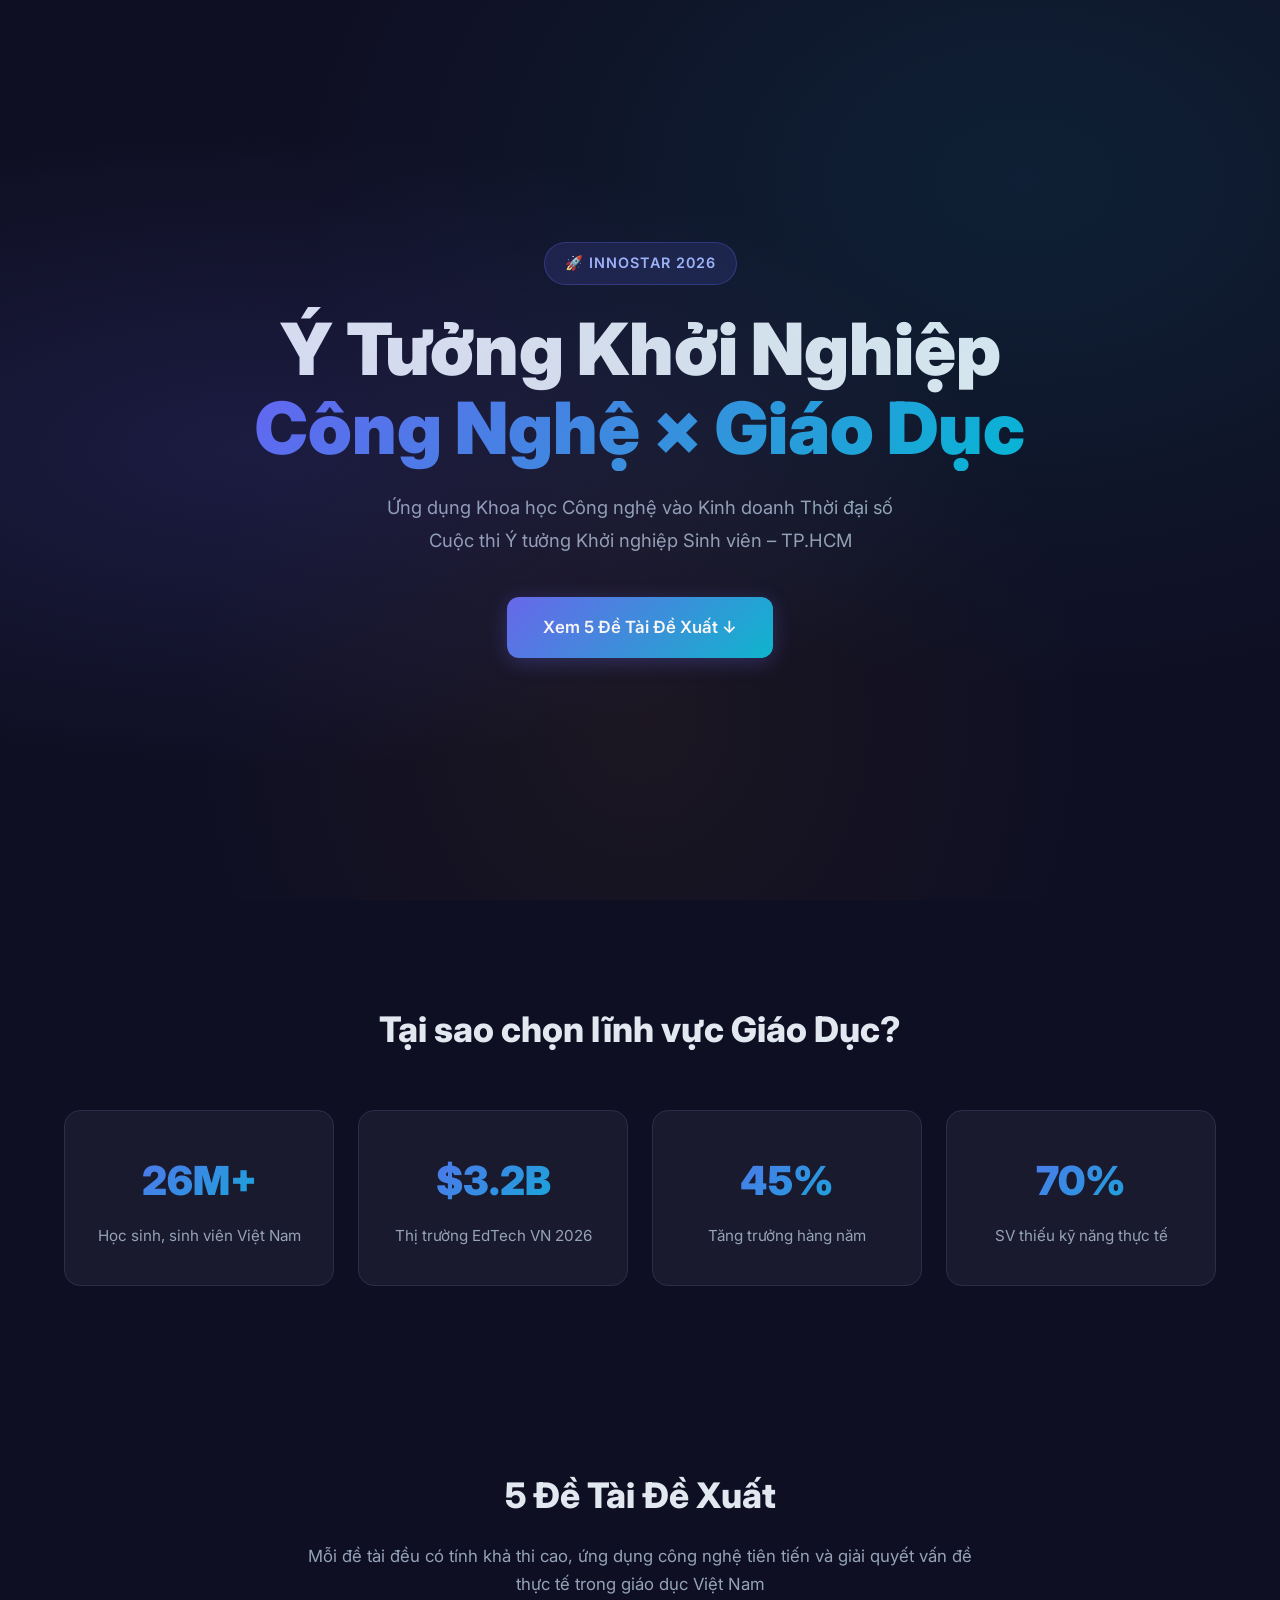
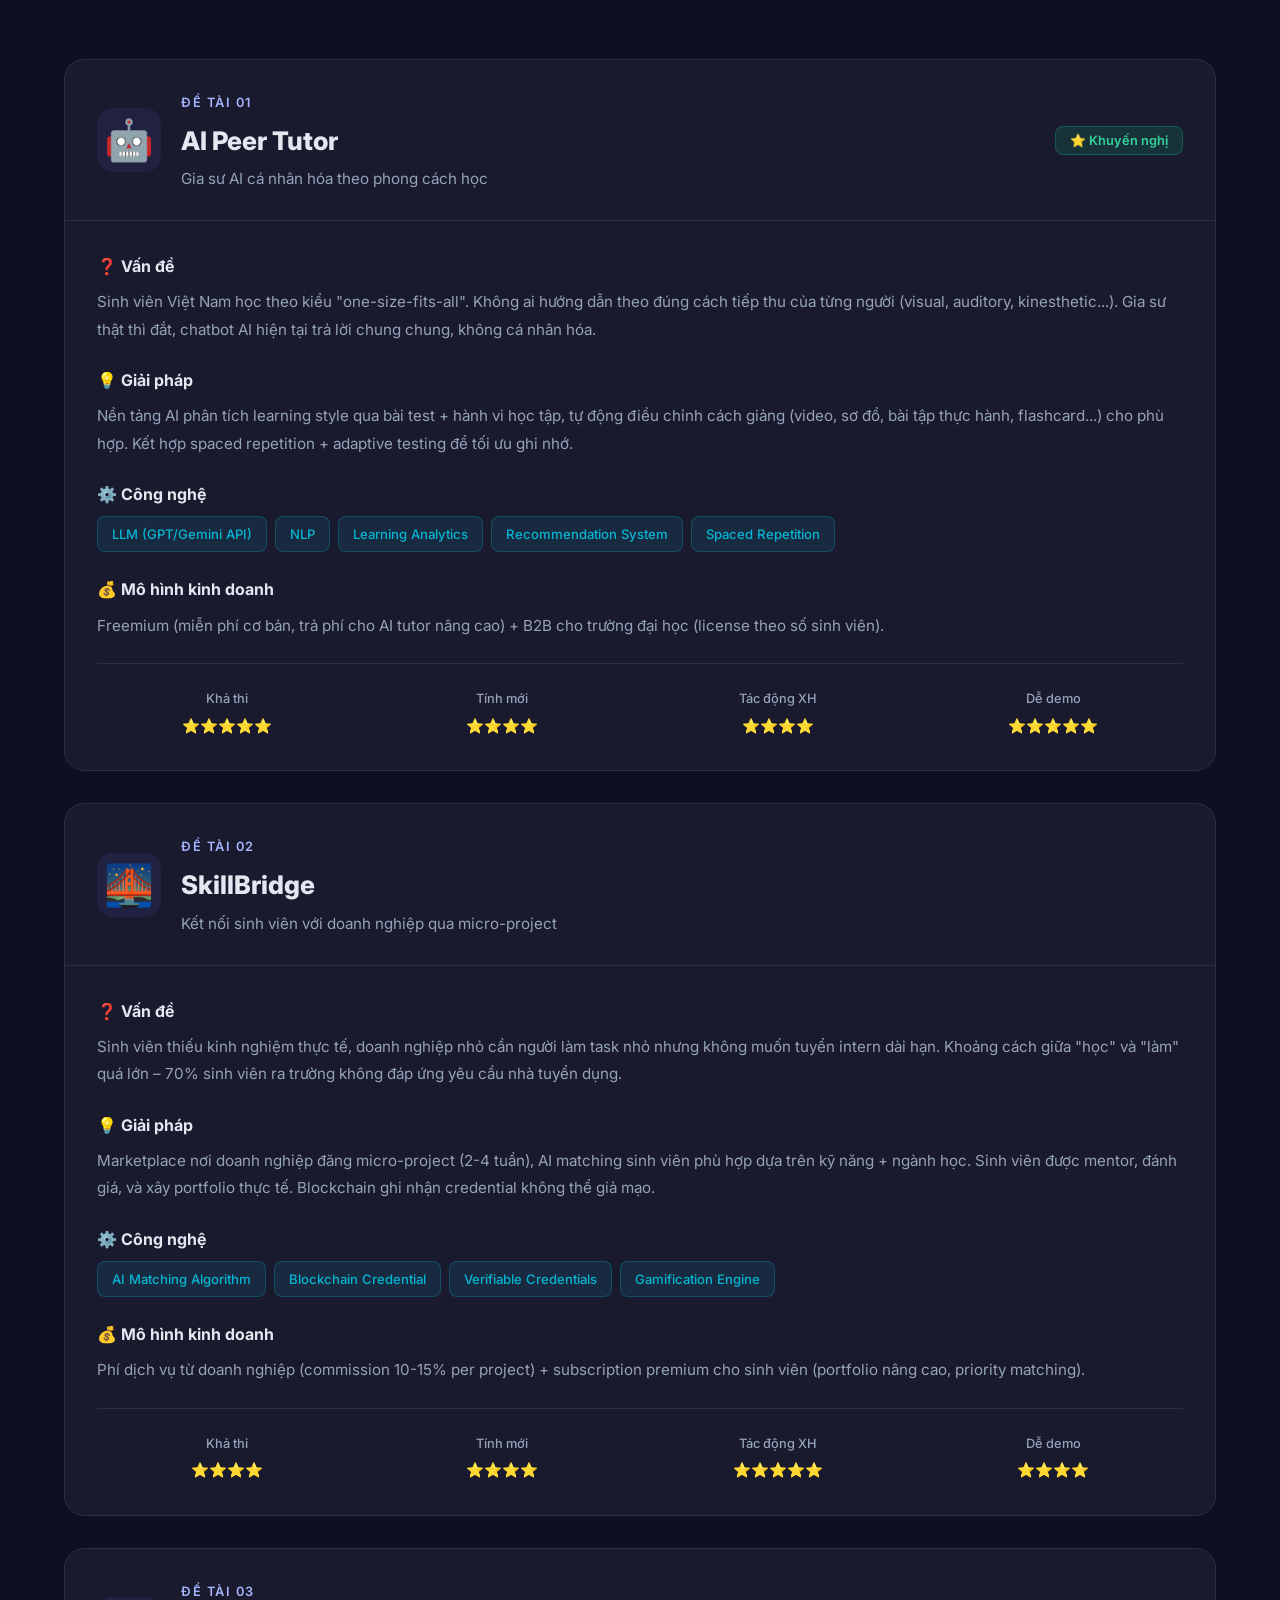
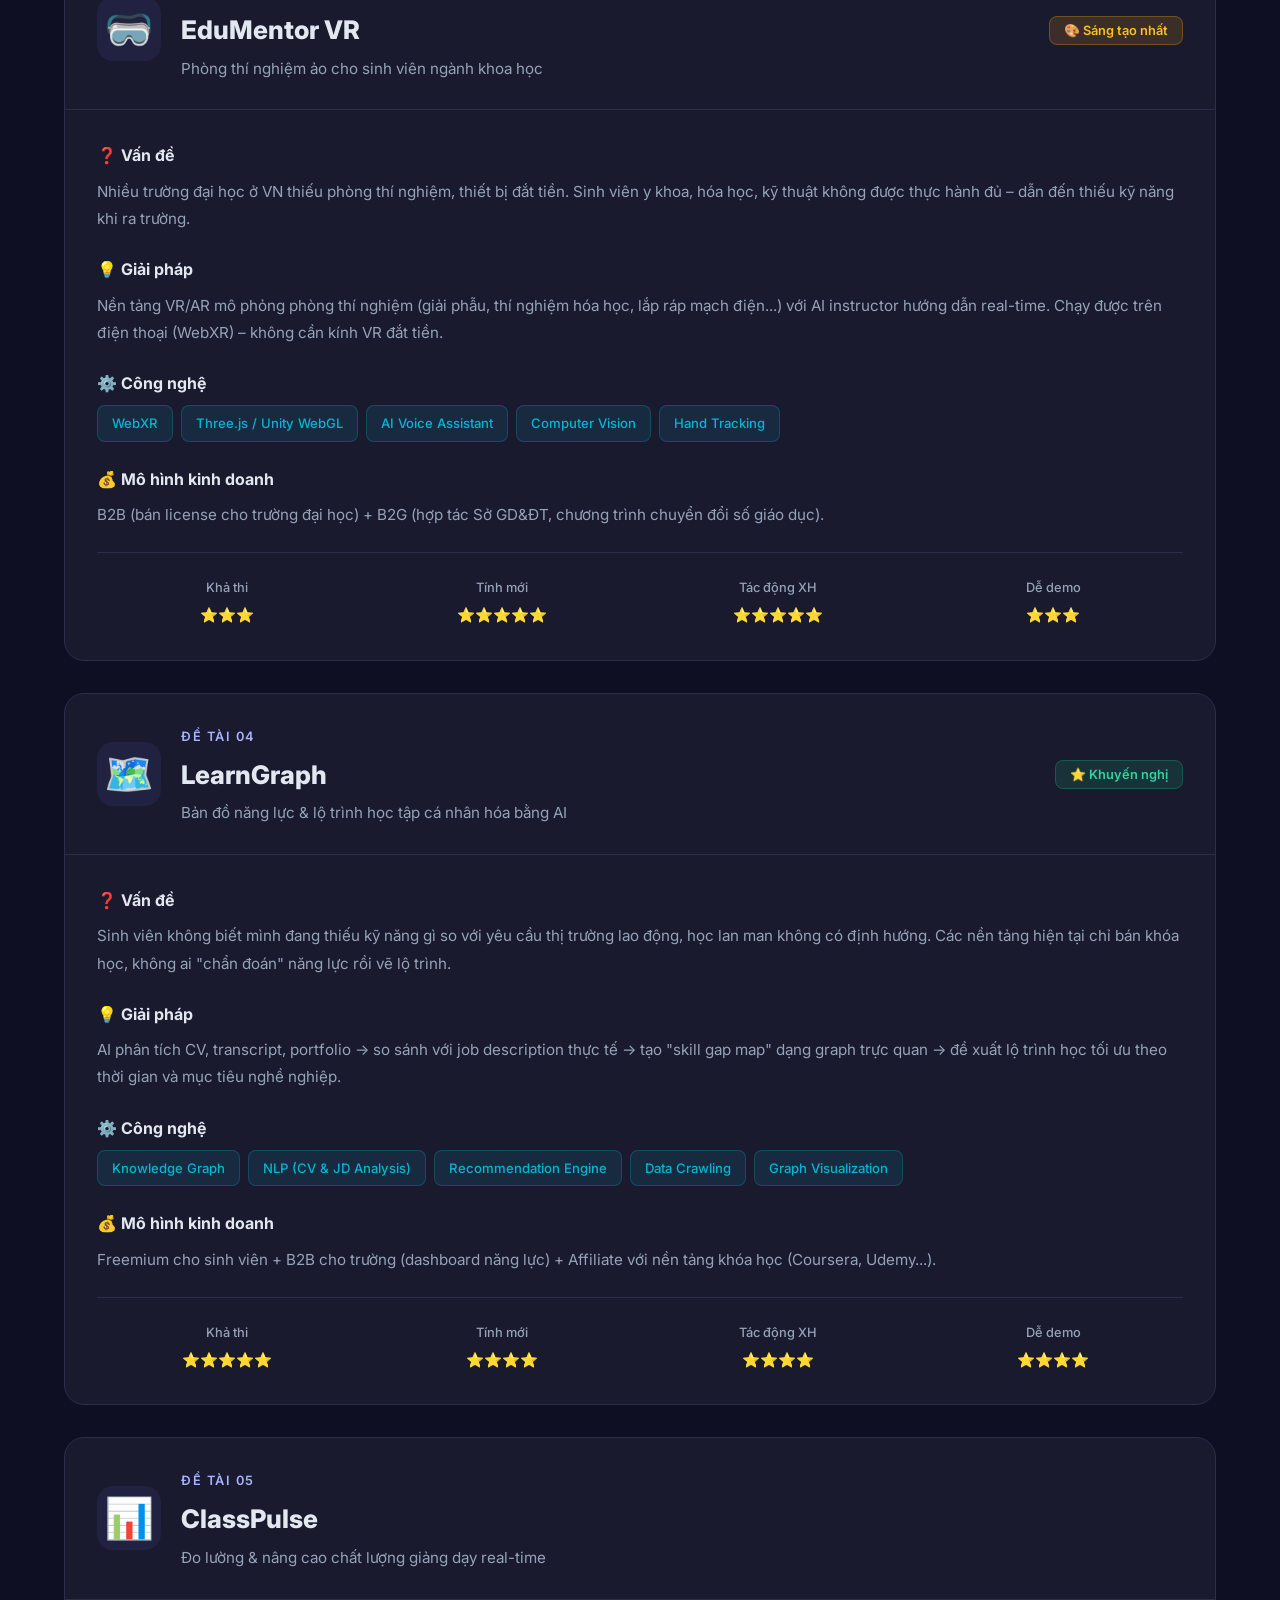
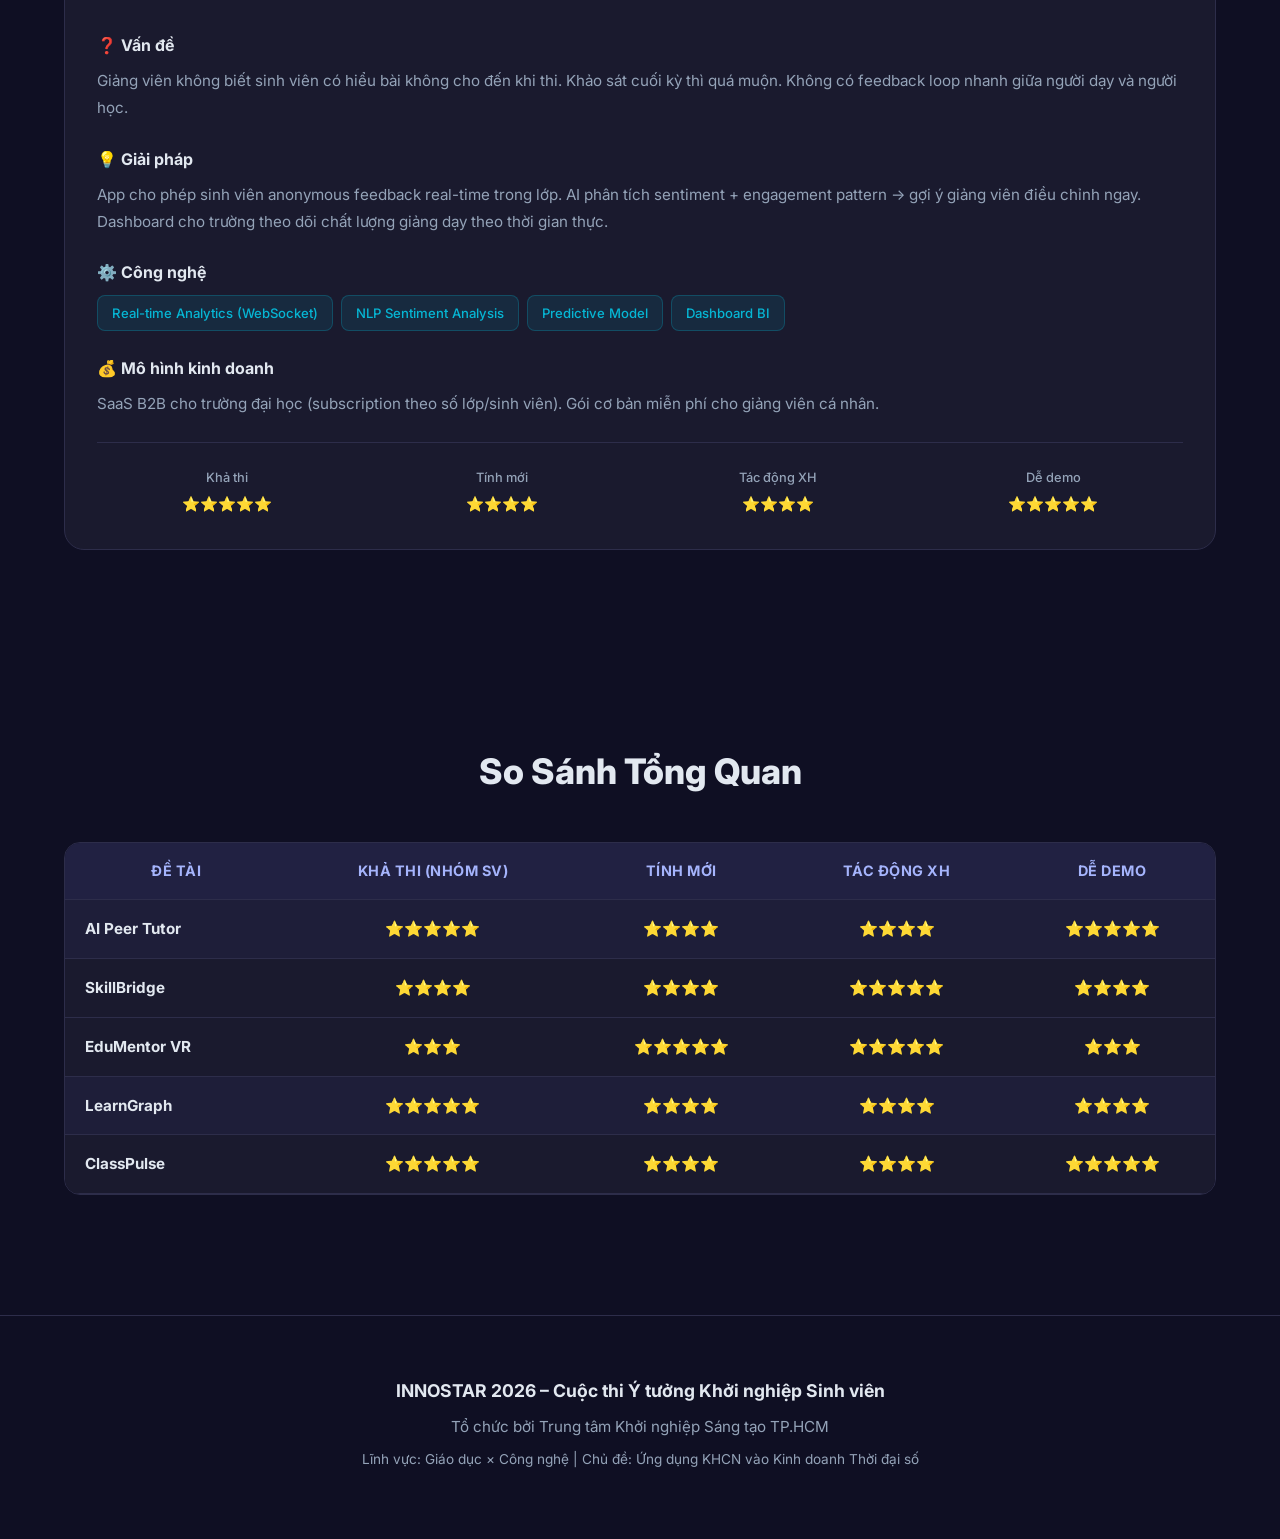
==== index.html @ ab66e520 "Initial commit: INNOSTAR 2026 landing page" ====
<!doctype html>
<html lang="vi">
  <head>
    <meta charset="UTF-8" />
    <meta name="viewport" content="width=device-width, initial-scale=1.0" />
    <title>INNOSTAR 2026 - Đề Xuất Ý Tưởng Khởi Nghiệp Giáo Dục</title>
    <link rel="preconnect" href="https://fonts.googleapis.com" />
    <link rel="preconnect" href="https://fonts.gstatic.com" crossorigin />
    <link
      href="https://fonts.googleapis.com/css2?family=Inter:wght@300;400;500;600;700;800;900&display=swap"
      rel="stylesheet"
    />
    <link rel="stylesheet" href="style.css" />
  </head>
  <body>
    <!-- Hero Section -->
    <section class="hero">
      <div class="hero-bg"></div>
      <div class="container">
        <div class="hero-badge">🚀 INNOSTAR 2026</div>
        <h1>
          Ý Tưởng Khởi Nghiệp<br /><span class="gradient-text"
            >Công Nghệ × Giáo Dục</span
          >
        </h1>
        <p class="hero-subtitle">
          Ứng dụng Khoa học Công nghệ vào Kinh doanh Thời đại số<br />Cuộc thi Ý
          tưởng Khởi nghiệp Sinh viên – TP.HCM
        </p>
        <a href="#projects" class="cta-btn">Xem 5 Đề Tài Đề Xuất ↓</a>
      </div>
    </section>

    <!-- Overview Section -->
    <section class="overview">
      <div class="container">
        <h2>Tại sao chọn lĩnh vực Giáo Dục?</h2>
        <div class="stats-grid">
          <div class="stat-card">
            <div class="stat-number">26M+</div>
            <div class="stat-label">Học sinh, sinh viên Việt Nam</div>
          </div>
          <div class="stat-card">
            <div class="stat-number">$3.2B</div>
            <div class="stat-label">Thị trường EdTech VN 2026</div>
          </div>
          <div class="stat-card">
            <div class="stat-number">45%</div>
            <div class="stat-label">Tăng trưởng hàng năm</div>
          </div>
          <div class="stat-card">
            <div class="stat-number">70%</div>
            <div class="stat-label">SV thiếu kỹ năng thực tế</div>
          </div>
        </div>
      </div>
    </section>

    <!-- Projects Section -->
    <section id="projects" class="projects">
      <div class="container">
        <h2>5 Đề Tài Đề Xuất</h2>
        <p class="section-subtitle">
          Mỗi đề tài đều có tính khả thi cao, ứng dụng công nghệ tiên tiến và
          giải quyết vấn đề thực tế trong giáo dục Việt Nam
        </p>

        <!-- Project 1 -->
        <div class="project-card" id="project-1">
          <div class="project-header">
            <div class="project-icon">🤖</div>
            <div class="project-meta">
              <span class="project-number">Đề tài 01</span>
              <h3>AI Peer Tutor</h3>
              <p class="project-tagline">
                Gia sư AI cá nhân hóa theo phong cách học
              </p>
            </div>
            <div class="project-rating">
              <span class="rating-badge recommended">⭐ Khuyến nghị</span>
            </div>
          </div>
          <div class="project-body">
            <div class="project-section">
              <h4>❓ Vấn đề</h4>
              <p>
                Sinh viên Việt Nam học theo kiểu "one-size-fits-all". Không ai
                hướng dẫn theo đúng cách tiếp thu của từng người (visual,
                auditory, kinesthetic...). Gia sư thật thì đắt, chatbot AI hiện
                tại trả lời chung chung, không cá nhân hóa.
              </p>
            </div>
            <div class="project-section">
              <h4>💡 Giải pháp</h4>
              <p>
                Nền tảng AI phân tích learning style qua bài test + hành vi học
                tập, tự động điều chỉnh cách giảng (video, sơ đồ, bài tập thực
                hành, flashcard...) cho phù hợp. Kết hợp spaced repetition +
                adaptive testing để tối ưu ghi nhớ.
              </p>
            </div>
            <div class="project-section">
              <h4>⚙️ Công nghệ</h4>
              <div class="tech-tags">
                <span class="tech-tag">LLM (GPT/Gemini API)</span>
                <span class="tech-tag">NLP</span>
                <span class="tech-tag">Learning Analytics</span>
                <span class="tech-tag">Recommendation System</span>
                <span class="tech-tag">Spaced Repetition</span>
              </div>
            </div>
            <div class="project-section">
              <h4>💰 Mô hình kinh doanh</h4>
              <p>
                Freemium (miễn phí cơ bản, trả phí cho AI tutor nâng cao) + B2B
                cho trường đại học (license theo số sinh viên).
              </p>
            </div>
            <div class="project-metrics">
              <div class="metric">
                <span>Khả thi</span>
                <div class="stars">⭐⭐⭐⭐⭐</div>
              </div>
              <div class="metric">
                <span>Tính mới</span>
                <div class="stars">⭐⭐⭐⭐</div>
              </div>
              <div class="metric">
                <span>Tác động XH</span>
                <div class="stars">⭐⭐⭐⭐</div>
              </div>
              <div class="metric">
                <span>Dễ demo</span>
                <div class="stars">⭐⭐⭐⭐⭐</div>
              </div>
            </div>
          </div>
        </div>

        <!-- Project 2 -->
        <div class="project-card" id="project-2">
          <div class="project-header">
            <div class="project-icon">🌉</div>
            <div class="project-meta">
              <span class="project-number">Đề tài 02</span>
              <h3>SkillBridge</h3>
              <p class="project-tagline">
                Kết nối sinh viên với doanh nghiệp qua micro-project
              </p>
            </div>
          </div>
          <div class="project-body">
            <div class="project-section">
              <h4>❓ Vấn đề</h4>
              <p>
                Sinh viên thiếu kinh nghiệm thực tế, doanh nghiệp nhỏ cần người
                làm task nhỏ nhưng không muốn tuyển intern dài hạn. Khoảng cách
                giữa "học" và "làm" quá lớn – 70% sinh viên ra trường không đáp
                ứng yêu cầu nhà tuyển dụng.
              </p>
            </div>
            <div class="project-section">
              <h4>💡 Giải pháp</h4>
              <p>
                Marketplace nơi doanh nghiệp đăng micro-project (2-4 tuần), AI
                matching sinh viên phù hợp dựa trên kỹ năng + ngành học. Sinh
                viên được mentor, đánh giá, và xây portfolio thực tế. Blockchain
                ghi nhận credential không thể giả mạo.
              </p>
            </div>
            <div class="project-section">
              <h4>⚙️ Công nghệ</h4>
              <div class="tech-tags">
                <span class="tech-tag">AI Matching Algorithm</span>
                <span class="tech-tag">Blockchain Credential</span>
                <span class="tech-tag">Verifiable Credentials</span>
                <span class="tech-tag">Gamification Engine</span>
              </div>
            </div>
            <div class="project-section">
              <h4>💰 Mô hình kinh doanh</h4>
              <p>
                Phí dịch vụ từ doanh nghiệp (commission 10-15% per project) +
                subscription premium cho sinh viên (portfolio nâng cao, priority
                matching).
              </p>
            </div>
            <div class="project-metrics">
              <div class="metric">
                <span>Khả thi</span>
                <div class="stars">⭐⭐⭐⭐</div>
              </div>
              <div class="metric">
                <span>Tính mới</span>
                <div class="stars">⭐⭐⭐⭐</div>
              </div>
              <div class="metric">
                <span>Tác động XH</span>
                <div class="stars">⭐⭐⭐⭐⭐</div>
              </div>
              <div class="metric">
                <span>Dễ demo</span>
                <div class="stars">⭐⭐⭐⭐</div>
              </div>
            </div>
          </div>
        </div>

        <!-- Project 3 -->
        <div class="project-card" id="project-3">
          <div class="project-header">
            <div class="project-icon">🥽</div>
            <div class="project-meta">
              <span class="project-number">Đề tài 03</span>
              <h3>EduMentor VR</h3>
              <p class="project-tagline">
                Phòng thí nghiệm ảo cho sinh viên ngành khoa học
              </p>
            </div>
            <div class="project-rating">
              <span class="rating-badge creative">🎨 Sáng tạo nhất</span>
            </div>
          </div>
          <div class="project-body">
            <div class="project-section">
              <h4>❓ Vấn đề</h4>
              <p>
                Nhiều trường đại học ở VN thiếu phòng thí nghiệm, thiết bị đắt
                tiền. Sinh viên y khoa, hóa học, kỹ thuật không được thực hành
                đủ – dẫn đến thiếu kỹ năng khi ra trường.
              </p>
            </div>
            <div class="project-section">
              <h4>💡 Giải pháp</h4>
              <p>
                Nền tảng VR/AR mô phỏng phòng thí nghiệm (giải phẫu, thí nghiệm
                hóa học, lắp ráp mạch điện...) với AI instructor hướng dẫn
                real-time. Chạy được trên điện thoại (WebXR) – không cần kính VR
                đắt tiền.
              </p>
            </div>
            <div class="project-section">
              <h4>⚙️ Công nghệ</h4>
              <div class="tech-tags">
                <span class="tech-tag">WebXR</span>
                <span class="tech-tag">Three.js / Unity WebGL</span>
                <span class="tech-tag">AI Voice Assistant</span>
                <span class="tech-tag">Computer Vision</span>
                <span class="tech-tag">Hand Tracking</span>
              </div>
            </div>
            <div class="project-section">
              <h4>💰 Mô hình kinh doanh</h4>
              <p>
                B2B (bán license cho trường đại học) + B2G (hợp tác Sở GD&ĐT,
                chương trình chuyển đổi số giáo dục).
              </p>
            </div>
            <div class="project-metrics">
              <div class="metric">
                <span>Khả thi</span>
                <div class="stars">⭐⭐⭐</div>
              </div>
              <div class="metric">
                <span>Tính mới</span>
                <div class="stars">⭐⭐⭐⭐⭐</div>
              </div>
              <div class="metric">
                <span>Tác động XH</span>
                <div class="stars">⭐⭐⭐⭐⭐</div>
              </div>
              <div class="metric">
                <span>Dễ demo</span>
                <div class="stars">⭐⭐⭐</div>
              </div>
            </div>
          </div>
        </div>

        <!-- Project 4 -->
        <div class="project-card" id="project-4">
          <div class="project-header">
            <div class="project-icon">🗺️</div>
            <div class="project-meta">
              <span class="project-number">Đề tài 04</span>
              <h3>LearnGraph</h3>
              <p class="project-tagline">
                Bản đồ năng lực & lộ trình học tập cá nhân hóa bằng AI
              </p>
            </div>
            <div class="project-rating">
              <span class="rating-badge recommended">⭐ Khuyến nghị</span>
            </div>
          </div>
          <div class="project-body">
            <div class="project-section">
              <h4>❓ Vấn đề</h4>
              <p>
                Sinh viên không biết mình đang thiếu kỹ năng gì so với yêu cầu
                thị trường lao động, học lan man không có định hướng. Các nền
                tảng hiện tại chỉ bán khóa học, không ai "chẩn đoán" năng lực
                rồi vẽ lộ trình.
              </p>
            </div>
            <div class="project-section">
              <h4>💡 Giải pháp</h4>
              <p>
                AI phân tích CV, transcript, portfolio → so sánh với job
                description thực tế → tạo "skill gap map" dạng graph trực quan →
                đề xuất lộ trình học tối ưu theo thời gian và mục tiêu nghề
                nghiệp.
              </p>
            </div>
            <div class="project-section">
              <h4>⚙️ Công nghệ</h4>
              <div class="tech-tags">
                <span class="tech-tag">Knowledge Graph</span>
                <span class="tech-tag">NLP (CV & JD Analysis)</span>
                <span class="tech-tag">Recommendation Engine</span>
                <span class="tech-tag">Data Crawling</span>
                <span class="tech-tag">Graph Visualization</span>
              </div>
            </div>
            <div class="project-section">
              <h4>💰 Mô hình kinh doanh</h4>
              <p>
                Freemium cho sinh viên + B2B cho trường (dashboard năng lực) +
                Affiliate với nền tảng khóa học (Coursera, Udemy...).
              </p>
            </div>
            <div class="project-metrics">
              <div class="metric">
                <span>Khả thi</span>
                <div class="stars">⭐⭐⭐⭐⭐</div>
              </div>
              <div class="metric">
                <span>Tính mới</span>
                <div class="stars">⭐⭐⭐⭐</div>
              </div>
              <div class="metric">
                <span>Tác động XH</span>
                <div class="stars">⭐⭐⭐⭐</div>
              </div>
              <div class="metric">
                <span>Dễ demo</span>
                <div class="stars">⭐⭐⭐⭐</div>
              </div>
            </div>
          </div>
        </div>

        <!-- Project 5 -->
        <div class="project-card" id="project-5">
          <div class="project-header">
            <div class="project-icon">📊</div>
            <div class="project-meta">
              <span class="project-number">Đề tài 05</span>
              <h3>ClassPulse</h3>
              <p class="project-tagline">
                Đo lường & nâng cao chất lượng giảng dạy real-time
              </p>
            </div>
          </div>
          <div class="project-body">
            <div class="project-section">
              <h4>❓ Vấn đề</h4>
              <p>
                Giảng viên không biết sinh viên có hiểu bài không cho đến khi
                thi. Khảo sát cuối kỳ thì quá muộn. Không có feedback loop nhanh
                giữa người dạy và người học.
              </p>
            </div>
            <div class="project-section">
              <h4>💡 Giải pháp</h4>
              <p>
                App cho phép sinh viên anonymous feedback real-time trong lớp.
                AI phân tích sentiment + engagement pattern → gợi ý giảng viên
                điều chỉnh ngay. Dashboard cho trường theo dõi chất lượng giảng
                dạy theo thời gian thực.
              </p>
            </div>
            <div class="project-section">
              <h4>⚙️ Công nghệ</h4>
              <div class="tech-tags">
                <span class="tech-tag">Real-time Analytics (WebSocket)</span>
                <span class="tech-tag">NLP Sentiment Analysis</span>
                <span class="tech-tag">Predictive Model</span>
                <span class="tech-tag">Dashboard BI</span>
              </div>
            </div>
            <div class="project-section">
              <h4>💰 Mô hình kinh doanh</h4>
              <p>
                SaaS B2B cho trường đại học (subscription theo số lớp/sinh
                viên). Gói cơ bản miễn phí cho giảng viên cá nhân.
              </p>
            </div>
            <div class="project-metrics">
              <div class="metric">
                <span>Khả thi</span>
                <div class="stars">⭐⭐⭐⭐⭐</div>
              </div>
              <div class="metric">
                <span>Tính mới</span>
                <div class="stars">⭐⭐⭐⭐</div>
              </div>
              <div class="metric">
                <span>Tác động XH</span>
                <div class="stars">⭐⭐⭐⭐</div>
              </div>
              <div class="metric">
                <span>Dễ demo</span>
                <div class="stars">⭐⭐⭐⭐⭐</div>
              </div>
            </div>
          </div>
        </div>
      </div>
    </section>

    <!-- Comparison Section -->
    <section class="comparison">
      <div class="container">
        <h2>So Sánh Tổng Quan</h2>
        <div class="table-wrapper">
          <table>
            <thead>
              <tr>
                <th>Đề tài</th>
                <th>Khả thi (nhóm SV)</th>
                <th>Tính mới</th>
                <th>Tác động XH</th>
                <th>Dễ demo</th>
              </tr>
            </thead>
            <tbody>
              <tr class="highlight-row">
                <td><strong>AI Peer Tutor</strong></td>
                <td>⭐⭐⭐⭐⭐</td>
                <td>⭐⭐⭐⭐</td>
                <td>⭐⭐⭐⭐</td>
                <td>⭐⭐⭐⭐⭐</td>
              </tr>
              <tr>
                <td><strong>SkillBridge</strong></td>
                <td>⭐⭐⭐⭐</td>
                <td>⭐⭐⭐⭐</td>
                <td>⭐⭐⭐⭐⭐</td>
                <td>⭐⭐⭐⭐</td>
              </tr>
              <tr>
                <td><strong>EduMentor VR</strong></td>
                <td>⭐⭐⭐</td>
                <td>⭐⭐⭐⭐⭐</td>
                <td>⭐⭐⭐⭐⭐</td>
                <td>⭐⭐⭐</td>
              </tr>
              <tr class="highlight-row">
                <td><strong>LearnGraph</strong></td>
                <td>⭐⭐⭐⭐⭐</td>
                <td>⭐⭐⭐⭐</td>
                <td>⭐⭐⭐⭐</td>
                <td>⭐⭐⭐⭐</td>
              </tr>
              <tr>
                <td><strong>ClassPulse</strong></td>
                <td>⭐⭐⭐⭐⭐</td>
                <td>⭐⭐⭐⭐</td>
                <td>⭐⭐⭐⭐</td>
                <td>⭐⭐⭐⭐⭐</td>
              </tr>
            </tbody>
          </table>
        </div>
      </div>
    </section>

    <!-- Footer -->
    <footer>
      <div class="container">
        <p>INNOSTAR 2026 – Cuộc thi Ý tưởng Khởi nghiệp Sinh viên</p>
        <p class="footer-sub">
          Tổ chức bởi Trung tâm Khởi nghiệp Sáng tạo TP.HCM
        </p>
        <p class="footer-note">
          Lĩnh vực: Giáo dục × Công nghệ | Chủ đề: Ứng dụng KHCN vào Kinh doanh
          Thời đại số
        </p>
      </div>
    </footer>

    <script src="script.js"></script>
  </body>
</html>
---- style.css ----
/* Reset & Base */
* {
  margin: 0;
  padding: 0;
  box-sizing: border-box;
}

:root {
  --primary: #6366f1;
  --primary-dark: #4f46e5;
  --primary-light: #a5b4fc;
  --secondary: #06b6d4;
  --accent: #f59e0b;
  --bg: #0f0f23;
  --bg-card: #1a1a2e;
  --bg-card-hover: #1f1f3a;
  --text: #e2e8f0;
  --text-muted: #94a3b8;
  --border: #2d2d4a;
  --success: #10b981;
  --gradient-1: linear-gradient(135deg, #6366f1, #06b6d4);
  --gradient-2: linear-gradient(135deg, #f59e0b, #ef4444);
}

html {
  scroll-behavior: smooth;
}

body {
  font-family:
    "Inter",
    -apple-system,
    BlinkMacSystemFont,
    sans-serif;
  background: var(--bg);
  color: var(--text);
  line-height: 1.7;
  overflow-x: hidden;
}

.container {
  max-width: 1200px;
  margin: 0 auto;
  padding: 0 24px;
}

/* Hero Section */
.hero {
  position: relative;
  min-height: 100vh;
  display: flex;
  align-items: center;
  justify-content: center;
  text-align: center;
  padding: 80px 24px;
  overflow: hidden;
}

.hero-bg {
  position: absolute;
  inset: 0;
  background:
    radial-gradient(
      ellipse at 20% 50%,
      rgba(99, 102, 241, 0.15) 0%,
      transparent 50%
    ),
    radial-gradient(
      ellipse at 80% 20%,
      rgba(6, 182, 212, 0.1) 0%,
      transparent 50%
    ),
    radial-gradient(
      ellipse at 50% 80%,
      rgba(245, 158, 11, 0.05) 0%,
      transparent 50%
    );
  animation: pulse-bg 8s ease-in-out infinite alternate;
}

@keyframes pulse-bg {
  0% {
    opacity: 0.7;
  }
  100% {
    opacity: 1;
  }
}

.hero-badge {
  display: inline-block;
  padding: 8px 20px;
  background: rgba(99, 102, 241, 0.15);
  border: 1px solid rgba(99, 102, 241, 0.3);
  border-radius: 50px;
  font-size: 0.9rem;
  font-weight: 600;
  color: var(--primary-light);
  margin-bottom: 24px;
  letter-spacing: 1px;
}

.hero h1 {
  font-size: clamp(2.5rem, 6vw, 4.5rem);
  font-weight: 900;
  line-height: 1.1;
  margin-bottom: 24px;
}

.gradient-text {
  background: var(--gradient-1);
  -webkit-background-clip: text;
  -webkit-text-fill-color: transparent;
  background-clip: text;
}

.hero-subtitle {
  font-size: 1.15rem;
  color: var(--text-muted);
  max-width: 600px;
  margin: 0 auto 40px;
  line-height: 1.8;
}

.cta-btn {
  display: inline-block;
  padding: 16px 36px;
  background: var(--gradient-1);
  color: white;
  text-decoration: none;
  border-radius: 12px;
  font-weight: 600;
  font-size: 1.05rem;
  transition:
    transform 0.2s,
    box-shadow 0.2s;
  box-shadow: 0 4px 20px rgba(99, 102, 241, 0.3);
}

.cta-btn:hover {
  transform: translateY(-2px);
  box-shadow: 0 8px 30px rgba(99, 102, 241, 0.4);
}

/* Overview Section */
.overview {
  padding: 100px 24px;
  text-align: center;
}

.overview h2 {
  font-size: 2.2rem;
  font-weight: 800;
  margin-bottom: 50px;
}

.stats-grid {
  display: grid;
  grid-template-columns: repeat(auto-fit, minmax(220px, 1fr));
  gap: 24px;
}

.stat-card {
  background: var(--bg-card);
  border: 1px solid var(--border);
  border-radius: 16px;
  padding: 36px 24px;
  transition:
    transform 0.2s,
    border-color 0.2s;
}

.stat-card:hover {
  transform: translateY(-4px);
  border-color: var(--primary);
}

.stat-number {
  font-size: 2.5rem;
  font-weight: 900;
  background: var(--gradient-1);
  -webkit-background-clip: text;
  -webkit-text-fill-color: transparent;
  background-clip: text;
  margin-bottom: 8px;
}

.stat-label {
  color: var(--text-muted);
  font-size: 0.95rem;
}

/* Projects Section */
.projects {
  padding: 80px 24px;
}

.projects h2 {
  text-align: center;
  font-size: 2.2rem;
  font-weight: 800;
  margin-bottom: 16px;
}

.section-subtitle {
  text-align: center;
  color: var(--text-muted);
  max-width: 700px;
  margin: 0 auto 60px;
  font-size: 1.05rem;
}

.project-card {
  background: var(--bg-card);
  border: 1px solid var(--border);
  border-radius: 20px;
  margin-bottom: 32px;
  overflow: hidden;
  transition:
    border-color 0.3s,
    box-shadow 0.3s;
}

.project-card:hover {
  border-color: var(--primary);
  box-shadow: 0 8px 40px rgba(99, 102, 241, 0.1);
}

.project-header {
  display: flex;
  align-items: center;
  gap: 20px;
  padding: 28px 32px;
  border-bottom: 1px solid var(--border);
  flex-wrap: wrap;
}

.project-icon {
  font-size: 2.5rem;
  width: 64px;
  height: 64px;
  display: flex;
  align-items: center;
  justify-content: center;
  background: rgba(99, 102, 241, 0.1);
  border-radius: 16px;
  flex-shrink: 0;
}

.project-meta {
  flex: 1;
}

.project-number {
  font-size: 0.8rem;
  font-weight: 600;
  color: var(--primary-light);
  text-transform: uppercase;
  letter-spacing: 1.5px;
}

.project-meta h3 {
  font-size: 1.6rem;
  font-weight: 800;
  margin: 4px 0;
}

.project-tagline {
  color: var(--text-muted);
  font-size: 0.95rem;
}

.project-rating {
  flex-shrink: 0;
}

.rating-badge {
  padding: 6px 14px;
  border-radius: 8px;
  font-size: 0.8rem;
  font-weight: 600;
}

.rating-badge.recommended {
  background: rgba(16, 185, 129, 0.15);
  color: #34d399;
  border: 1px solid rgba(16, 185, 129, 0.3);
}

.rating-badge.creative {
  background: rgba(245, 158, 11, 0.15);
  color: #fbbf24;
  border: 1px solid rgba(245, 158, 11, 0.3);
}

.project-body {
  padding: 32px;
}

.project-section {
  margin-bottom: 24px;
}

.project-section h4 {
  font-size: 1rem;
  font-weight: 700;
  margin-bottom: 8px;
  color: var(--text);
}

.project-section p {
  color: var(--text-muted);
  font-size: 0.95rem;
  line-height: 1.8;
}

.tech-tags {
  display: flex;
  flex-wrap: wrap;
  gap: 8px;
}

.tech-tag {
  padding: 6px 14px;
  background: rgba(6, 182, 212, 0.1);
  border: 1px solid rgba(6, 182, 212, 0.25);
  border-radius: 8px;
  font-size: 0.82rem;
  font-weight: 500;
  color: var(--secondary);
}

.project-metrics {
  display: grid;
  grid-template-columns: repeat(auto-fit, minmax(140px, 1fr));
  gap: 16px;
  padding-top: 24px;
  border-top: 1px solid var(--border);
  margin-top: 24px;
}

.metric {
  text-align: center;
}

.metric span {
  display: block;
  font-size: 0.8rem;
  color: var(--text-muted);
  margin-bottom: 4px;
  font-weight: 500;
}

.metric .stars {
  font-size: 0.9rem;
}

/* Comparison Section */
.comparison {
  padding: 80px 24px;
}

.comparison h2 {
  text-align: center;
  font-size: 2.2rem;
  font-weight: 800;
  margin-bottom: 40px;
}

.table-wrapper {
  overflow-x: auto;
  border-radius: 16px;
  border: 1px solid var(--border);
}

table {
  width: 100%;
  border-collapse: collapse;
  background: var(--bg-card);
}

th,
td {
  padding: 16px 20px;
  text-align: center;
  border-bottom: 1px solid var(--border);
}

th {
  background: rgba(99, 102, 241, 0.1);
  font-weight: 700;
  font-size: 0.9rem;
  color: var(--primary-light);
  text-transform: uppercase;
  letter-spacing: 0.5px;
}

td {
  font-size: 0.95rem;
}

td:first-child {
  text-align: left;
}

.highlight-row {
  background: rgba(99, 102, 241, 0.05);
}

/* Footer */
footer {
  padding: 60px 24px;
  text-align: center;
  border-top: 1px solid var(--border);
  margin-top: 40px;
}

footer p {
  font-weight: 700;
  font-size: 1.1rem;
  margin-bottom: 8px;
}

.footer-sub {
  color: var(--text-muted);
  font-weight: 400 !important;
  font-size: 0.95rem !important;
}

.footer-note {
  color: var(--text-muted);
  font-weight: 400 !important;
  font-size: 0.85rem !important;
  margin-top: 8px;
}

/* Animations */
@keyframes fadeInUp {
  from {
    opacity: 0;
    transform: translateY(30px);
  }
  to {
    opacity: 1;
    transform: translateY(0);
  }
}

.project-card {
  animation: fadeInUp 0.6s ease forwards;
  opacity: 0;
}

.project-card:nth-child(1) {
  animation-delay: 0.1s;
}
.project-card:nth-child(2) {
  animation-delay: 0.2s;
}
.project-card:nth-child(3) {
  animation-delay: 0.3s;
}
.project-card:nth-child(4) {
  animation-delay: 0.4s;
}
.project-card:nth-child(5) {
  animation-delay: 0.5s;
}

/* Responsive */
@media (max-width: 768px) {
  .project-header {
    flex-direction: column;
    align-items: flex-start;
    gap: 12px;
  }

  .project-icon {
    width: 48px;
    height: 48px;
    font-size: 1.8rem;
  }

  .project-meta h3 {
    font-size: 1.3rem;
  }

  .project-body {
    padding: 24px 20px;
  }

  .project-metrics {
    grid-template-columns: repeat(2, 1fr);
  }

  .stats-grid {
    grid-template-columns: repeat(2, 1fr);
    gap: 16px;
  }

  .stat-card {
    padding: 24px 16px;
  }

  .stat-number {
    font-size: 2rem;
  }
}

@media (max-width: 480px) {
  .stats-grid {
    grid-template-columns: 1fr;
  }
}
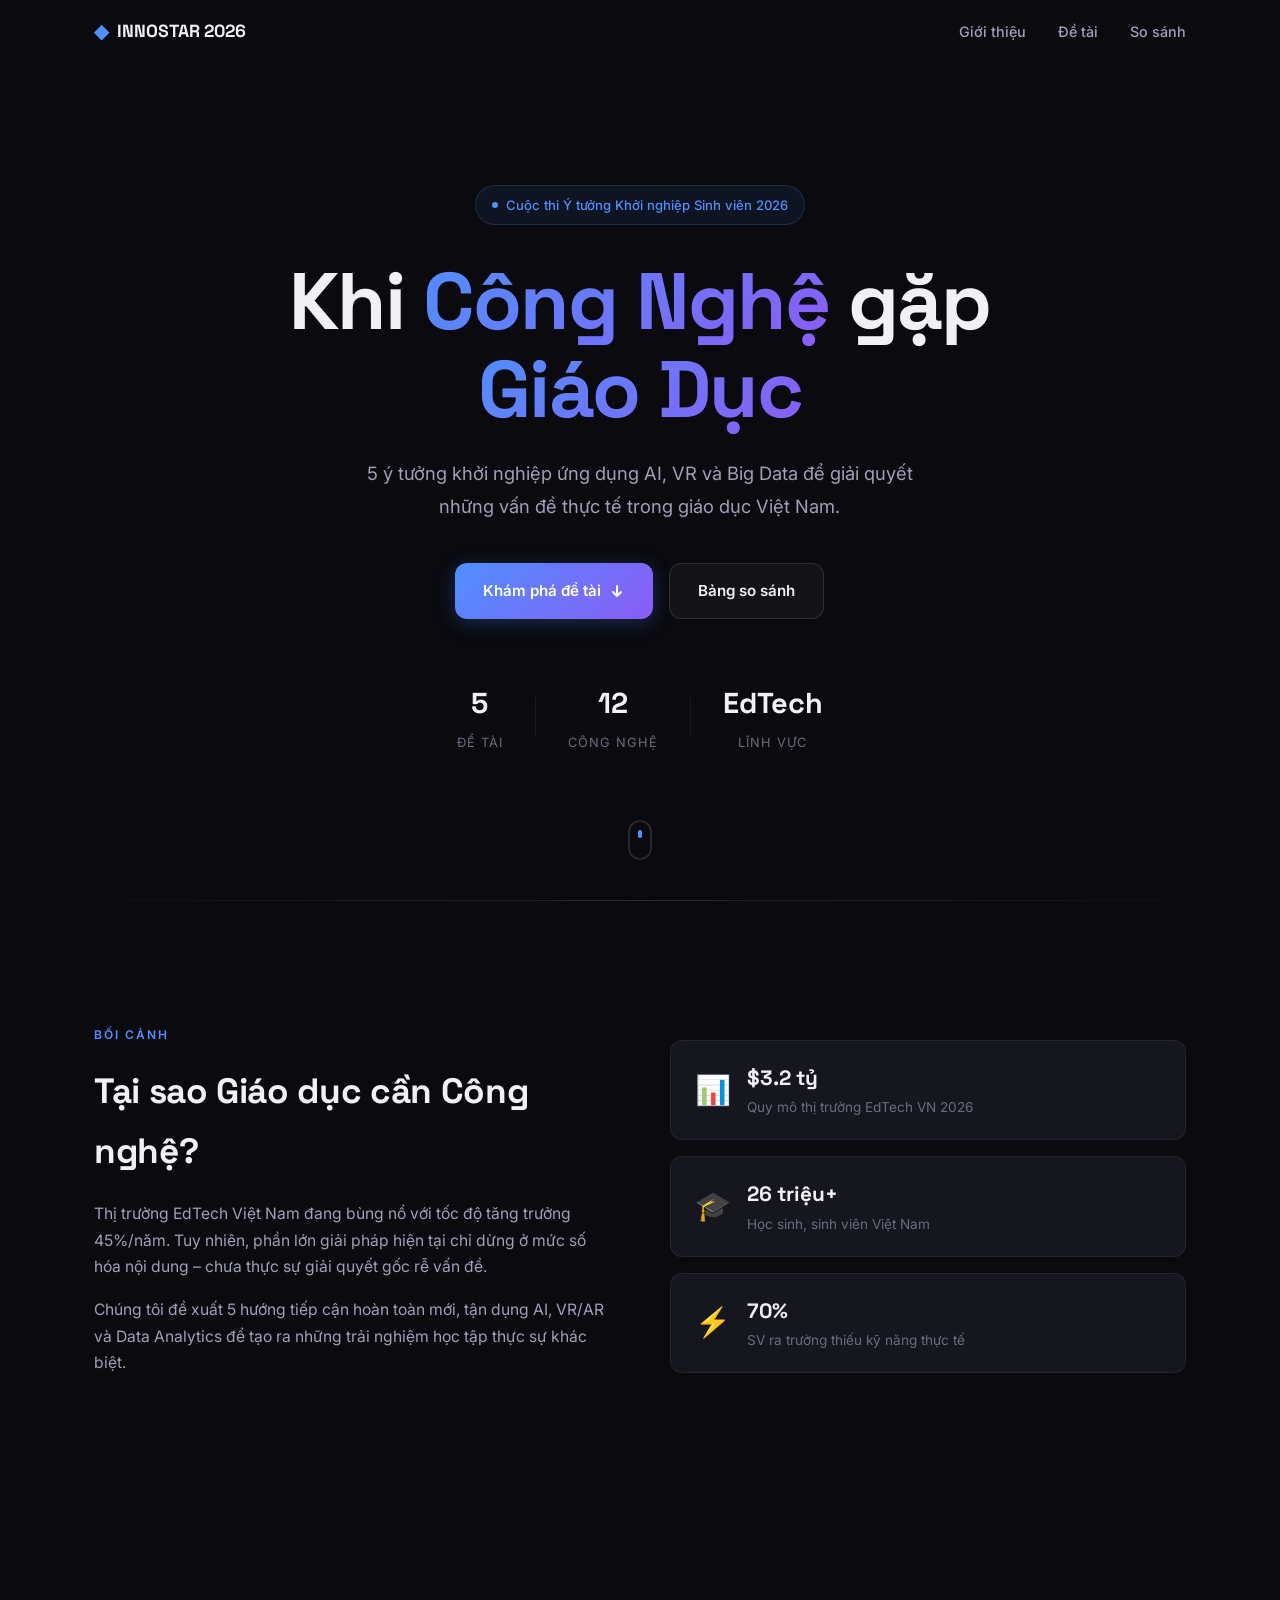
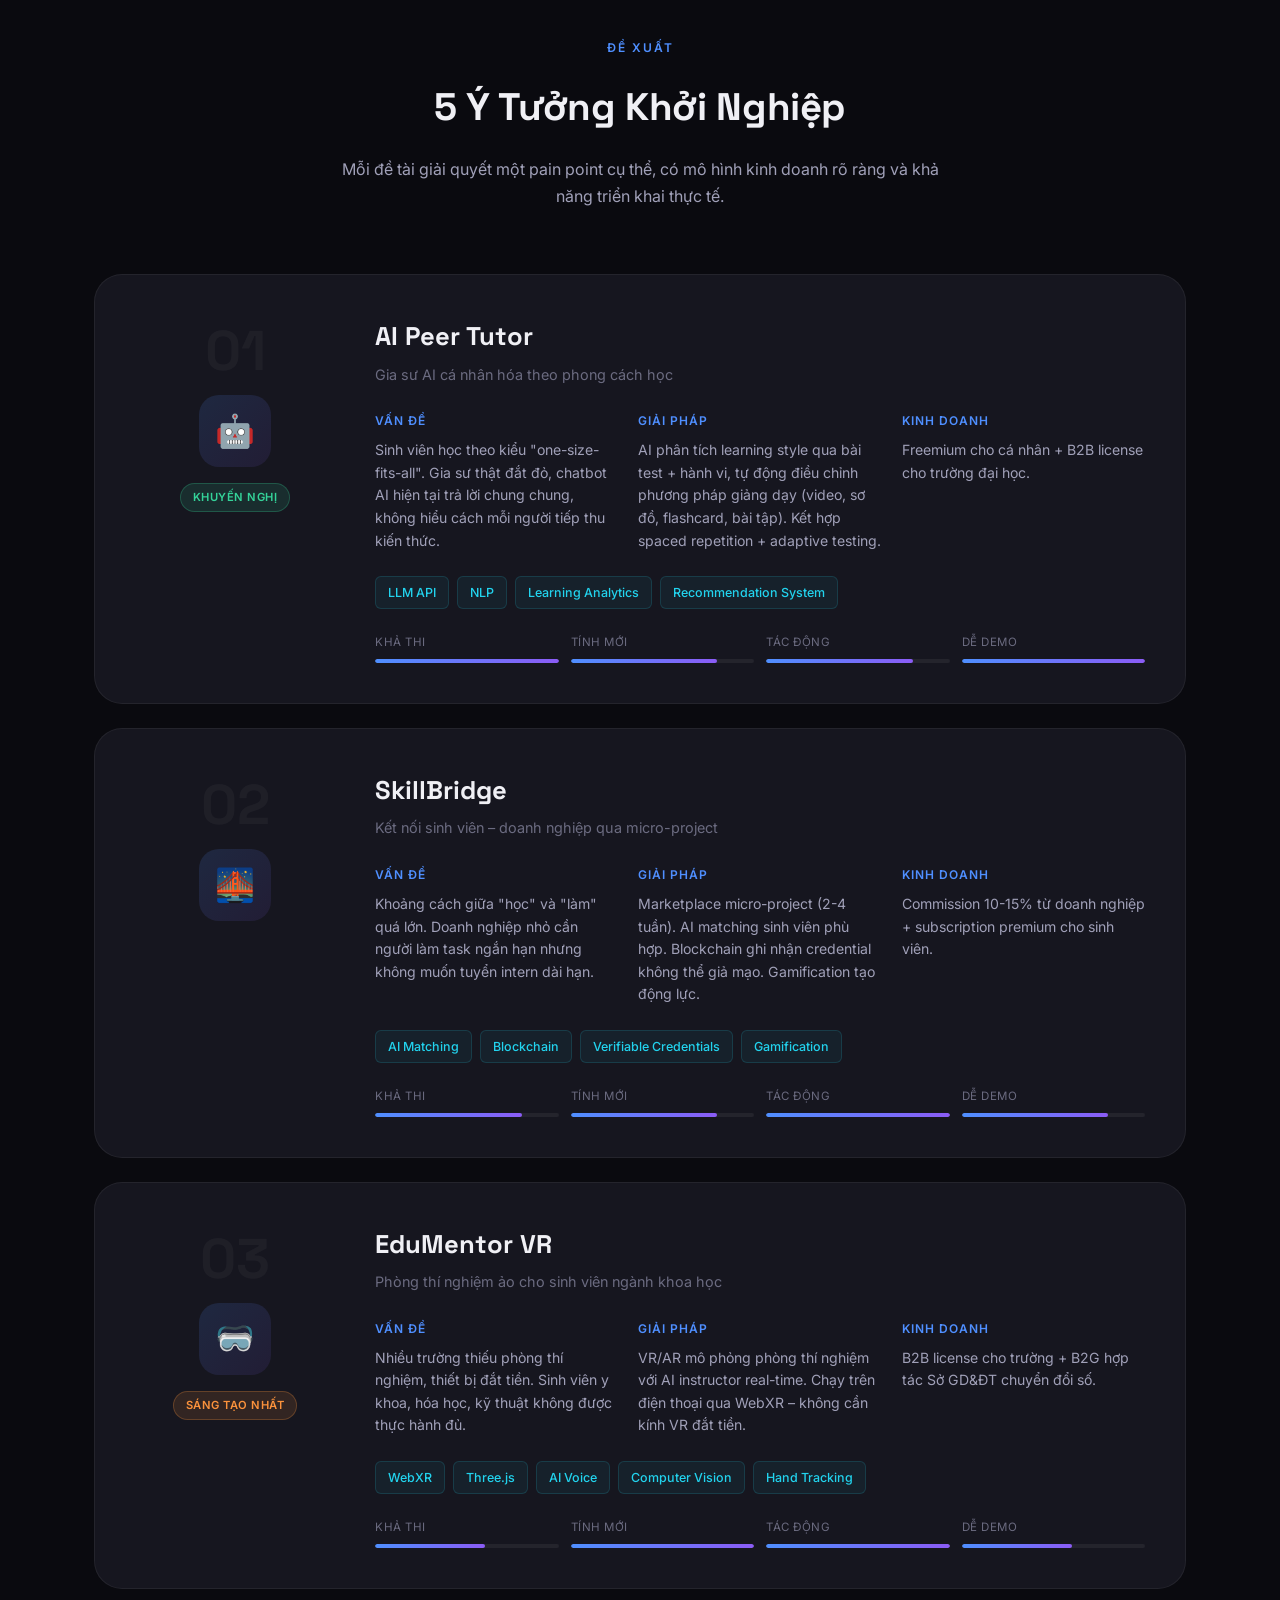
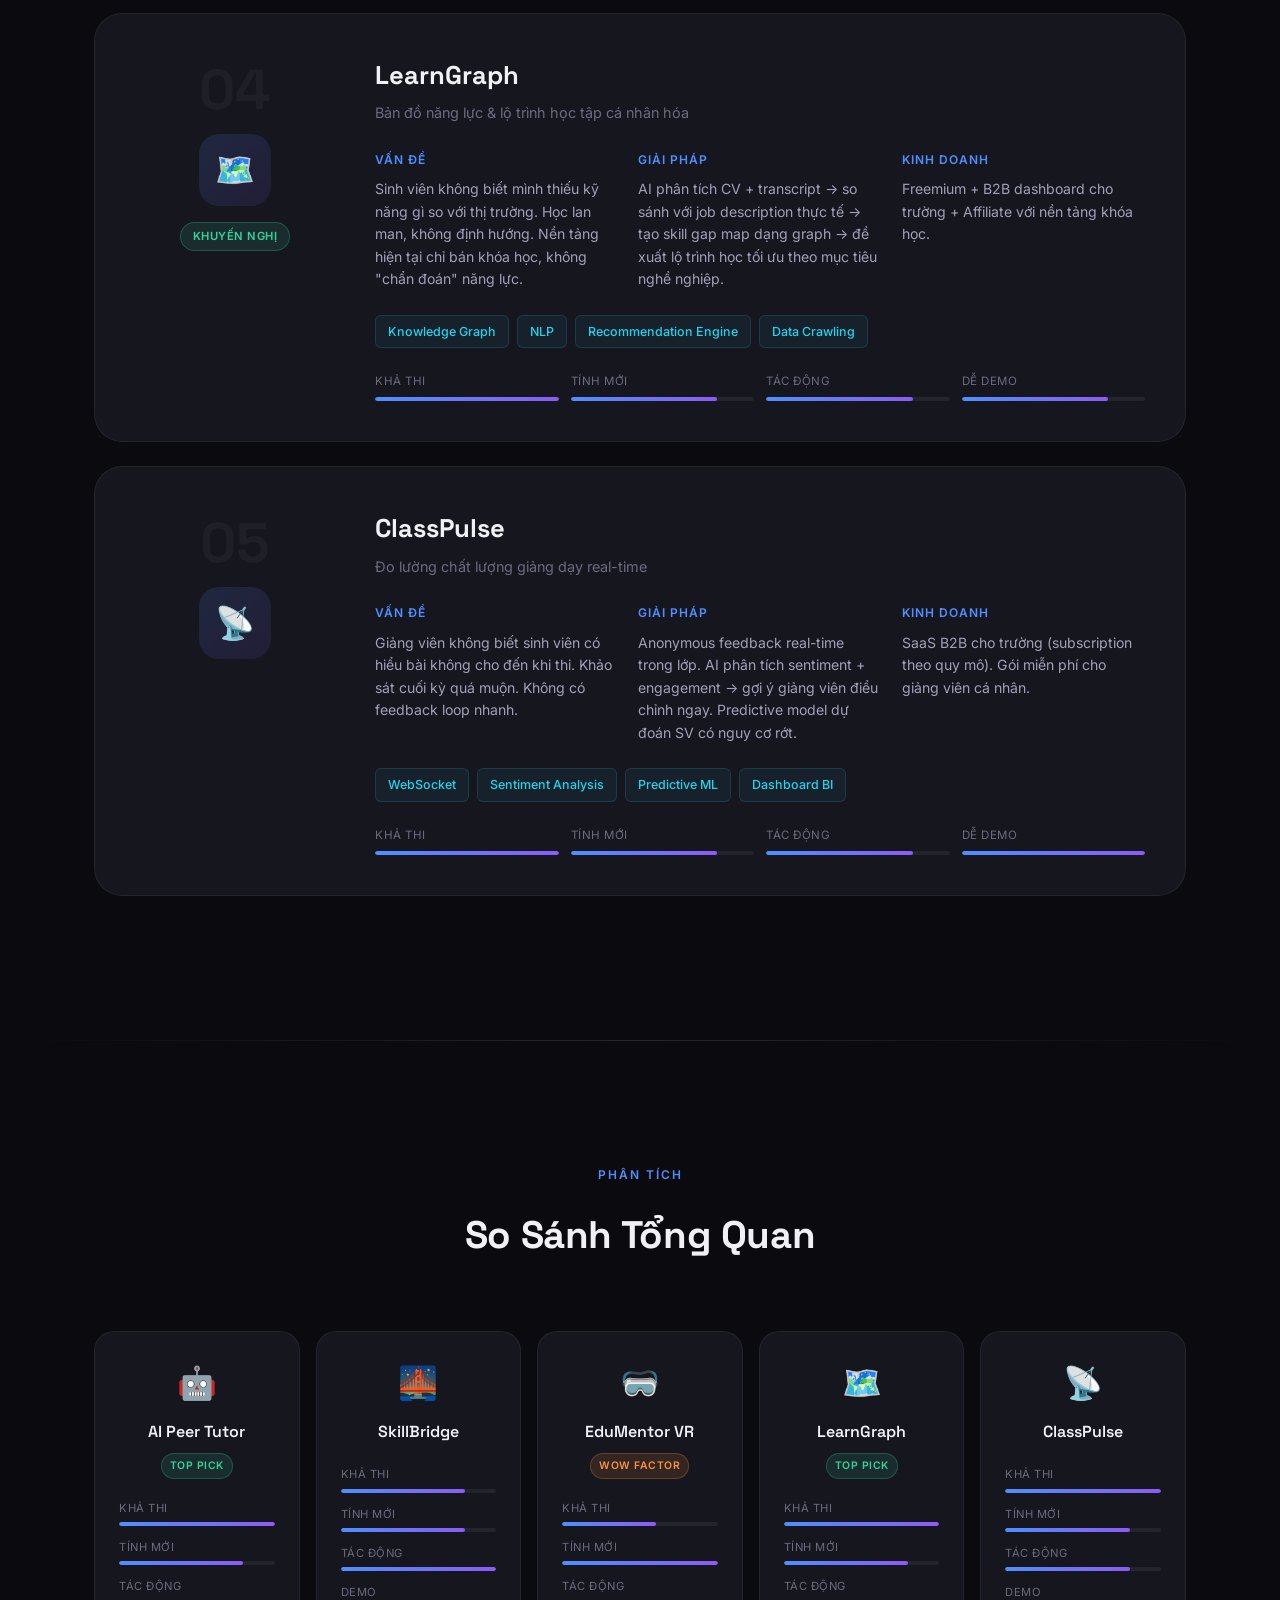
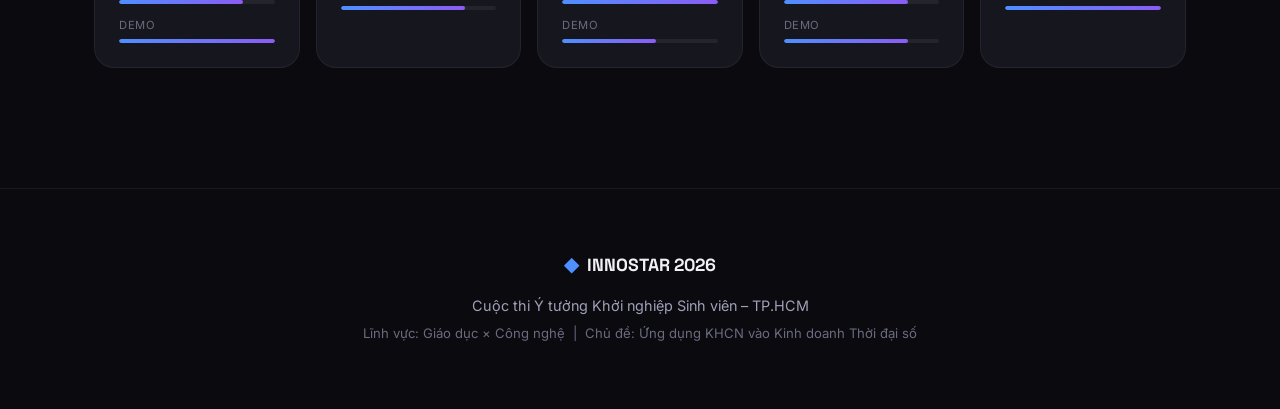
==== commit 82133903: "Redesign: professional landing page with animations and modern UI" ====
--- a/index.html
+++ b/index.html
@@ -3,492 +3,614 @@
   <head>
     <meta charset="UTF-8" />
     <meta name="viewport" content="width=device-width, initial-scale=1.0" />
-    <title>INNOSTAR 2026 - Đề Xuất Ý Tưởng Khởi Nghiệp Giáo Dục</title>
+    <title>INNOSTAR 2026 – Đề Xuất Ý Tưởng Khởi Nghiệp Giáo Dục</title>
     <link rel="preconnect" href="https://fonts.googleapis.com" />
     <link rel="preconnect" href="https://fonts.gstatic.com" crossorigin />
     <link
-      href="https://fonts.googleapis.com/css2?family=Inter:wght@300;400;500;600;700;800;900&display=swap"
+      href="https://fonts.googleapis.com/css2?family=Space+Grotesk:wght@300;400;500;600;700&family=Inter:wght@300;400;500;600;700&display=swap"
       rel="stylesheet"
     />
     <link rel="stylesheet" href="style.css" />
   </head>
   <body>
+    <!-- Cursor glow effect -->
+    <div class="cursor-glow" id="cursorGlow"></div>
+
+    <!-- Navigation -->
+    <nav class="navbar" id="navbar">
+      <div class="nav-container">
+        <a href="#" class="nav-logo">
+          <span class="logo-icon">◆</span>
+          INNOSTAR 2026
+        </a>
+        <div class="nav-links">
+          <a href="#about">Giới thiệu</a>
+          <a href="#projects">Đề tài</a>
+          <a href="#comparison">So sánh</a>
+        </div>
+      </div>
+    </nav>
+
     <!-- Hero Section -->
     <section class="hero">
-      <div class="hero-bg"></div>
+      <div class="hero-particles" id="particles"></div>
+      <div class="hero-content">
+        <div class="hero-eyebrow" data-animate="fade-up">
+          <span class="eyebrow-dot"></span>
+          Cuộc thi Ý tưởng Khởi nghiệp Sinh viên 2026
+        </div>
+        <h1 data-animate="fade-up" data-delay="100">
+          Khi <span class="text-highlight">Công Nghệ</span> gặp<br />
+          <span class="text-highlight">Giáo Dục</span>
+        </h1>
+        <p class="hero-desc" data-animate="fade-up" data-delay="200">
+          5 ý tưởng khởi nghiệp ứng dụng AI, VR và Big Data để giải quyết những
+          vấn đề thực tế trong giáo dục Việt Nam.
+        </p>
+        <div class="hero-actions" data-animate="fade-up" data-delay="300">
+          <a href="#projects" class="btn btn-primary">
+            <span>Khám phá đề tài</span>
+            <svg width="16" height="16" viewBox="0 0 16 16" fill="none">
+              <path
+                d="M8 3v10M8 13l4-4M8 13L4 9"
+                stroke="currentColor"
+                stroke-width="2"
+                stroke-linecap="round"
+              />
+            </svg>
+          </a>
+          <a href="#comparison" class="btn btn-ghost">Bảng so sánh</a>
+        </div>
+        <div class="hero-stats" data-animate="fade-up" data-delay="400">
+          <div class="hero-stat">
+            <span class="hero-stat-value" data-count="5">0</span>
+            <span class="hero-stat-label">Đề tài</span>
+          </div>
+          <div class="hero-stat-divider"></div>
+          <div class="hero-stat">
+            <span class="hero-stat-value" data-count="12">0</span>
+            <span class="hero-stat-label">Công nghệ</span>
+          </div>
+          <div class="hero-stat-divider"></div>
+          <div class="hero-stat">
+            <span class="hero-stat-value">EdTech</span>
+            <span class="hero-stat-label">Lĩnh vực</span>
+          </div>
+        </div>
+      </div>
+      <div class="hero-scroll">
+        <div class="scroll-indicator">
+          <div class="scroll-dot"></div>
+        </div>
+      </div>
+    </section>
+
+    <!-- About Section -->
+    <section id="about" class="about">
       <div class="container">
-        <div class="hero-badge">🚀 INNOSTAR 2026</div>
-        <h1>
-          Ý Tưởng Khởi Nghiệp<br /><span class="gradient-text"
-            >Công Nghệ × Giáo Dục</span
-          >
-        </h1>
-        <p class="hero-subtitle">
-          Ứng dụng Khoa học Công nghệ vào Kinh doanh Thời đại số<br />Cuộc thi Ý
-          tưởng Khởi nghiệp Sinh viên – TP.HCM
-        </p>
-        <a href="#projects" class="cta-btn">Xem 5 Đề Tài Đề Xuất ↓</a>
+        <div class="about-grid">
+          <div class="about-text" data-animate="fade-right">
+            <span class="section-label">Bối cảnh</span>
+            <h2>Tại sao Giáo dục cần Công nghệ?</h2>
+            <p>
+              Thị trường EdTech Việt Nam đang bùng nổ với tốc độ tăng trưởng
+              45%/năm. Tuy nhiên, phần lớn giải pháp hiện tại chỉ dừng ở mức số
+              hóa nội dung – chưa thực sự giải quyết gốc rễ vấn đề.
+            </p>
+            <p>
+              Chúng tôi đề xuất 5 hướng tiếp cận hoàn toàn mới, tận dụng AI,
+              VR/AR và Data Analytics để tạo ra những trải nghiệm học tập thực
+              sự khác biệt.
+            </p>
+          </div>
+          <div class="about-cards" data-animate="fade-left">
+            <div class="info-card">
+              <div class="info-card-icon">📊</div>
+              <div class="info-card-content">
+                <h4>$3.2 tỷ</h4>
+                <p>Quy mô thị trường EdTech VN 2026</p>
+              </div>
+            </div>
+            <div class="info-card">
+              <div class="info-card-icon">🎓</div>
+              <div class="info-card-content">
+                <h4>26 triệu+</h4>
+                <p>Học sinh, sinh viên Việt Nam</p>
+              </div>
+            </div>
+            <div class="info-card">
+              <div class="info-card-icon">⚡</div>
+              <div class="info-card-content">
+                <h4>70%</h4>
+                <p>SV ra trường thiếu kỹ năng thực tế</p>
+              </div>
+            </div>
+          </div>
+        </div>
       </div>
     </section>
-
-    <!-- Overview Section -->
-    <section class="overview">
-      <div class="container">
-        <h2>Tại sao chọn lĩnh vực Giáo Dục?</h2>
-        <div class="stats-grid">
-          <div class="stat-card">
-            <div class="stat-number">26M+</div>
-            <div class="stat-label">Học sinh, sinh viên Việt Nam</div>
-          </div>
-          <div class="stat-card">
-            <div class="stat-number">$3.2B</div>
-            <div class="stat-label">Thị trường EdTech VN 2026</div>
-          </div>
-          <div class="stat-card">
-            <div class="stat-number">45%</div>
-            <div class="stat-label">Tăng trưởng hàng năm</div>
-          </div>
-          <div class="stat-card">
-            <div class="stat-number">70%</div>
-            <div class="stat-label">SV thiếu kỹ năng thực tế</div>
-          </div>
-        </div>
-      </div>
-    </section>
-
-    <!-- Projects Section -->
-    <section id="projects" class="projects">
-      <div class="container">
-        <h2>5 Đề Tài Đề Xuất</h2>
-        <p class="section-subtitle">
-          Mỗi đề tài đều có tính khả thi cao, ứng dụng công nghệ tiên tiến và
-          giải quyết vấn đề thực tế trong giáo dục Việt Nam
-        </p>
-
-        <!-- Project 1 -->
-        <div class="project-card" id="project-1">
-          <div class="project-header">
-            <div class="project-icon">🤖</div>
-            <div class="project-meta">
-              <span class="project-number">Đề tài 01</span>
-              <h3>AI Peer Tutor</h3>
-              <p class="project-tagline">
-                Gia sư AI cá nhân hóa theo phong cách học
-              </p>
-            </div>
-            <div class="project-rating">
-              <span class="rating-badge recommended">⭐ Khuyến nghị</span>
-            </div>
-          </div>
-          <div class="project-body">
-            <div class="project-section">
-              <h4>❓ Vấn đề</h4>
-              <p>
-                Sinh viên Việt Nam học theo kiểu "one-size-fits-all". Không ai
-                hướng dẫn theo đúng cách tiếp thu của từng người (visual,
-                auditory, kinesthetic...). Gia sư thật thì đắt, chatbot AI hiện
-                tại trả lời chung chung, không cá nhân hóa.
-              </p>
-            </div>
-            <div class="project-section">
-              <h4>💡 Giải pháp</h4>
-              <p>
-                Nền tảng AI phân tích learning style qua bài test + hành vi học
-                tập, tự động điều chỉnh cách giảng (video, sơ đồ, bài tập thực
-                hành, flashcard...) cho phù hợp. Kết hợp spaced repetition +
-                adaptive testing để tối ưu ghi nhớ.
-              </p>
-            </div>
-            <div class="project-section">
-              <h4>⚙️ Công nghệ</h4>
-              <div class="tech-tags">
-                <span class="tech-tag">LLM (GPT/Gemini API)</span>
-                <span class="tech-tag">NLP</span>
-                <span class="tech-tag">Learning Analytics</span>
-                <span class="tech-tag">Recommendation System</span>
-                <span class="tech-tag">Spaced Repetition</span>
-              </div>
-            </div>
-            <div class="project-section">
-              <h4>💰 Mô hình kinh doanh</h4>
-              <p>
-                Freemium (miễn phí cơ bản, trả phí cho AI tutor nâng cao) + B2B
-                cho trường đại học (license theo số sinh viên).
-              </p>
-            </div>
-            <div class="project-metrics">
-              <div class="metric">
-                <span>Khả thi</span>
-                <div class="stars">⭐⭐⭐⭐⭐</div>
-              </div>
-              <div class="metric">
-                <span>Tính mới</span>
-                <div class="stars">⭐⭐⭐⭐</div>
-              </div>
-              <div class="metric">
-                <span>Tác động XH</span>
-                <div class="stars">⭐⭐⭐⭐</div>
-              </div>
-              <div class="metric">
-                <span>Dễ demo</span>
-                <div class="stars">⭐⭐⭐⭐⭐</div>
-              </div>
-            </div>
-          </div>
-        </div>
-
-        <!-- Project 2 -->
-        <div class="project-card" id="project-2">
-          <div class="project-header">
-            <div class="project-icon">🌉</div>
-            <div class="project-meta">
-              <span class="project-number">Đề tài 02</span>
-              <h3>SkillBridge</h3>
-              <p class="project-tagline">
-                Kết nối sinh viên với doanh nghiệp qua micro-project
-              </p>
-            </div>
-          </div>
-          <div class="project-body">
-            <div class="project-section">
-              <h4>❓ Vấn đề</h4>
-              <p>
-                Sinh viên thiếu kinh nghiệm thực tế, doanh nghiệp nhỏ cần người
-                làm task nhỏ nhưng không muốn tuyển intern dài hạn. Khoảng cách
-                giữa "học" và "làm" quá lớn – 70% sinh viên ra trường không đáp
-                ứng yêu cầu nhà tuyển dụng.
-              </p>
-            </div>
-            <div class="project-section">
-              <h4>💡 Giải pháp</h4>
-              <p>
-                Marketplace nơi doanh nghiệp đăng micro-project (2-4 tuần), AI
-                matching sinh viên phù hợp dựa trên kỹ năng + ngành học. Sinh
-                viên được mentor, đánh giá, và xây portfolio thực tế. Blockchain
-                ghi nhận credential không thể giả mạo.
-              </p>
-            </div>
-            <div class="project-section">
-              <h4>⚙️ Công nghệ</h4>
-              <div class="tech-tags">
-                <span class="tech-tag">AI Matching Algorithm</span>
-                <span class="tech-tag">Blockchain Credential</span>
-                <span class="tech-tag">Verifiable Credentials</span>
-                <span class="tech-tag">Gamification Engine</span>
-              </div>
-            </div>
-            <div class="project-section">
-              <h4>💰 Mô hình kinh doanh</h4>
-              <p>
-                Phí dịch vụ từ doanh nghiệp (commission 10-15% per project) +
-                subscription premium cho sinh viên (portfolio nâng cao, priority
-                matching).
-              </p>
-            </div>
-            <div class="project-metrics">
-              <div class="metric">
-                <span>Khả thi</span>
-                <div class="stars">⭐⭐⭐⭐</div>
-              </div>
-              <div class="metric">
-                <span>Tính mới</span>
-                <div class="stars">⭐⭐⭐⭐</div>
-              </div>
-              <div class="metric">
-                <span>Tác động XH</span>
-                <div class="stars">⭐⭐⭐⭐⭐</div>
-              </div>
-              <div class="metric">
-                <span>Dễ demo</span>
-                <div class="stars">⭐⭐⭐⭐</div>
-              </div>
-            </div>
-          </div>
-        </div>
-
-        <!-- Project 3 -->
-        <div class="project-card" id="project-3">
-          <div class="project-header">
-            <div class="project-icon">🥽</div>
-            <div class="project-meta">
-              <span class="project-number">Đề tài 03</span>
-              <h3>EduMentor VR</h3>
-              <p class="project-tagline">
-                Phòng thí nghiệm ảo cho sinh viên ngành khoa học
-              </p>
-            </div>
-            <div class="project-rating">
-              <span class="rating-badge creative">🎨 Sáng tạo nhất</span>
-            </div>
-          </div>
-          <div class="project-body">
-            <div class="project-section">
-              <h4>❓ Vấn đề</h4>
-              <p>
-                Nhiều trường đại học ở VN thiếu phòng thí nghiệm, thiết bị đắt
-                tiền. Sinh viên y khoa, hóa học, kỹ thuật không được thực hành
-                đủ – dẫn đến thiếu kỹ năng khi ra trường.
-              </p>
-            </div>
-            <div class="project-section">
-              <h4>💡 Giải pháp</h4>
-              <p>
-                Nền tảng VR/AR mô phỏng phòng thí nghiệm (giải phẫu, thí nghiệm
-                hóa học, lắp ráp mạch điện...) với AI instructor hướng dẫn
-                real-time. Chạy được trên điện thoại (WebXR) – không cần kính VR
-                đắt tiền.
-              </p>
-            </div>
-            <div class="project-section">
-              <h4>⚙️ Công nghệ</h4>
-              <div class="tech-tags">
-                <span class="tech-tag">WebXR</span>
-                <span class="tech-tag">Three.js / Unity WebGL</span>
-                <span class="tech-tag">AI Voice Assistant</span>
-                <span class="tech-tag">Computer Vision</span>
-                <span class="tech-tag">Hand Tracking</span>
-              </div>
-            </div>
-            <div class="project-section">
-              <h4>💰 Mô hình kinh doanh</h4>
-              <p>
-                B2B (bán license cho trường đại học) + B2G (hợp tác Sở GD&ĐT,
-                chương trình chuyển đổi số giáo dục).
-              </p>
-            </div>
-            <div class="project-metrics">
-              <div class="metric">
-                <span>Khả thi</span>
-                <div class="stars">⭐⭐⭐</div>
-              </div>
-              <div class="metric">
-                <span>Tính mới</span>
-                <div class="stars">⭐⭐⭐⭐⭐</div>
-              </div>
-              <div class="metric">
-                <span>Tác động XH</span>
-                <div class="stars">⭐⭐⭐⭐⭐</div>
-              </div>
-              <div class="metric">
-                <span>Dễ demo</span>
-                <div class="stars">⭐⭐⭐</div>
-              </div>
-            </div>
-          </div>
-        </div>
-
-        <!-- Project 4 -->
-        <div class="project-card" id="project-4">
-          <div class="project-header">
-            <div class="project-icon">🗺️</div>
-            <div class="project-meta">
-              <span class="project-number">Đề tài 04</span>
-              <h3>LearnGraph</h3>
-              <p class="project-tagline">
-                Bản đồ năng lực & lộ trình học tập cá nhân hóa bằng AI
-              </p>
-            </div>
-            <div class="project-rating">
-              <span class="rating-badge recommended">⭐ Khuyến nghị</span>
-            </div>
-          </div>
-          <div class="project-body">
-            <div class="project-section">
-              <h4>❓ Vấn đề</h4>
-              <p>
-                Sinh viên không biết mình đang thiếu kỹ năng gì so với yêu cầu
-                thị trường lao động, học lan man không có định hướng. Các nền
-                tảng hiện tại chỉ bán khóa học, không ai "chẩn đoán" năng lực
-                rồi vẽ lộ trình.
-              </p>
-            </div>
-            <div class="project-section">
-              <h4>💡 Giải pháp</h4>
-              <p>
-                AI phân tích CV, transcript, portfolio → so sánh với job
-                description thực tế → tạo "skill gap map" dạng graph trực quan →
-                đề xuất lộ trình học tối ưu theo thời gian và mục tiêu nghề
-                nghiệp.
-              </p>
-            </div>
-            <div class="project-section">
-              <h4>⚙️ Công nghệ</h4>
-              <div class="tech-tags">
-                <span class="tech-tag">Knowledge Graph</span>
-                <span class="tech-tag">NLP (CV & JD Analysis)</span>
-                <span class="tech-tag">Recommendation Engine</span>
-                <span class="tech-tag">Data Crawling</span>
-                <span class="tech-tag">Graph Visualization</span>
-              </div>
-            </div>
-            <div class="project-section">
-              <h4>💰 Mô hình kinh doanh</h4>
-              <p>
-                Freemium cho sinh viên + B2B cho trường (dashboard năng lực) +
-                Affiliate với nền tảng khóa học (Coursera, Udemy...).
-              </p>
-            </div>
-            <div class="project-metrics">
-              <div class="metric">
-                <span>Khả thi</span>
-                <div class="stars">⭐⭐⭐⭐⭐</div>
-              </div>
-              <div class="metric">
-                <span>Tính mới</span>
-                <div class="stars">⭐⭐⭐⭐</div>
-              </div>
-              <div class="metric">
-                <span>Tác động XH</span>
-                <div class="stars">⭐⭐⭐⭐</div>
-              </div>
-              <div class="metric">
-                <span>Dễ demo</span>
-                <div class="stars">⭐⭐⭐⭐</div>
-              </div>
-            </div>
-          </div>
-        </div>
-
-        <!-- Project 5 -->
-        <div class="project-card" id="project-5">
-          <div class="project-header">
-            <div class="project-icon">📊</div>
-            <div class="project-meta">
-              <span class="project-number">Đề tài 05</span>
-              <h3>ClassPulse</h3>
-              <p class="project-tagline">
-                Đo lường & nâng cao chất lượng giảng dạy real-time
-              </p>
-            </div>
-          </div>
-          <div class="project-body">
-            <div class="project-section">
-              <h4>❓ Vấn đề</h4>
-              <p>
-                Giảng viên không biết sinh viên có hiểu bài không cho đến khi
-                thi. Khảo sát cuối kỳ thì quá muộn. Không có feedback loop nhanh
-                giữa người dạy và người học.
-              </p>
-            </div>
-            <div class="project-section">
-              <h4>💡 Giải pháp</h4>
-              <p>
-                App cho phép sinh viên anonymous feedback real-time trong lớp.
-                AI phân tích sentiment + engagement pattern → gợi ý giảng viên
-                điều chỉnh ngay. Dashboard cho trường theo dõi chất lượng giảng
-                dạy theo thời gian thực.
-              </p>
-            </div>
-            <div class="project-section">
-              <h4>⚙️ Công nghệ</h4>
-              <div class="tech-tags">
-                <span class="tech-tag">Real-time Analytics (WebSocket)</span>
-                <span class="tech-tag">NLP Sentiment Analysis</span>
-                <span class="tech-tag">Predictive Model</span>
-                <span class="tech-tag">Dashboard BI</span>
-              </div>
-            </div>
-            <div class="project-section">
-              <h4>💰 Mô hình kinh doanh</h4>
-              <p>
-                SaaS B2B cho trường đại học (subscription theo số lớp/sinh
-                viên). Gói cơ bản miễn phí cho giảng viên cá nhân.
-              </p>
-            </div>
-            <div class="project-metrics">
-              <div class="metric">
-                <span>Khả thi</span>
-                <div class="stars">⭐⭐⭐⭐⭐</div>
-              </div>
-              <div class="metric">
-                <span>Tính mới</span>
-                <div class="stars">⭐⭐⭐⭐</div>
-              </div>
-              <div class="metric">
-                <span>Tác động XH</span>
-                <div class="stars">⭐⭐⭐⭐</div>
-              </div>
-              <div class="metric">
-                <span>Dễ demo</span>
-                <div class="stars">⭐⭐⭐⭐⭐</div>
-              </div>
-            </div>
-          </div>
-        </div>
-      </div>
-    </section>
-
-    <!-- Comparison Section -->
-    <section class="comparison">
-      <div class="container">
-        <h2>So Sánh Tổng Quan</h2>
-        <div class="table-wrapper">
-          <table>
-            <thead>
-              <tr>
-                <th>Đề tài</th>
-                <th>Khả thi (nhóm SV)</th>
-                <th>Tính mới</th>
-                <th>Tác động XH</th>
-                <th>Dễ demo</th>
-              </tr>
-            </thead>
-            <tbody>
-              <tr class="highlight-row">
-                <td><strong>AI Peer Tutor</strong></td>
-                <td>⭐⭐⭐⭐⭐</td>
-                <td>⭐⭐⭐⭐</td>
-                <td>⭐⭐⭐⭐</td>
-                <td>⭐⭐⭐⭐⭐</td>
-              </tr>
-              <tr>
-                <td><strong>SkillBridge</strong></td>
-                <td>⭐⭐⭐⭐</td>
-                <td>⭐⭐⭐⭐</td>
-                <td>⭐⭐⭐⭐⭐</td>
-                <td>⭐⭐⭐⭐</td>
-              </tr>
-              <tr>
-                <td><strong>EduMentor VR</strong></td>
-                <td>⭐⭐⭐</td>
-                <td>⭐⭐⭐⭐⭐</td>
-                <td>⭐⭐⭐⭐⭐</td>
-                <td>⭐⭐⭐</td>
-              </tr>
-              <tr class="highlight-row">
-                <td><strong>LearnGraph</strong></td>
-                <td>⭐⭐⭐⭐⭐</td>
-                <td>⭐⭐⭐⭐</td>
-                <td>⭐⭐⭐⭐</td>
-                <td>⭐⭐⭐⭐</td>
-              </tr>
-              <tr>
-                <td><strong>ClassPulse</strong></td>
-                <td>⭐⭐⭐⭐⭐</td>
-                <td>⭐⭐⭐⭐</td>
-                <td>⭐⭐⭐⭐</td>
-                <td>⭐⭐⭐⭐⭐</td>
-              </tr>
-            </tbody>
-          </table>
-        </div>
-      </div>
-    </section>
-
-    <!-- Footer -->
-    <footer>
-      <div class="container">
-        <p>INNOSTAR 2026 – Cuộc thi Ý tưởng Khởi nghiệp Sinh viên</p>
-        <p class="footer-sub">
-          Tổ chức bởi Trung tâm Khởi nghiệp Sáng tạo TP.HCM
-        </p>
-        <p class="footer-note">
-          Lĩnh vực: Giáo dục × Công nghệ | Chủ đề: Ứng dụng KHCN vào Kinh doanh
-          Thời đại số
-        </p>
-      </div>
-    </footer>
-
-    <script src="script.js"></script>
   </body>
 </html>
+
+<!-- Projects Section -->
+<section id="projects" class="projects">
+  <div class="container">
+    <div class="section-header" data-animate="fade-up">
+      <span class="section-label">Đề xuất</span>
+      <h2>5 Ý Tưởng Khởi Nghiệp</h2>
+      <p class="section-desc">
+        Mỗi đề tài giải quyết một pain point cụ thể, có mô hình kinh doanh rõ
+        ràng và khả năng triển khai thực tế.
+      </p>
+    </div>
+
+    <!-- Project 1 -->
+    <article class="project" data-animate="fade-up">
+      <div class="project-visual">
+        <div class="project-num">01</div>
+        <div class="project-icon-wrap">
+          <div class="project-icon-bg"></div>
+          <span class="project-emoji">🤖</span>
+        </div>
+        <span class="project-badge badge-recommend">Khuyến nghị</span>
+      </div>
+      <div class="project-info">
+        <h3>AI Peer Tutor</h3>
+        <p class="project-subtitle">
+          Gia sư AI cá nhân hóa theo phong cách học
+        </p>
+
+        <div class="project-details">
+          <div class="detail-block">
+            <h5>Vấn đề</h5>
+            <p>
+              Sinh viên học theo kiểu "one-size-fits-all". Gia sư thật đắt đỏ,
+              chatbot AI hiện tại trả lời chung chung, không hiểu cách mỗi người
+              tiếp thu kiến thức.
+            </p>
+          </div>
+          <div class="detail-block">
+            <h5>Giải pháp</h5>
+            <p>
+              AI phân tích learning style qua bài test + hành vi, tự động điều
+              chỉnh phương pháp giảng dạy (video, sơ đồ, flashcard, bài tập).
+              Kết hợp spaced repetition + adaptive testing.
+            </p>
+          </div>
+          <div class="detail-block">
+            <h5>Kinh doanh</h5>
+            <p>Freemium cho cá nhân + B2B license cho trường đại học.</p>
+          </div>
+        </div>
+
+        <div class="project-tech">
+          <span>LLM API</span>
+          <span>NLP</span>
+          <span>Learning Analytics</span>
+          <span>Recommendation System</span>
+        </div>
+
+        <div class="project-scores">
+          <div class="score">
+            <span class="score-label">Khả thi</span>
+            <div class="score-bar">
+              <div class="score-fill" data-width="100"></div>
+            </div>
+          </div>
+          <div class="score">
+            <span class="score-label">Tính mới</span>
+            <div class="score-bar">
+              <div class="score-fill" data-width="80"></div>
+            </div>
+          </div>
+          <div class="score">
+            <span class="score-label">Tác động</span>
+            <div class="score-bar">
+              <div class="score-fill" data-width="80"></div>
+            </div>
+          </div>
+          <div class="score">
+            <span class="score-label">Dễ demo</span>
+            <div class="score-bar">
+              <div class="score-fill" data-width="100"></div>
+            </div>
+          </div>
+        </div>
+      </div>
+    </article>
+
+    <!-- Project 2 -->
+    <article class="project" data-animate="fade-up">
+      <div class="project-visual">
+        <div class="project-num">02</div>
+        <div class="project-icon-wrap">
+          <div class="project-icon-bg"></div>
+          <span class="project-emoji">🌉</span>
+        </div>
+      </div>
+      <div class="project-info">
+        <h3>SkillBridge</h3>
+        <p class="project-subtitle">
+          Kết nối sinh viên – doanh nghiệp qua micro-project
+        </p>
+
+        <div class="project-details">
+          <div class="detail-block">
+            <h5>Vấn đề</h5>
+            <p>
+              Khoảng cách giữa "học" và "làm" quá lớn. Doanh nghiệp nhỏ cần
+              người làm task ngắn hạn nhưng không muốn tuyển intern dài hạn.
+            </p>
+          </div>
+          <div class="detail-block">
+            <h5>Giải pháp</h5>
+            <p>
+              Marketplace micro-project (2-4 tuần). AI matching sinh viên phù
+              hợp. Blockchain ghi nhận credential không thể giả mạo.
+              Gamification tạo động lực.
+            </p>
+          </div>
+          <div class="detail-block">
+            <h5>Kinh doanh</h5>
+            <p>
+              Commission 10-15% từ doanh nghiệp + subscription premium cho sinh
+              viên.
+            </p>
+          </div>
+        </div>
+
+        <div class="project-tech">
+          <span>AI Matching</span>
+          <span>Blockchain</span>
+          <span>Verifiable Credentials</span>
+          <span>Gamification</span>
+        </div>
+
+        <div class="project-scores">
+          <div class="score">
+            <span class="score-label">Khả thi</span>
+            <div class="score-bar">
+              <div class="score-fill" data-width="80"></div>
+            </div>
+          </div>
+          <div class="score">
+            <span class="score-label">Tính mới</span>
+            <div class="score-bar">
+              <div class="score-fill" data-width="80"></div>
+            </div>
+          </div>
+          <div class="score">
+            <span class="score-label">Tác động</span>
+            <div class="score-bar">
+              <div class="score-fill" data-width="100"></div>
+            </div>
+          </div>
+          <div class="score">
+            <span class="score-label">Dễ demo</span>
+            <div class="score-bar">
+              <div class="score-fill" data-width="80"></div>
+            </div>
+          </div>
+        </div>
+      </div>
+    </article>
+
+    <!-- Project 3 -->
+    <article class="project" data-animate="fade-up">
+      <div class="project-visual">
+        <div class="project-num">03</div>
+        <div class="project-icon-wrap">
+          <div class="project-icon-bg"></div>
+          <span class="project-emoji">🥽</span>
+        </div>
+        <span class="project-badge badge-creative">Sáng tạo nhất</span>
+      </div>
+      <div class="project-info">
+        <h3>EduMentor VR</h3>
+        <p class="project-subtitle">
+          Phòng thí nghiệm ảo cho sinh viên ngành khoa học
+        </p>
+
+        <div class="project-details">
+          <div class="detail-block">
+            <h5>Vấn đề</h5>
+            <p>
+              Nhiều trường thiếu phòng thí nghiệm, thiết bị đắt tiền. Sinh viên
+              y khoa, hóa học, kỹ thuật không được thực hành đủ.
+            </p>
+          </div>
+          <div class="detail-block">
+            <h5>Giải pháp</h5>
+            <p>
+              VR/AR mô phỏng phòng thí nghiệm với AI instructor real-time. Chạy
+              trên điện thoại qua WebXR – không cần kính VR đắt tiền.
+            </p>
+          </div>
+          <div class="detail-block">
+            <h5>Kinh doanh</h5>
+            <p>B2B license cho trường + B2G hợp tác Sở GD&ĐT chuyển đổi số.</p>
+          </div>
+        </div>
+
+        <div class="project-tech">
+          <span>WebXR</span>
+          <span>Three.js</span>
+          <span>AI Voice</span>
+          <span>Computer Vision</span>
+          <span>Hand Tracking</span>
+        </div>
+
+        <div class="project-scores">
+          <div class="score">
+            <span class="score-label">Khả thi</span>
+            <div class="score-bar">
+              <div class="score-fill" data-width="60"></div>
+            </div>
+          </div>
+          <div class="score">
+            <span class="score-label">Tính mới</span>
+            <div class="score-bar">
+              <div class="score-fill" data-width="100"></div>
+            </div>
+          </div>
+          <div class="score">
+            <span class="score-label">Tác động</span>
+            <div class="score-bar">
+              <div class="score-fill" data-width="100"></div>
+            </div>
+          </div>
+          <div class="score">
+            <span class="score-label">Dễ demo</span>
+            <div class="score-bar">
+              <div class="score-fill" data-width="60"></div>
+            </div>
+          </div>
+        </div>
+      </div>
+    </article>
+
+    <!-- Project 4 -->
+    <article class="project" data-animate="fade-up">
+      <div class="project-visual">
+        <div class="project-num">04</div>
+        <div class="project-icon-wrap">
+          <div class="project-icon-bg"></div>
+          <span class="project-emoji">🗺️</span>
+        </div>
+        <span class="project-badge badge-recommend">Khuyến nghị</span>
+      </div>
+      <div class="project-info">
+        <h3>LearnGraph</h3>
+        <p class="project-subtitle">
+          Bản đồ năng lực & lộ trình học tập cá nhân hóa
+        </p>
+
+        <div class="project-details">
+          <div class="detail-block">
+            <h5>Vấn đề</h5>
+            <p>
+              Sinh viên không biết mình thiếu kỹ năng gì so với thị trường. Học
+              lan man, không định hướng. Nền tảng hiện tại chỉ bán khóa học,
+              không "chẩn đoán" năng lực.
+            </p>
+          </div>
+          <div class="detail-block">
+            <h5>Giải pháp</h5>
+            <p>
+              AI phân tích CV + transcript → so sánh với job description thực tế
+              → tạo skill gap map dạng graph → đề xuất lộ trình học tối ưu theo
+              mục tiêu nghề nghiệp.
+            </p>
+          </div>
+          <div class="detail-block">
+            <h5>Kinh doanh</h5>
+            <p>
+              Freemium + B2B dashboard cho trường + Affiliate với nền tảng khóa
+              học.
+            </p>
+          </div>
+        </div>
+
+        <div class="project-tech">
+          <span>Knowledge Graph</span>
+          <span>NLP</span>
+          <span>Recommendation Engine</span>
+          <span>Data Crawling</span>
+        </div>
+
+        <div class="project-scores">
+          <div class="score">
+            <span class="score-label">Khả thi</span>
+            <div class="score-bar">
+              <div class="score-fill" data-width="100"></div>
+            </div>
+          </div>
+          <div class="score">
+            <span class="score-label">Tính mới</span>
+            <div class="score-bar">
+              <div class="score-fill" data-width="80"></div>
+            </div>
+          </div>
+          <div class="score">
+            <span class="score-label">Tác động</span>
+            <div class="score-bar">
+              <div class="score-fill" data-width="80"></div>
+            </div>
+          </div>
+          <div class="score">
+            <span class="score-label">Dễ demo</span>
+            <div class="score-bar">
+              <div class="score-fill" data-width="80"></div>
+            </div>
+          </div>
+        </div>
+      </div>
+    </article>
+
+    <!-- Project 5 -->
+    <article class="project" data-animate="fade-up">
+      <div class="project-visual">
+        <div class="project-num">05</div>
+        <div class="project-icon-wrap">
+          <div class="project-icon-bg"></div>
+          <span class="project-emoji">📡</span>
+        </div>
+      </div>
+      <div class="project-info">
+        <h3>ClassPulse</h3>
+        <p class="project-subtitle">Đo lường chất lượng giảng dạy real-time</p>
+
+        <div class="project-details">
+          <div class="detail-block">
+            <h5>Vấn đề</h5>
+            <p>
+              Giảng viên không biết sinh viên có hiểu bài không cho đến khi thi.
+              Khảo sát cuối kỳ quá muộn. Không có feedback loop nhanh.
+            </p>
+          </div>
+          <div class="detail-block">
+            <h5>Giải pháp</h5>
+            <p>
+              Anonymous feedback real-time trong lớp. AI phân tích sentiment +
+              engagement → gợi ý giảng viên điều chỉnh ngay. Predictive model dự
+              đoán SV có nguy cơ rớt.
+            </p>
+          </div>
+          <div class="detail-block">
+            <h5>Kinh doanh</h5>
+            <p>
+              SaaS B2B cho trường (subscription theo quy mô). Gói miễn phí cho
+              giảng viên cá nhân.
+            </p>
+          </div>
+        </div>
+
+        <div class="project-tech">
+          <span>WebSocket</span>
+          <span>Sentiment Analysis</span>
+          <span>Predictive ML</span>
+          <span>Dashboard BI</span>
+        </div>
+
+        <div class="project-scores">
+          <div class="score">
+            <span class="score-label">Khả thi</span>
+            <div class="score-bar">
+              <div class="score-fill" data-width="100"></div>
+            </div>
+          </div>
+          <div class="score">
+            <span class="score-label">Tính mới</span>
+            <div class="score-bar">
+              <div class="score-fill" data-width="80"></div>
+            </div>
+          </div>
+          <div class="score">
+            <span class="score-label">Tác động</span>
+            <div class="score-bar">
+              <div class="score-fill" data-width="80"></div>
+            </div>
+          </div>
+          <div class="score">
+            <span class="score-label">Dễ demo</span>
+            <div class="score-bar">
+              <div class="score-fill" data-width="100"></div>
+            </div>
+          </div>
+        </div>
+      </div>
+    </article>
+  </div>
+</section>
+
+    <!-- Comparison Section -->
+    <section id="comparison" class="comparison">
+        <div class="container">
+            <div class="section-header" data-animate="fade-up">
+                <span class="section-label">Phân tích</span>
+                <h2>So Sánh Tổng Quan</h2>
+            </div>
+            <div class="comparison-grid" data-animate="fade-up">
+                <div class="comp-card">
+                    <div class="comp-header">
+                        <span class="comp-emoji">🤖</span>
+                        <h4>AI Peer Tutor</h4>
+                        <span class="comp-badge badge-recommend">Top pick</span>
+                    </div>
+                    <div class="comp-bars">
+                        <div class="comp-row"><span>Khả thi</span><div class="comp-bar"><div class="comp-fill" style="width:100%"></div></div></div>
+                        <div class="comp-row"><span>Tính mới</span><div class="comp-bar"><div class="comp-fill" style="width:80%"></div></div></div>
+                        <div class="comp-row"><span>Tác động</span><div class="comp-bar"><div class="comp-fill" style="width:80%"></div></div></div>
+                        <div class="comp-row"><span>Demo</span><div class="comp-bar"><div class="comp-fill" style="width:100%"></div></div></div>
+                    </div>
+                </div>
+                <div class="comp-card">
+                    <div class="comp-header">
+                        <span class="comp-emoji">🌉</span>
+                        <h4>SkillBridge</h4>
+                    </div>
+                    <div class="comp-bars">
+                        <div class="comp-row"><span>Khả thi</span><div class="comp-bar"><div class="comp-fill" style="width:80%"></div></div></div>
+                        <div class="comp-row"><span>Tính mới</span><div class="comp-bar"><div class="comp-fill" style="width:80%"></div></div></div>
+                        <div class="comp-row"><span>Tác động</span><div class="comp-bar"><div class="comp-fill" style="width:100%"></div></div></div>
+                        <div class="comp-row"><span>Demo</span><div class="comp-bar"><div class="comp-fill" style="width:80%"></div></div></div>
+                    </div>
+                </div>
+                <div class="comp-card">
+                    <div class="comp-header">
+                        <span class="comp-emoji">🥽</span>
+                        <h4>EduMentor VR</h4>
+                        <span class="comp-badge badge-creative">Wow factor</span>
+                    </div>
+                    <div class="comp-bars">
+                        <div class="comp-row"><span>Khả thi</span><div class="comp-bar"><div class="comp-fill" style="width:60%"></div></div></div>
+                        <div class="comp-row"><span>Tính mới</span><div class="comp-bar"><div class="comp-fill" style="width:100%"></div></div></div>
+                        <div class="comp-row"><span>Tác động</span><div class="comp-bar"><div class="comp-fill" style="width:100%"></div></div></div>
+                        <div class="comp-row"><span>Demo</span><div class="comp-bar"><div class="comp-fill" style="width:60%"></div></div></div>
+                    </div>
+                </div>
+                <div class="comp-card">
+                    <div class="comp-header">
+                        <span class="comp-emoji">🗺️</span>
+                        <h4>LearnGraph</h4>
+                        <span class="comp-badge badge-recommend">Top pick</span>
+                    </div>
+                    <div class="comp-bars">
+                        <div class="comp-row"><span>Khả thi</span><div class="comp-bar"><div class="comp-fill" style="width:100%"></div></div></div>
+                        <div class="comp-row"><span>Tính mới</span><div class="comp-bar"><div class="comp-fill" style="width:80%"></div></div></div>
+                        <div class="comp-row"><span>Tác động</span><div class="comp-bar"><div class="comp-fill" style="width:80%"></div></div></div>
+                        <div class="comp-row"><span>Demo</span><div class="comp-bar"><div class="comp-fill" style="width:80%"></div></div></div>
+                    </div>
+                </div>
+                <div class="comp-card">
+                    <div class="comp-header">
+                        <span class="comp-emoji">📡</span>
+                        <h4>ClassPulse</h4>
+                    </div>
+                    <div class="comp-bars">
+                        <div class="comp-row"><span>Khả thi</span><div class="comp-bar"><div class="comp-fill" style="width:100%"></div></div></div>
+                        <div class="comp-row"><span>Tính mới</span><div class="comp-bar"><div class="comp-fill" style="width:80%"></div></div></div>
+                        <div class="comp-row"><span>Tác động</span><div class="comp-bar"><div class="comp-fill" style="width:80%"></div></div></div>
+                        <div class="comp-row"><span>Demo</span><div class="comp-bar"><div class="comp-fill" style="width:100%"></div></div></div>
+                    </div>
+                </div>
+            </div>
+        </div>
+    </section>
+
+    <!-- Footer -->
+    <footer class="footer">
+        <div class="container">
+            <div class="footer-content">
+                <div class="footer-brand">
+                    <span class="logo-icon">◆</span> INNOSTAR 2026
+                </div>
+                <p>Cuộc thi Ý tưởng Khởi nghiệp Sinh viên – TP.HCM</p>
+                <p class="footer-meta">Lĩnh vực: Giáo dục × Công nghệ &nbsp;|&nbsp; Chủ đề: Ứng dụng KHCN vào Kinh doanh Thời đại số</p>
+            </div>
+        </div>
+    </footer>
+
+    <script src="script.js"></script>
+</body>
+</html>
--- a/style.css
+++ b/style.css
@@ -1,514 +1,891 @@
-/* Reset & Base */
-* {
+/* ===== RESET & VARIABLES ===== */
+*,
+*::before,
+*::after {
   margin: 0;
   padding: 0;
   box-sizing: border-box;
 }
 
 :root {
-  --primary: #6366f1;
-  --primary-dark: #4f46e5;
-  --primary-light: #a5b4fc;
-  --secondary: #06b6d4;
-  --accent: #f59e0b;
-  --bg: #0f0f23;
-  --bg-card: #1a1a2e;
-  --bg-card-hover: #1f1f3a;
-  --text: #e2e8f0;
-  --text-muted: #94a3b8;
-  --border: #2d2d4a;
-  --success: #10b981;
-  --gradient-1: linear-gradient(135deg, #6366f1, #06b6d4);
-  --gradient-2: linear-gradient(135deg, #f59e0b, #ef4444);
+  --font-heading: "Space Grotesk", sans-serif;
+  --font-body: "Inter", sans-serif;
+
+  --bg-primary: #0a0a0f;
+  --bg-secondary: #12121a;
+  --bg-card: #16161f;
+  --bg-card-hover: #1c1c28;
+
+  --text-primary: #f0f0f5;
+  --text-secondary: #a0a0b8;
+  --text-muted: #6b6b80;
+
+  --accent-blue: #4f8fff;
+  --accent-purple: #8b5cf6;
+  --accent-cyan: #22d3ee;
+  --accent-green: #34d399;
+  --accent-orange: #fb923c;
+
+  --border: rgba(255, 255, 255, 0.06);
+  --border-hover: rgba(255, 255, 255, 0.12);
+
+  --radius-sm: 8px;
+  --radius-md: 12px;
+  --radius-lg: 20px;
+  --radius-xl: 28px;
+
+  --shadow: 0 4px 24px rgba(0, 0, 0, 0.3);
+  --shadow-lg: 0 12px 48px rgba(0, 0, 0, 0.4);
 }
 
 html {
   scroll-behavior: smooth;
+  -webkit-font-smoothing: antialiased;
 }
 
 body {
-  font-family:
-    "Inter",
-    -apple-system,
-    BlinkMacSystemFont,
-    sans-serif;
-  background: var(--bg);
-  color: var(--text);
+  font-family: var(--font-body);
+  background: var(--bg-primary);
+  color: var(--text-primary);
   line-height: 1.7;
   overflow-x: hidden;
 }
 
 .container {
-  max-width: 1200px;
+  max-width: 1140px;
   margin: 0 auto;
   padding: 0 24px;
 }
 
-/* Hero Section */
+/* ===== CURSOR GLOW ===== */
+.cursor-glow {
+  position: fixed;
+  width: 600px;
+  height: 600px;
+  border-radius: 50%;
+  background: radial-gradient(
+    circle,
+    rgba(79, 143, 255, 0.06) 0%,
+    transparent 70%
+  );
+  pointer-events: none;
+  z-index: 0;
+  transform: translate(-50%, -50%);
+  transition: opacity 0.3s;
+  opacity: 0;
+}
+
+body:hover .cursor-glow {
+  opacity: 1;
+}
+
+/* ===== NAVBAR ===== */
+.navbar {
+  position: fixed;
+  top: 0;
+  left: 0;
+  right: 0;
+  z-index: 1000;
+  padding: 16px 0;
+  transition: all 0.3s;
+  backdrop-filter: blur(0px);
+}
+
+.navbar.scrolled {
+  padding: 12px 0;
+  background: rgba(10, 10, 15, 0.85);
+  backdrop-filter: blur(20px);
+  border-bottom: 1px solid var(--border);
+}
+
+.nav-container {
+  max-width: 1140px;
+  margin: 0 auto;
+  padding: 0 24px;
+  display: flex;
+  align-items: center;
+  justify-content: space-between;
+}
+
+.nav-logo {
+  font-family: var(--font-heading);
+  font-weight: 700;
+  font-size: 1.1rem;
+  color: var(--text-primary);
+  text-decoration: none;
+  display: flex;
+  align-items: center;
+  gap: 8px;
+}
+
+.logo-icon {
+  color: var(--accent-blue);
+  font-size: 1.2rem;
+}
+
+.nav-links {
+  display: flex;
+  gap: 32px;
+}
+
+.nav-links a {
+  color: var(--text-secondary);
+  text-decoration: none;
+  font-size: 0.9rem;
+  font-weight: 500;
+  transition: color 0.2s;
+}
+
+.nav-links a:hover {
+  color: var(--text-primary);
+}
+
+/* ===== HERO ===== */
 .hero {
-  position: relative;
   min-height: 100vh;
   display: flex;
+  flex-direction: column;
   align-items: center;
   justify-content: center;
   text-align: center;
-  padding: 80px 24px;
+  padding: 120px 24px 80px;
+  position: relative;
   overflow: hidden;
 }
 
-.hero-bg {
+.hero-particles {
   position: absolute;
   inset: 0;
-  background:
-    radial-gradient(
-      ellipse at 20% 50%,
-      rgba(99, 102, 241, 0.15) 0%,
-      transparent 50%
-    ),
-    radial-gradient(
-      ellipse at 80% 20%,
-      rgba(6, 182, 212, 0.1) 0%,
-      transparent 50%
-    ),
-    radial-gradient(
-      ellipse at 50% 80%,
-      rgba(245, 158, 11, 0.05) 0%,
-      transparent 50%
-    );
-  animation: pulse-bg 8s ease-in-out infinite alternate;
-}
-
-@keyframes pulse-bg {
+  overflow: hidden;
+}
+
+.hero-particles .particle {
+  position: absolute;
+  width: 2px;
+  height: 2px;
+  background: var(--accent-blue);
+  border-radius: 50%;
+  opacity: 0;
+  animation: float-particle 8s infinite;
+}
+
+@keyframes float-particle {
   0% {
-    opacity: 0.7;
-  }
+    opacity: 0;
+    transform: translateY(100vh) scale(0);
+  }
+  10% {
+    opacity: 0.6;
+  }
+  90% {
+    opacity: 0.6;
+  }
+  100% {
+    opacity: 0;
+    transform: translateY(-100px) scale(1);
+  }
+}
+
+.hero-content {
+  position: relative;
+  z-index: 1;
+  max-width: 800px;
+}
+
+.hero-eyebrow {
+  display: inline-flex;
+  align-items: center;
+  gap: 8px;
+  padding: 8px 16px;
+  background: rgba(79, 143, 255, 0.08);
+  border: 1px solid rgba(79, 143, 255, 0.2);
+  border-radius: 100px;
+  font-size: 0.82rem;
+  font-weight: 500;
+  color: var(--accent-blue);
+  margin-bottom: 32px;
+}
+
+.eyebrow-dot {
+  width: 6px;
+  height: 6px;
+  background: var(--accent-blue);
+  border-radius: 50%;
+  animation: pulse-dot 2s infinite;
+}
+
+@keyframes pulse-dot {
+  0%,
   100% {
     opacity: 1;
-  }
-}
-
-.hero-badge {
-  display: inline-block;
-  padding: 8px 20px;
-  background: rgba(99, 102, 241, 0.15);
-  border: 1px solid rgba(99, 102, 241, 0.3);
-  border-radius: 50px;
-  font-size: 0.9rem;
-  font-weight: 600;
-  color: var(--primary-light);
-  margin-bottom: 24px;
-  letter-spacing: 1px;
+    transform: scale(1);
+  }
+  50% {
+    opacity: 0.5;
+    transform: scale(1.5);
+  }
 }
 
 .hero h1 {
-  font-size: clamp(2.5rem, 6vw, 4.5rem);
-  font-weight: 900;
+  font-family: var(--font-heading);
+  font-size: clamp(2.8rem, 7vw, 5rem);
+  font-weight: 700;
   line-height: 1.1;
   margin-bottom: 24px;
-}
-
-.gradient-text {
-  background: var(--gradient-1);
+  letter-spacing: -0.02em;
+}
+
+.text-highlight {
+  background: linear-gradient(135deg, var(--accent-blue), var(--accent-purple));
   -webkit-background-clip: text;
   -webkit-text-fill-color: transparent;
   background-clip: text;
 }
 
-.hero-subtitle {
+.hero-desc {
   font-size: 1.15rem;
-  color: var(--text-muted);
-  max-width: 600px;
+  color: var(--text-secondary);
+  max-width: 560px;
   margin: 0 auto 40px;
   line-height: 1.8;
 }
 
-.cta-btn {
+.hero-actions {
+  display: flex;
+  gap: 16px;
+  justify-content: center;
+  flex-wrap: wrap;
+  margin-bottom: 60px;
+}
+
+.btn {
+  display: inline-flex;
+  align-items: center;
+  gap: 8px;
+  padding: 14px 28px;
+  border-radius: var(--radius-md);
+  font-size: 0.95rem;
+  font-weight: 600;
+  text-decoration: none;
+  transition: all 0.25s cubic-bezier(0.4, 0, 0.2, 1);
+  cursor: pointer;
+}
+
+.btn-primary {
+  background: linear-gradient(135deg, var(--accent-blue), var(--accent-purple));
+  color: white;
+  box-shadow: 0 4px 20px rgba(79, 143, 255, 0.25);
+}
+
+.btn-primary:hover {
+  transform: translateY(-2px);
+  box-shadow: 0 8px 32px rgba(79, 143, 255, 0.35);
+}
+
+.btn-ghost {
+  background: rgba(255, 255, 255, 0.04);
+  border: 1px solid var(--border-hover);
+  color: var(--text-primary);
+}
+
+.btn-ghost:hover {
+  background: rgba(255, 255, 255, 0.08);
+  border-color: rgba(255, 255, 255, 0.2);
+}
+
+.hero-stats {
+  display: flex;
+  align-items: center;
+  justify-content: center;
+  gap: 32px;
+}
+
+.hero-stat {
+  text-align: center;
+}
+
+.hero-stat-value {
+  display: block;
+  font-family: var(--font-heading);
+  font-size: 1.8rem;
+  font-weight: 700;
+  color: var(--text-primary);
+}
+
+.hero-stat-label {
+  font-size: 0.8rem;
+  color: var(--text-muted);
+  text-transform: uppercase;
+  letter-spacing: 1px;
+}
+
+.hero-stat-divider {
+  width: 1px;
+  height: 40px;
+  background: var(--border);
+}
+
+.hero-scroll {
+  position: absolute;
+  bottom: 40px;
+  left: 50%;
+  transform: translateX(-50%);
+}
+
+.scroll-indicator {
+  width: 24px;
+  height: 40px;
+  border: 2px solid var(--border-hover);
+  border-radius: 12px;
+  display: flex;
+  justify-content: center;
+  padding-top: 8px;
+}
+
+.scroll-dot {
+  width: 4px;
+  height: 8px;
+  background: var(--accent-blue);
+  border-radius: 4px;
+  animation: scroll-bounce 2s infinite;
+}
+
+@keyframes scroll-bounce {
+  0%,
+  100% {
+    transform: translateY(0);
+    opacity: 1;
+  }
+  50% {
+    transform: translateY(12px);
+    opacity: 0.3;
+  }
+}
+
+/* ===== ABOUT SECTION ===== */
+.about {
+  padding: 120px 0;
+  position: relative;
+}
+
+.about::before {
+  content: "";
+  position: absolute;
+  top: 0;
+  left: 0;
+  right: 0;
+  height: 1px;
+  background: linear-gradient(
+    90deg,
+    transparent,
+    var(--border-hover),
+    transparent
+  );
+}
+
+.about-grid {
+  display: grid;
+  grid-template-columns: 1fr 1fr;
+  gap: 60px;
+  align-items: center;
+}
+
+.section-label {
   display: inline-block;
-  padding: 16px 36px;
-  background: var(--gradient-1);
-  color: white;
-  text-decoration: none;
-  border-radius: 12px;
+  font-size: 0.75rem;
   font-weight: 600;
-  font-size: 1.05rem;
-  transition:
-    transform 0.2s,
-    box-shadow 0.2s;
-  box-shadow: 0 4px 20px rgba(99, 102, 241, 0.3);
-}
-
-.cta-btn:hover {
-  transform: translateY(-2px);
-  box-shadow: 0 8px 30px rgba(99, 102, 241, 0.4);
-}
-
-/* Overview Section */
-.overview {
-  padding: 100px 24px;
-  text-align: center;
-}
-
-.overview h2 {
+  text-transform: uppercase;
+  letter-spacing: 2px;
+  color: var(--accent-blue);
+  margin-bottom: 16px;
+}
+
+.about-text h2 {
+  font-family: var(--font-heading);
   font-size: 2.2rem;
-  font-weight: 800;
-  margin-bottom: 50px;
-}
-
-.stats-grid {
-  display: grid;
-  grid-template-columns: repeat(auto-fit, minmax(220px, 1fr));
-  gap: 24px;
-}
-
-.stat-card {
+  font-weight: 700;
+  margin-bottom: 20px;
+  letter-spacing: -0.01em;
+}
+
+.about-text p {
+  color: var(--text-secondary);
+  margin-bottom: 16px;
+  font-size: 0.98rem;
+}
+
+.about-cards {
+  display: flex;
+  flex-direction: column;
+  gap: 16px;
+}
+
+.info-card {
+  display: flex;
+  align-items: center;
+  gap: 16px;
+  padding: 20px 24px;
   background: var(--bg-card);
   border: 1px solid var(--border);
-  border-radius: 16px;
-  padding: 36px 24px;
-  transition:
-    transform 0.2s,
-    border-color 0.2s;
-}
-
-.stat-card:hover {
-  transform: translateY(-4px);
-  border-color: var(--primary);
-}
-
-.stat-number {
-  font-size: 2.5rem;
-  font-weight: 900;
-  background: var(--gradient-1);
-  -webkit-background-clip: text;
-  -webkit-text-fill-color: transparent;
-  background-clip: text;
-  margin-bottom: 8px;
-}
-
-.stat-label {
+  border-radius: var(--radius-md);
+  transition: all 0.3s;
+}
+
+.info-card:hover {
+  border-color: var(--border-hover);
+  transform: translateX(4px);
+  background: var(--bg-card-hover);
+}
+
+.info-card-icon {
+  font-size: 1.8rem;
+  flex-shrink: 0;
+}
+
+.info-card-content h4 {
+  font-family: var(--font-heading);
+  font-size: 1.3rem;
+  font-weight: 700;
+}
+
+.info-card-content p {
+  font-size: 0.85rem;
   color: var(--text-muted);
-  font-size: 0.95rem;
-}
-
-/* Projects Section */
+}
+
+/* ===== PROJECTS SECTION ===== */
 .projects {
-  padding: 80px 24px;
-}
-
-.projects h2 {
+  padding: 120px 0;
+}
+
+.section-header {
   text-align: center;
-  font-size: 2.2rem;
-  font-weight: 800;
+  margin-bottom: 64px;
+}
+
+.section-header h2 {
+  font-family: var(--font-heading);
+  font-size: 2.4rem;
+  font-weight: 700;
   margin-bottom: 16px;
-}
-
-.section-subtitle {
-  text-align: center;
-  color: var(--text-muted);
-  max-width: 700px;
-  margin: 0 auto 60px;
-  font-size: 1.05rem;
-}
-
-.project-card {
+  letter-spacing: -0.01em;
+}
+
+.section-desc {
+  color: var(--text-secondary);
+  max-width: 600px;
+  margin: 0 auto;
+  font-size: 1rem;
+}
+
+.project {
+  display: grid;
+  grid-template-columns: 200px 1fr;
+  gap: 40px;
+  padding: 40px;
   background: var(--bg-card);
   border: 1px solid var(--border);
+  border-radius: var(--radius-xl);
+  margin-bottom: 24px;
+  transition: all 0.4s cubic-bezier(0.4, 0, 0.2, 1);
+  position: relative;
+  overflow: hidden;
+}
+
+.project::before {
+  content: "";
+  position: absolute;
+  inset: 0;
+  background: linear-gradient(135deg, rgba(79, 143, 255, 0.03), transparent);
+  opacity: 0;
+  transition: opacity 0.4s;
+}
+
+.project:hover {
+  border-color: var(--border-hover);
+  transform: translateY(-4px);
+  box-shadow: var(--shadow-lg);
+}
+
+.project:hover::before {
+  opacity: 1;
+}
+
+.project-visual {
+  display: flex;
+  flex-direction: column;
+  align-items: center;
+  gap: 16px;
+  padding-top: 8px;
+}
+
+.project-num {
+  font-family: var(--font-heading);
+  font-size: 3.5rem;
+  font-weight: 700;
+  color: rgba(255, 255, 255, 0.04);
+  line-height: 1;
+}
+
+.project-icon-wrap {
+  position: relative;
+  width: 72px;
+  height: 72px;
+  display: flex;
+  align-items: center;
+  justify-content: center;
+}
+
+.project-icon-bg {
+  position: absolute;
+  inset: 0;
+  background: linear-gradient(
+    135deg,
+    rgba(79, 143, 255, 0.15),
+    rgba(139, 92, 246, 0.1)
+  );
   border-radius: 20px;
-  margin-bottom: 32px;
-  overflow: hidden;
-  transition:
-    border-color 0.3s,
-    box-shadow 0.3s;
-}
-
-.project-card:hover {
-  border-color: var(--primary);
-  box-shadow: 0 8px 40px rgba(99, 102, 241, 0.1);
-}
-
-.project-header {
-  display: flex;
-  align-items: center;
+  animation: icon-rotate 8s linear infinite;
+}
+
+@keyframes icon-rotate {
+  0% {
+    transform: rotate(0deg);
+  }
+  100% {
+    transform: rotate(360deg);
+  }
+}
+
+.project-emoji {
+  position: relative;
+  font-size: 2rem;
+  z-index: 1;
+}
+
+.project-badge {
+  font-size: 0.7rem;
+  font-weight: 600;
+  padding: 4px 12px;
+  border-radius: 100px;
+  text-transform: uppercase;
+  letter-spacing: 0.5px;
+}
+
+.badge-recommend {
+  background: rgba(52, 211, 153, 0.12);
+  color: var(--accent-green);
+  border: 1px solid rgba(52, 211, 153, 0.25);
+}
+
+.badge-creative {
+  background: rgba(251, 146, 60, 0.12);
+  color: var(--accent-orange);
+  border: 1px solid rgba(251, 146, 60, 0.25);
+}
+
+.project-info h3 {
+  font-family: var(--font-heading);
+  font-size: 1.6rem;
+  font-weight: 700;
+  margin-bottom: 4px;
+}
+
+.project-subtitle {
+  color: var(--text-muted);
+  font-size: 0.9rem;
+  margin-bottom: 24px;
+}
+
+.project-details {
+  display: grid;
+  grid-template-columns: repeat(3, 1fr);
   gap: 20px;
-  padding: 28px 32px;
-  border-bottom: 1px solid var(--border);
-  flex-wrap: wrap;
-}
-
-.project-icon {
-  font-size: 2.5rem;
-  width: 64px;
-  height: 64px;
-  display: flex;
-  align-items: center;
-  justify-content: center;
-  background: rgba(99, 102, 241, 0.1);
-  border-radius: 16px;
-  flex-shrink: 0;
-}
-
-.project-meta {
-  flex: 1;
-}
-
-.project-number {
-  font-size: 0.8rem;
+  margin-bottom: 24px;
+}
+
+.detail-block h5 {
+  font-size: 0.75rem;
   font-weight: 600;
-  color: var(--primary-light);
   text-transform: uppercase;
-  letter-spacing: 1.5px;
-}
-
-.project-meta h3 {
-  font-size: 1.6rem;
-  font-weight: 800;
-  margin: 4px 0;
-}
-
-.project-tagline {
-  color: var(--text-muted);
-  font-size: 0.95rem;
-}
-
-.project-rating {
-  flex-shrink: 0;
-}
-
-.rating-badge {
-  padding: 6px 14px;
-  border-radius: 8px;
-  font-size: 0.8rem;
-  font-weight: 600;
-}
-
-.rating-badge.recommended {
-  background: rgba(16, 185, 129, 0.15);
-  color: #34d399;
-  border: 1px solid rgba(16, 185, 129, 0.3);
-}
-
-.rating-badge.creative {
-  background: rgba(245, 158, 11, 0.15);
-  color: #fbbf24;
-  border: 1px solid rgba(245, 158, 11, 0.3);
-}
-
-.project-body {
-  padding: 32px;
-}
-
-.project-section {
-  margin-bottom: 24px;
-}
-
-.project-section h4 {
-  font-size: 1rem;
-  font-weight: 700;
+  letter-spacing: 1px;
+  color: var(--accent-blue);
   margin-bottom: 8px;
-  color: var(--text);
-}
-
-.project-section p {
-  color: var(--text-muted);
-  font-size: 0.95rem;
-  line-height: 1.8;
-}
-
-.tech-tags {
+}
+
+.detail-block p {
+  font-size: 0.88rem;
+  color: var(--text-secondary);
+  line-height: 1.6;
+}
+
+.project-tech {
   display: flex;
   flex-wrap: wrap;
   gap: 8px;
-}
-
-.tech-tag {
-  padding: 6px 14px;
-  background: rgba(6, 182, 212, 0.1);
-  border: 1px solid rgba(6, 182, 212, 0.25);
-  border-radius: 8px;
-  font-size: 0.82rem;
+  margin-bottom: 24px;
+}
+
+.project-tech span {
+  padding: 5px 12px;
+  background: rgba(34, 211, 238, 0.06);
+  border: 1px solid rgba(34, 211, 238, 0.15);
+  border-radius: 6px;
+  font-size: 0.78rem;
   font-weight: 500;
-  color: var(--secondary);
-}
-
-.project-metrics {
+  color: var(--accent-cyan);
+}
+
+.project-scores {
   display: grid;
-  grid-template-columns: repeat(auto-fit, minmax(140px, 1fr));
-  gap: 16px;
-  padding-top: 24px;
-  border-top: 1px solid var(--border);
-  margin-top: 24px;
-}
-
-.metric {
-  text-align: center;
-}
-
-.metric span {
-  display: block;
-  font-size: 0.8rem;
+  grid-template-columns: repeat(4, 1fr);
+  gap: 12px;
+}
+
+.score {
+  display: flex;
+  flex-direction: column;
+  gap: 6px;
+}
+
+.score-label {
+  font-size: 0.72rem;
   color: var(--text-muted);
-  margin-bottom: 4px;
-  font-weight: 500;
-}
-
-.metric .stars {
-  font-size: 0.9rem;
-}
-
-/* Comparison Section */
-.comparison {
-  padding: 80px 24px;
-}
-
-.comparison h2 {
-  text-align: center;
-  font-size: 2.2rem;
-  font-weight: 800;
-  margin-bottom: 40px;
-}
-
-.table-wrapper {
-  overflow-x: auto;
-  border-radius: 16px;
-  border: 1px solid var(--border);
-}
-
-table {
-  width: 100%;
-  border-collapse: collapse;
-  background: var(--bg-card);
-}
-
-th,
-td {
-  padding: 16px 20px;
-  text-align: center;
-  border-bottom: 1px solid var(--border);
-}
-
-th {
-  background: rgba(99, 102, 241, 0.1);
-  font-weight: 700;
-  font-size: 0.9rem;
-  color: var(--primary-light);
   text-transform: uppercase;
   letter-spacing: 0.5px;
 }
 
-td {
-  font-size: 0.95rem;
-}
-
-td:first-child {
-  text-align: left;
-}
-
-.highlight-row {
-  background: rgba(99, 102, 241, 0.05);
-}
-
-/* Footer */
-footer {
-  padding: 60px 24px;
+.score-bar {
+  height: 4px;
+  background: rgba(255, 255, 255, 0.06);
+  border-radius: 4px;
+  overflow: hidden;
+}
+
+.score-fill {
+  height: 100%;
+  background: linear-gradient(90deg, var(--accent-blue), var(--accent-purple));
+  border-radius: 4px;
+  width: 0%;
+  transition: width 1.2s cubic-bezier(0.4, 0, 0.2, 1);
+}
+
+/* ===== COMPARISON SECTION ===== */
+.comparison {
+  padding: 120px 0;
+  position: relative;
+}
+
+.comparison::before {
+  content: "";
+  position: absolute;
+  top: 0;
+  left: 0;
+  right: 0;
+  height: 1px;
+  background: linear-gradient(
+    90deg,
+    transparent,
+    var(--border-hover),
+    transparent
+  );
+}
+
+.comparison-grid {
+  display: grid;
+  grid-template-columns: repeat(auto-fit, minmax(200px, 1fr));
+  gap: 16px;
+}
+
+.comp-card {
+  background: var(--bg-card);
+  border: 1px solid var(--border);
+  border-radius: var(--radius-lg);
+  padding: 24px;
+  transition: all 0.3s;
+}
+
+.comp-card:hover {
+  border-color: var(--border-hover);
+  transform: translateY(-4px);
+  box-shadow: var(--shadow);
+}
+
+.comp-header {
   text-align: center;
+  margin-bottom: 20px;
+  position: relative;
+}
+
+.comp-emoji {
+  font-size: 2rem;
+  display: block;
+  margin-bottom: 8px;
+}
+
+.comp-header h4 {
+  font-family: var(--font-heading);
+  font-size: 1rem;
+  font-weight: 600;
+}
+
+.comp-badge {
+  display: inline-block;
+  font-size: 0.65rem;
+  font-weight: 600;
+  padding: 3px 8px;
+  border-radius: 100px;
+  margin-top: 8px;
+  text-transform: uppercase;
+  letter-spacing: 0.5px;
+}
+
+.comp-bars {
+  display: flex;
+  flex-direction: column;
+  gap: 12px;
+}
+
+.comp-row {
+  display: flex;
+  flex-direction: column;
+  gap: 4px;
+}
+
+.comp-row span {
+  font-size: 0.7rem;
+  color: var(--text-muted);
+  text-transform: uppercase;
+  letter-spacing: 0.5px;
+}
+
+.comp-bar {
+  height: 4px;
+  background: rgba(255, 255, 255, 0.06);
+  border-radius: 4px;
+  overflow: hidden;
+}
+
+.comp-fill {
+  height: 100%;
+  background: linear-gradient(90deg, var(--accent-blue), var(--accent-purple));
+  border-radius: 4px;
+  transition: width 1s ease;
+}
+
+/* ===== FOOTER ===== */
+.footer {
+  padding: 60px 0;
   border-top: 1px solid var(--border);
-  margin-top: 40px;
-}
-
-footer p {
+}
+
+.footer-content {
+  text-align: center;
+}
+
+.footer-brand {
+  font-family: var(--font-heading);
   font-weight: 700;
   font-size: 1.1rem;
-  margin-bottom: 8px;
-}
-
-.footer-sub {
-  color: var(--text-muted);
-  font-weight: 400 !important;
-  font-size: 0.95rem !important;
-}
-
-.footer-note {
-  color: var(--text-muted);
-  font-weight: 400 !important;
-  font-size: 0.85rem !important;
-  margin-top: 8px;
-}
-
-/* Animations */
-@keyframes fadeInUp {
-  from {
-    opacity: 0;
-    transform: translateY(30px);
-  }
-  to {
-    opacity: 1;
-    transform: translateY(0);
-  }
-}
-
-.project-card {
-  animation: fadeInUp 0.6s ease forwards;
+  margin-bottom: 12px;
+  display: flex;
+  align-items: center;
+  justify-content: center;
+  gap: 8px;
+}
+
+.footer-content p {
+  color: var(--text-secondary);
+  font-size: 0.9rem;
+  margin-bottom: 4px;
+}
+
+.footer-meta {
+  color: var(--text-muted) !important;
+  font-size: 0.82rem !important;
+}
+
+/* ===== ANIMATIONS ===== */
+[data-animate] {
   opacity: 0;
-}
-
-.project-card:nth-child(1) {
-  animation-delay: 0.1s;
-}
-.project-card:nth-child(2) {
-  animation-delay: 0.2s;
-}
-.project-card:nth-child(3) {
-  animation-delay: 0.3s;
-}
-.project-card:nth-child(4) {
-  animation-delay: 0.4s;
-}
-.project-card:nth-child(5) {
-  animation-delay: 0.5s;
-}
-
-/* Responsive */
-@media (max-width: 768px) {
-  .project-header {
-    flex-direction: column;
-    align-items: flex-start;
-    gap: 12px;
-  }
-
-  .project-icon {
-    width: 48px;
-    height: 48px;
-    font-size: 1.8rem;
-  }
-
-  .project-meta h3 {
-    font-size: 1.3rem;
-  }
-
-  .project-body {
-    padding: 24px 20px;
-  }
-
-  .project-metrics {
+  transform: translateY(30px);
+  transition: all 0.7s cubic-bezier(0.4, 0, 0.2, 1);
+}
+
+[data-animate="fade-right"] {
+  transform: translateX(-30px);
+}
+
+[data-animate="fade-left"] {
+  transform: translateX(30px);
+}
+
+[data-animate].visible {
+  opacity: 1;
+  transform: translate(0, 0);
+}
+
+/* ===== RESPONSIVE ===== */
+@media (max-width: 900px) {
+  .project {
+    grid-template-columns: 1fr;
+    gap: 24px;
+  }
+
+  .project-visual {
+    flex-direction: row;
+    justify-content: flex-start;
+    padding-top: 0;
+  }
+
+  .project-num {
+    font-size: 2rem;
+  }
+
+  .project-details {
+    grid-template-columns: 1fr;
+  }
+
+  .project-scores {
     grid-template-columns: repeat(2, 1fr);
   }
 
-  .stats-grid {
+  .about-grid {
+    grid-template-columns: 1fr;
+    gap: 40px;
+  }
+
+  .comparison-grid {
     grid-template-columns: repeat(2, 1fr);
-    gap: 16px;
-  }
-
-  .stat-card {
-    padding: 24px 16px;
-  }
-
-  .stat-number {
-    font-size: 2rem;
-  }
-}
-
-@media (max-width: 480px) {
-  .stats-grid {
+  }
+}
+
+@media (max-width: 600px) {
+  .hero h1 {
+    font-size: 2.2rem;
+  }
+
+  .hero-stats {
+    gap: 20px;
+  }
+
+  .hero-stat-value {
+    font-size: 1.4rem;
+  }
+
+  .nav-links {
+    display: none;
+  }
+
+  .project {
+    padding: 24px;
+  }
+
+  .comparison-grid {
     grid-template-columns: 1fr;
   }
-}
+
+  .project-scores {
+    grid-template-columns: 1fr;
+  }
+}
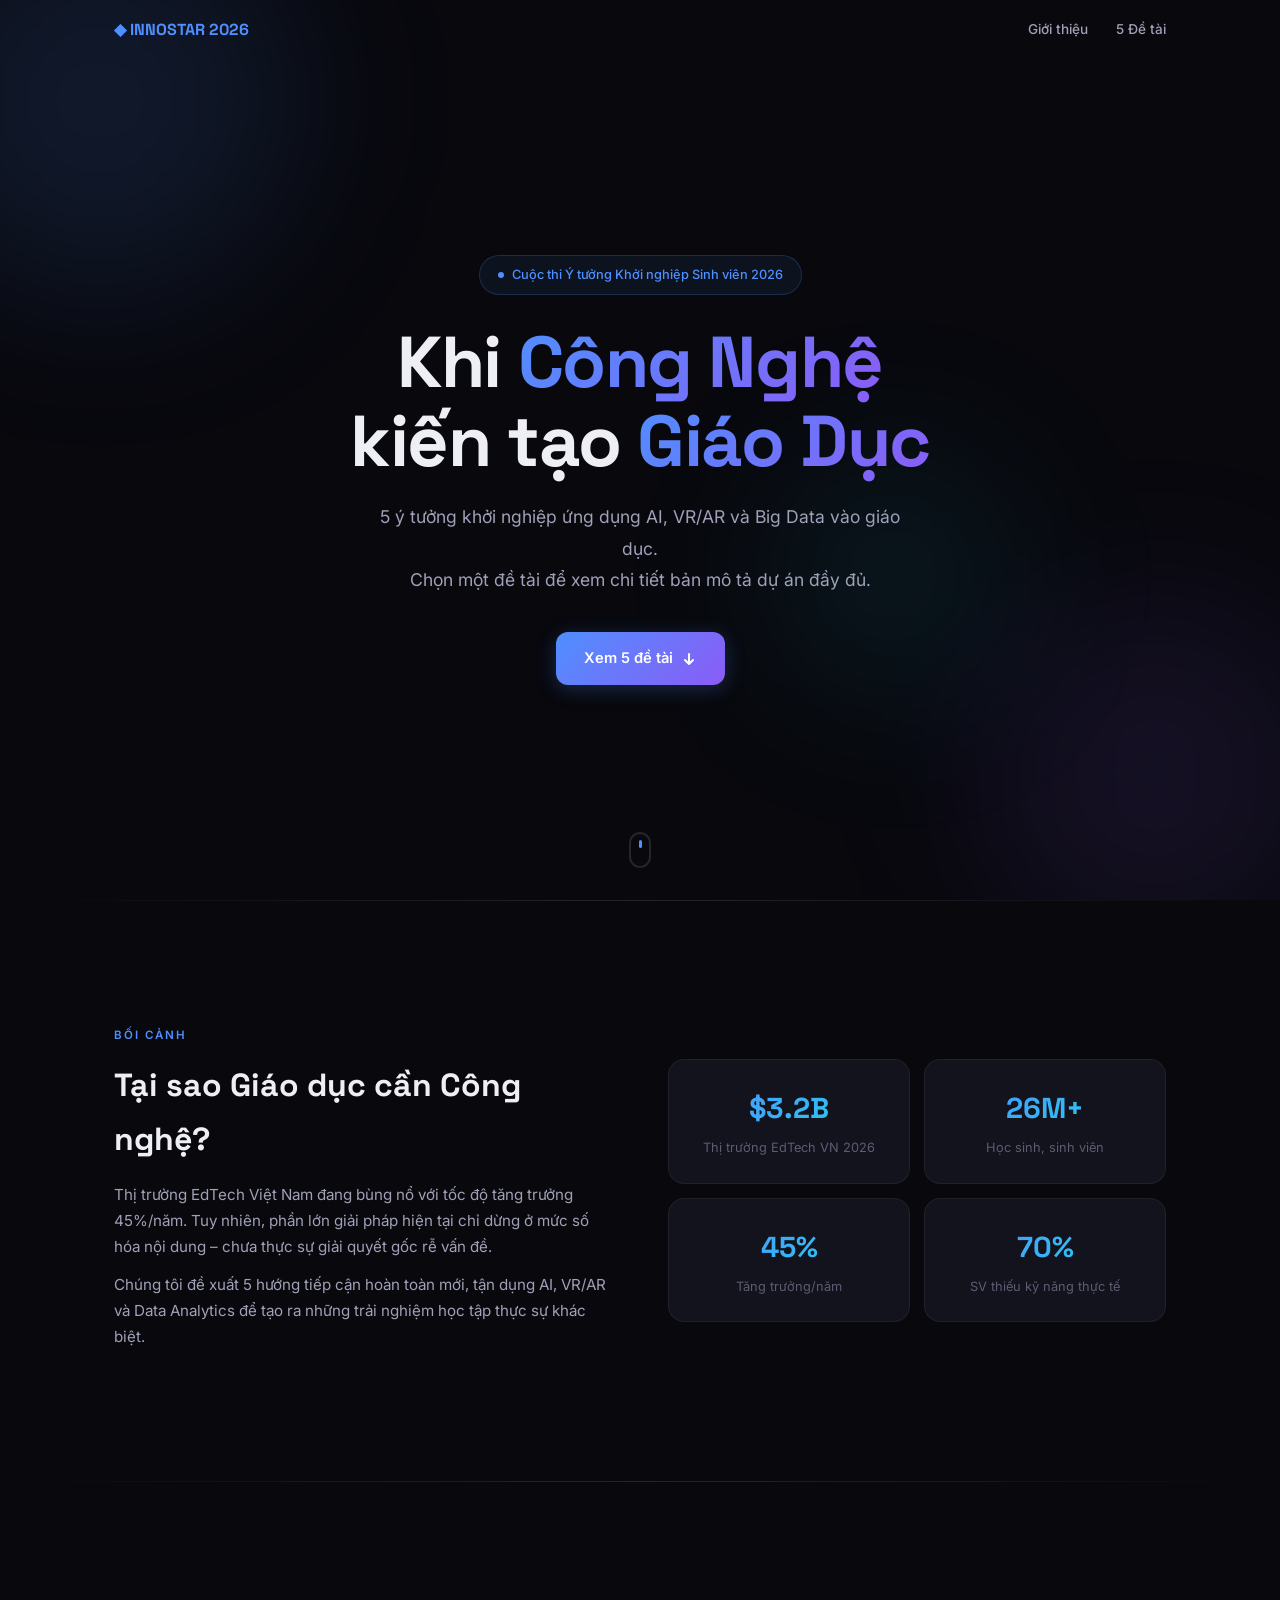
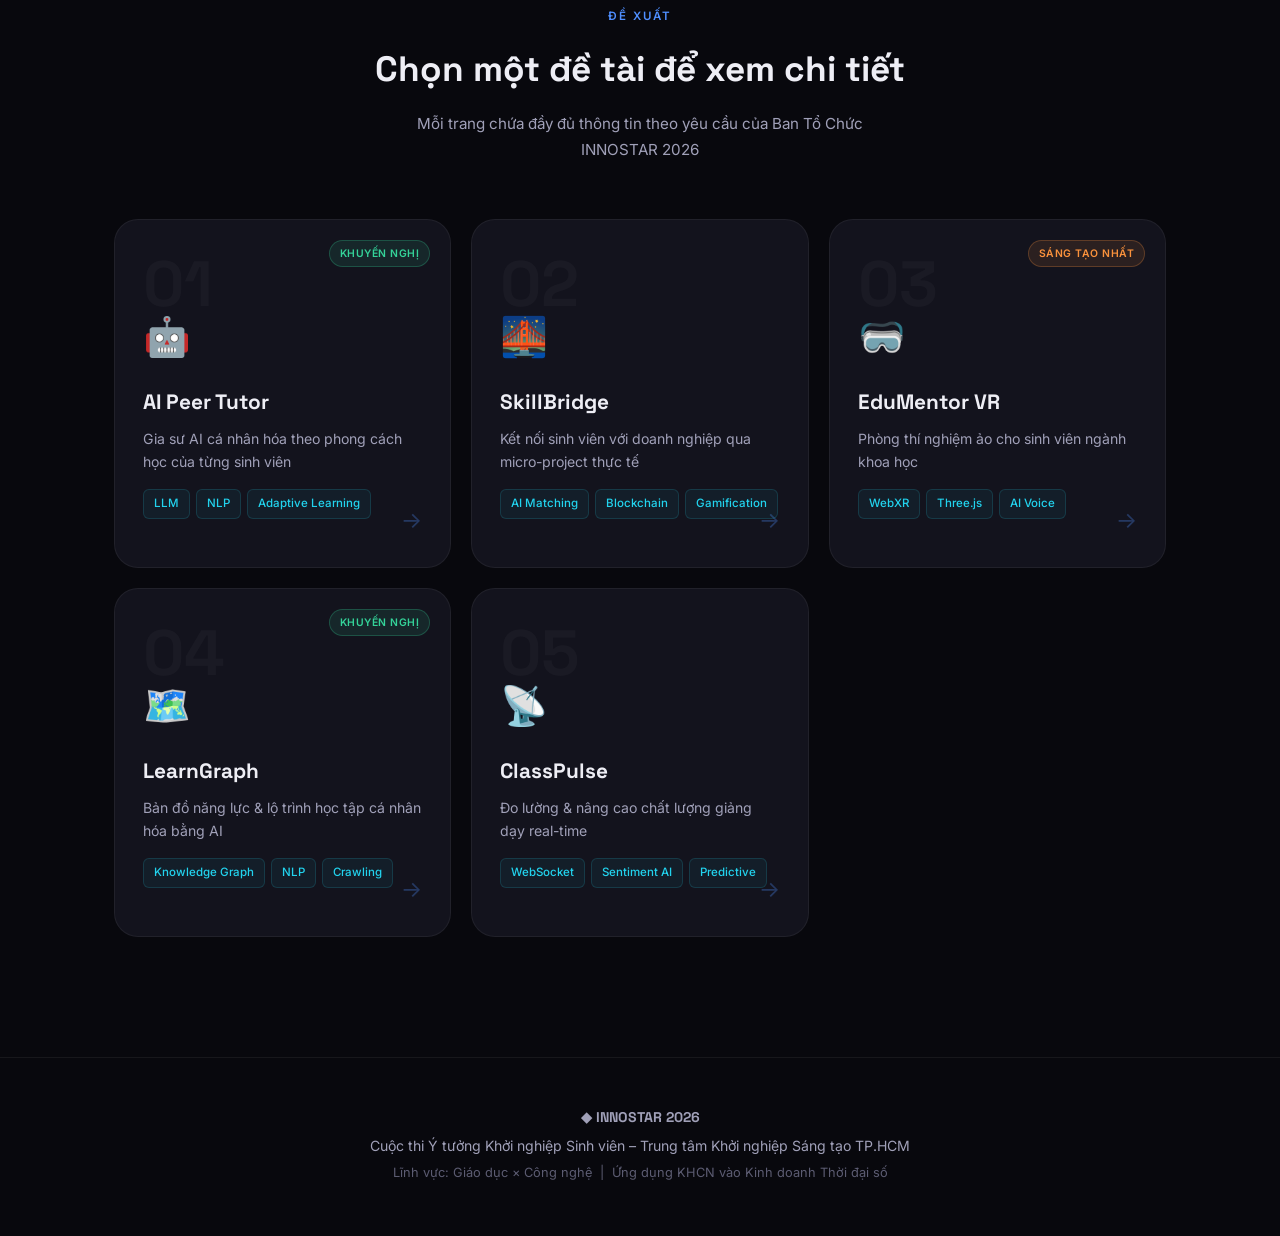
==== commit cddf1d6c: "Multi-page site: landing + 5 project detail pages with full INNOSTAR form content" ====
--- a/index.html
+++ b/index.html
@@ -3,94 +3,78 @@
   <head>
     <meta charset="UTF-8" />
     <meta name="viewport" content="width=device-width, initial-scale=1.0" />
-    <title>INNOSTAR 2026 – Đề Xuất Ý Tưởng Khởi Nghiệp Giáo Dục</title>
+    <title>INNOSTAR 2026 – Ý Tưởng Khởi Nghiệp Giáo Dục</title>
     <link rel="preconnect" href="https://fonts.googleapis.com" />
     <link rel="preconnect" href="https://fonts.gstatic.com" crossorigin />
     <link
       href="https://fonts.googleapis.com/css2?family=Space+Grotesk:wght@300;400;500;600;700&family=Inter:wght@300;400;500;600;700&display=swap"
       rel="stylesheet"
     />
-    <link rel="stylesheet" href="style.css" />
+    <link rel="stylesheet" href="css/main.css" />
   </head>
   <body>
-    <!-- Cursor glow effect -->
     <div class="cursor-glow" id="cursorGlow"></div>
 
-    <!-- Navigation -->
-    <nav class="navbar" id="navbar">
-      <div class="nav-container">
-        <a href="#" class="nav-logo">
-          <span class="logo-icon">◆</span>
-          INNOSTAR 2026
-        </a>
+    <!-- Nav -->
+    <nav class="nav" id="nav">
+      <div class="nav-inner container">
+        <a href="#" class="nav-brand">◆ INNOSTAR 2026</a>
         <div class="nav-links">
           <a href="#about">Giới thiệu</a>
-          <a href="#projects">Đề tài</a>
-          <a href="#comparison">So sánh</a>
+          <a href="#projects">5 Đề tài</a>
         </div>
       </div>
     </nav>
 
-    <!-- Hero Section -->
-    <section class="hero">
+    <!-- Hero -->
+    <header class="hero">
       <div class="hero-particles" id="particles"></div>
-      <div class="hero-content">
-        <div class="hero-eyebrow" data-animate="fade-up">
-          <span class="eyebrow-dot"></span>
+      <div class="hero-orbs">
+        <div class="orb orb-1"></div>
+        <div class="orb orb-2"></div>
+        <div class="orb orb-3"></div>
+      </div>
+      <div class="container hero-content">
+        <div class="hero-badge" data-animate="fade-up">
+          <span class="pulse-dot"></span>
           Cuộc thi Ý tưởng Khởi nghiệp Sinh viên 2026
         </div>
         <h1 data-animate="fade-up" data-delay="100">
-          Khi <span class="text-highlight">Công Nghệ</span> gặp<br />
-          <span class="text-highlight">Giáo Dục</span>
+          Khi <span class="gradient-text">Công Nghệ</span><br />kiến tạo
+          <span class="gradient-text">Giáo Dục</span>
         </h1>
         <p class="hero-desc" data-animate="fade-up" data-delay="200">
-          5 ý tưởng khởi nghiệp ứng dụng AI, VR và Big Data để giải quyết những
-          vấn đề thực tế trong giáo dục Việt Nam.
+          5 ý tưởng khởi nghiệp ứng dụng AI, VR/AR và Big Data vào giáo dục.<br />
+          Chọn một đề tài để xem chi tiết bản mô tả dự án đầy đủ.
         </p>
-        <div class="hero-actions" data-animate="fade-up" data-delay="300">
-          <a href="#projects" class="btn btn-primary">
-            <span>Khám phá đề tài</span>
-            <svg width="16" height="16" viewBox="0 0 16 16" fill="none">
-              <path
-                d="M8 3v10M8 13l4-4M8 13L4 9"
-                stroke="currentColor"
-                stroke-width="2"
-                stroke-linecap="round"
-              />
-            </svg>
-          </a>
-          <a href="#comparison" class="btn btn-ghost">Bảng so sánh</a>
-        </div>
-        <div class="hero-stats" data-animate="fade-up" data-delay="400">
-          <div class="hero-stat">
-            <span class="hero-stat-value" data-count="5">0</span>
-            <span class="hero-stat-label">Đề tài</span>
-          </div>
-          <div class="hero-stat-divider"></div>
-          <div class="hero-stat">
-            <span class="hero-stat-value" data-count="12">0</span>
-            <span class="hero-stat-label">Công nghệ</span>
-          </div>
-          <div class="hero-stat-divider"></div>
-          <div class="hero-stat">
-            <span class="hero-stat-value">EdTech</span>
-            <span class="hero-stat-label">Lĩnh vực</span>
-          </div>
-        </div>
-      </div>
-      <div class="hero-scroll">
-        <div class="scroll-indicator">
-          <div class="scroll-dot"></div>
-        </div>
-      </div>
-    </section>
-
-    <!-- About Section -->
-    <section id="about" class="about">
+        <a
+          href="#projects"
+          class="btn btn-primary"
+          data-animate="fade-up"
+          data-delay="300"
+        >
+          <span>Xem 5 đề tài</span>
+          <svg width="16" height="16" viewBox="0 0 16 16" fill="none">
+            <path
+              d="M8 3v10m0 0l4-4m-4 4L4 9"
+              stroke="currentColor"
+              stroke-width="2"
+              stroke-linecap="round"
+            />
+          </svg>
+        </a>
+      </div>
+      <div class="scroll-hint">
+        <div class="scroll-mouse"><div class="scroll-dot"></div></div>
+      </div>
+    </header>
+
+    <!-- About -->
+    <section id="about" class="section about">
       <div class="container">
         <div class="about-grid">
           <div class="about-text" data-animate="fade-right">
-            <span class="section-label">Bối cảnh</span>
+            <span class="label">Bối cảnh</span>
             <h2>Tại sao Giáo dục cần Công nghệ?</h2>
             <p>
               Thị trường EdTech Việt Nam đang bùng nổ với tốc độ tăng trưởng
@@ -103,514 +87,149 @@
               sự khác biệt.
             </p>
           </div>
-          <div class="about-cards" data-animate="fade-left">
-            <div class="info-card">
-              <div class="info-card-icon">📊</div>
-              <div class="info-card-content">
-                <h4>$3.2 tỷ</h4>
-                <p>Quy mô thị trường EdTech VN 2026</p>
-              </div>
-            </div>
-            <div class="info-card">
-              <div class="info-card-icon">🎓</div>
-              <div class="info-card-content">
-                <h4>26 triệu+</h4>
-                <p>Học sinh, sinh viên Việt Nam</p>
-              </div>
-            </div>
-            <div class="info-card">
-              <div class="info-card-icon">⚡</div>
-              <div class="info-card-content">
-                <h4>70%</h4>
-                <p>SV ra trường thiếu kỹ năng thực tế</p>
-              </div>
+          <div class="about-stats" data-animate="fade-left">
+            <div class="stat-card">
+              <div class="stat-val">$3.2B</div>
+              <div class="stat-lbl">Thị trường EdTech VN 2026</div>
+            </div>
+            <div class="stat-card">
+              <div class="stat-val">26M+</div>
+              <div class="stat-lbl">Học sinh, sinh viên</div>
+            </div>
+            <div class="stat-card">
+              <div class="stat-val">45%</div>
+              <div class="stat-lbl">Tăng trưởng/năm</div>
+            </div>
+            <div class="stat-card">
+              <div class="stat-val">70%</div>
+              <div class="stat-lbl">SV thiếu kỹ năng thực tế</div>
             </div>
           </div>
         </div>
       </div>
     </section>
+
+    <!-- Projects Grid -->
+    <section id="projects" class="section projects">
+      <div class="container">
+        <div class="section-head" data-animate="fade-up">
+          <span class="label">Đề xuất</span>
+          <h2>Chọn một đề tài để xem chi tiết</h2>
+          <p>
+            Mỗi trang chứa đầy đủ thông tin theo yêu cầu của Ban Tổ Chức
+            INNOSTAR 2026
+          </p>
+        </div>
+
+        <div class="projects-grid">
+          <a
+            href="projects/ai-peer-tutor.html"
+            class="project-card"
+            data-animate="fade-up"
+            data-delay="0"
+          >
+            <div class="card-glow"></div>
+            <div class="card-number">01</div>
+            <div class="card-icon">🤖</div>
+            <h3>AI Peer Tutor</h3>
+            <p>Gia sư AI cá nhân hóa theo phong cách học của từng sinh viên</p>
+            <div class="card-tags">
+              <span>LLM</span><span>NLP</span><span>Adaptive Learning</span>
+            </div>
+            <div class="card-badge badge-green">Khuyến nghị</div>
+            <div class="card-arrow">→</div>
+          </a>
+
+          <a
+            href="projects/skillbridge.html"
+            class="project-card"
+            data-animate="fade-up"
+            data-delay="100"
+          >
+            <div class="card-glow"></div>
+            <div class="card-number">02</div>
+            <div class="card-icon">🌉</div>
+            <h3>SkillBridge</h3>
+            <p>Kết nối sinh viên với doanh nghiệp qua micro-project thực tế</p>
+            <div class="card-tags">
+              <span>AI Matching</span><span>Blockchain</span
+              ><span>Gamification</span>
+            </div>
+            <div class="card-arrow">→</div>
+          </a>
+
+          <a
+            href="projects/edumentor-vr.html"
+            class="project-card"
+            data-animate="fade-up"
+            data-delay="200"
+          >
+            <div class="card-glow"></div>
+            <div class="card-number">03</div>
+            <div class="card-icon">🥽</div>
+            <h3>EduMentor VR</h3>
+            <p>Phòng thí nghiệm ảo cho sinh viên ngành khoa học</p>
+            <div class="card-tags">
+              <span>WebXR</span><span>Three.js</span><span>AI Voice</span>
+            </div>
+            <div class="card-badge badge-orange">Sáng tạo nhất</div>
+            <div class="card-arrow">→</div>
+          </a>
+
+          <a
+            href="projects/learngraph.html"
+            class="project-card"
+            data-animate="fade-up"
+            data-delay="300"
+          >
+            <div class="card-glow"></div>
+            <div class="card-number">04</div>
+            <div class="card-icon">🗺️</div>
+            <h3>LearnGraph</h3>
+            <p>Bản đồ năng lực & lộ trình học tập cá nhân hóa bằng AI</p>
+            <div class="card-tags">
+              <span>Knowledge Graph</span><span>NLP</span><span>Crawling</span>
+            </div>
+            <div class="card-badge badge-green">Khuyến nghị</div>
+            <div class="card-arrow">→</div>
+          </a>
+
+          <a
+            href="projects/classpulse.html"
+            class="project-card"
+            data-animate="fade-up"
+            data-delay="400"
+          >
+            <div class="card-glow"></div>
+            <div class="card-number">05</div>
+            <div class="card-icon">📡</div>
+            <h3>ClassPulse</h3>
+            <p>Đo lường & nâng cao chất lượng giảng dạy real-time</p>
+            <div class="card-tags">
+              <span>WebSocket</span><span>Sentiment AI</span
+              ><span>Predictive</span>
+            </div>
+            <div class="card-arrow">→</div>
+          </a>
+        </div>
+      </div>
+    </section>
+
+    <!-- Footer -->
+    <footer class="footer">
+      <div class="container">
+        <p class="footer-brand">◆ INNOSTAR 2026</p>
+        <p>
+          Cuộc thi Ý tưởng Khởi nghiệp Sinh viên – Trung tâm Khởi nghiệp Sáng
+          tạo TP.HCM
+        </p>
+        <p class="footer-sub">
+          Lĩnh vực: Giáo dục × Công nghệ &nbsp;|&nbsp; Ứng dụng KHCN vào Kinh
+          doanh Thời đại số
+        </p>
+      </div>
+    </footer>
+
+    <script src="js/main.js"></script>
   </body>
 </html>
-
-<!-- Projects Section -->
-<section id="projects" class="projects">
-  <div class="container">
-    <div class="section-header" data-animate="fade-up">
-      <span class="section-label">Đề xuất</span>
-      <h2>5 Ý Tưởng Khởi Nghiệp</h2>
-      <p class="section-desc">
-        Mỗi đề tài giải quyết một pain point cụ thể, có mô hình kinh doanh rõ
-        ràng và khả năng triển khai thực tế.
-      </p>
-    </div>
-
-    <!-- Project 1 -->
-    <article class="project" data-animate="fade-up">
-      <div class="project-visual">
-        <div class="project-num">01</div>
-        <div class="project-icon-wrap">
-          <div class="project-icon-bg"></div>
-          <span class="project-emoji">🤖</span>
-        </div>
-        <span class="project-badge badge-recommend">Khuyến nghị</span>
-      </div>
-      <div class="project-info">
-        <h3>AI Peer Tutor</h3>
-        <p class="project-subtitle">
-          Gia sư AI cá nhân hóa theo phong cách học
-        </p>
-
-        <div class="project-details">
-          <div class="detail-block">
-            <h5>Vấn đề</h5>
-            <p>
-              Sinh viên học theo kiểu "one-size-fits-all". Gia sư thật đắt đỏ,
-              chatbot AI hiện tại trả lời chung chung, không hiểu cách mỗi người
-              tiếp thu kiến thức.
-            </p>
-          </div>
-          <div class="detail-block">
-            <h5>Giải pháp</h5>
-            <p>
-              AI phân tích learning style qua bài test + hành vi, tự động điều
-              chỉnh phương pháp giảng dạy (video, sơ đồ, flashcard, bài tập).
-              Kết hợp spaced repetition + adaptive testing.
-            </p>
-          </div>
-          <div class="detail-block">
-            <h5>Kinh doanh</h5>
-            <p>Freemium cho cá nhân + B2B license cho trường đại học.</p>
-          </div>
-        </div>
-
-        <div class="project-tech">
-          <span>LLM API</span>
-          <span>NLP</span>
-          <span>Learning Analytics</span>
-          <span>Recommendation System</span>
-        </div>
-
-        <div class="project-scores">
-          <div class="score">
-            <span class="score-label">Khả thi</span>
-            <div class="score-bar">
-              <div class="score-fill" data-width="100"></div>
-            </div>
-          </div>
-          <div class="score">
-            <span class="score-label">Tính mới</span>
-            <div class="score-bar">
-              <div class="score-fill" data-width="80"></div>
-            </div>
-          </div>
-          <div class="score">
-            <span class="score-label">Tác động</span>
-            <div class="score-bar">
-              <div class="score-fill" data-width="80"></div>
-            </div>
-          </div>
-          <div class="score">
-            <span class="score-label">Dễ demo</span>
-            <div class="score-bar">
-              <div class="score-fill" data-width="100"></div>
-            </div>
-          </div>
-        </div>
-      </div>
-    </article>
-
-    <!-- Project 2 -->
-    <article class="project" data-animate="fade-up">
-      <div class="project-visual">
-        <div class="project-num">02</div>
-        <div class="project-icon-wrap">
-          <div class="project-icon-bg"></div>
-          <span class="project-emoji">🌉</span>
-        </div>
-      </div>
-      <div class="project-info">
-        <h3>SkillBridge</h3>
-        <p class="project-subtitle">
-          Kết nối sinh viên – doanh nghiệp qua micro-project
-        </p>
-
-        <div class="project-details">
-          <div class="detail-block">
-            <h5>Vấn đề</h5>
-            <p>
-              Khoảng cách giữa "học" và "làm" quá lớn. Doanh nghiệp nhỏ cần
-              người làm task ngắn hạn nhưng không muốn tuyển intern dài hạn.
-            </p>
-          </div>
-          <div class="detail-block">
-            <h5>Giải pháp</h5>
-            <p>
-              Marketplace micro-project (2-4 tuần). AI matching sinh viên phù
-              hợp. Blockchain ghi nhận credential không thể giả mạo.
-              Gamification tạo động lực.
-            </p>
-          </div>
-          <div class="detail-block">
-            <h5>Kinh doanh</h5>
-            <p>
-              Commission 10-15% từ doanh nghiệp + subscription premium cho sinh
-              viên.
-            </p>
-          </div>
-        </div>
-
-        <div class="project-tech">
-          <span>AI Matching</span>
-          <span>Blockchain</span>
-          <span>Verifiable Credentials</span>
-          <span>Gamification</span>
-        </div>
-
-        <div class="project-scores">
-          <div class="score">
-            <span class="score-label">Khả thi</span>
-            <div class="score-bar">
-              <div class="score-fill" data-width="80"></div>
-            </div>
-          </div>
-          <div class="score">
-            <span class="score-label">Tính mới</span>
-            <div class="score-bar">
-              <div class="score-fill" data-width="80"></div>
-            </div>
-          </div>
-          <div class="score">
-            <span class="score-label">Tác động</span>
-            <div class="score-bar">
-              <div class="score-fill" data-width="100"></div>
-            </div>
-          </div>
-          <div class="score">
-            <span class="score-label">Dễ demo</span>
-            <div class="score-bar">
-              <div class="score-fill" data-width="80"></div>
-            </div>
-          </div>
-        </div>
-      </div>
-    </article>
-
-    <!-- Project 3 -->
-    <article class="project" data-animate="fade-up">
-      <div class="project-visual">
-        <div class="project-num">03</div>
-        <div class="project-icon-wrap">
-          <div class="project-icon-bg"></div>
-          <span class="project-emoji">🥽</span>
-        </div>
-        <span class="project-badge badge-creative">Sáng tạo nhất</span>
-      </div>
-      <div class="project-info">
-        <h3>EduMentor VR</h3>
-        <p class="project-subtitle">
-          Phòng thí nghiệm ảo cho sinh viên ngành khoa học
-        </p>
-
-        <div class="project-details">
-          <div class="detail-block">
-            <h5>Vấn đề</h5>
-            <p>
-              Nhiều trường thiếu phòng thí nghiệm, thiết bị đắt tiền. Sinh viên
-              y khoa, hóa học, kỹ thuật không được thực hành đủ.
-            </p>
-          </div>
-          <div class="detail-block">
-            <h5>Giải pháp</h5>
-            <p>
-              VR/AR mô phỏng phòng thí nghiệm với AI instructor real-time. Chạy
-              trên điện thoại qua WebXR – không cần kính VR đắt tiền.
-            </p>
-          </div>
-          <div class="detail-block">
-            <h5>Kinh doanh</h5>
-            <p>B2B license cho trường + B2G hợp tác Sở GD&ĐT chuyển đổi số.</p>
-          </div>
-        </div>
-
-        <div class="project-tech">
-          <span>WebXR</span>
-          <span>Three.js</span>
-          <span>AI Voice</span>
-          <span>Computer Vision</span>
-          <span>Hand Tracking</span>
-        </div>
-
-        <div class="project-scores">
-          <div class="score">
-            <span class="score-label">Khả thi</span>
-            <div class="score-bar">
-              <div class="score-fill" data-width="60"></div>
-            </div>
-          </div>
-          <div class="score">
-            <span class="score-label">Tính mới</span>
-            <div class="score-bar">
-              <div class="score-fill" data-width="100"></div>
-            </div>
-          </div>
-          <div class="score">
-            <span class="score-label">Tác động</span>
-            <div class="score-bar">
-              <div class="score-fill" data-width="100"></div>
-            </div>
-          </div>
-          <div class="score">
-            <span class="score-label">Dễ demo</span>
-            <div class="score-bar">
-              <div class="score-fill" data-width="60"></div>
-            </div>
-          </div>
-        </div>
-      </div>
-    </article>
-
-    <!-- Project 4 -->
-    <article class="project" data-animate="fade-up">
-      <div class="project-visual">
-        <div class="project-num">04</div>
-        <div class="project-icon-wrap">
-          <div class="project-icon-bg"></div>
-          <span class="project-emoji">🗺️</span>
-        </div>
-        <span class="project-badge badge-recommend">Khuyến nghị</span>
-      </div>
-      <div class="project-info">
-        <h3>LearnGraph</h3>
-        <p class="project-subtitle">
-          Bản đồ năng lực & lộ trình học tập cá nhân hóa
-        </p>
-
-        <div class="project-details">
-          <div class="detail-block">
-            <h5>Vấn đề</h5>
-            <p>
-              Sinh viên không biết mình thiếu kỹ năng gì so với thị trường. Học
-              lan man, không định hướng. Nền tảng hiện tại chỉ bán khóa học,
-              không "chẩn đoán" năng lực.
-            </p>
-          </div>
-          <div class="detail-block">
-            <h5>Giải pháp</h5>
-            <p>
-              AI phân tích CV + transcript → so sánh với job description thực tế
-              → tạo skill gap map dạng graph → đề xuất lộ trình học tối ưu theo
-              mục tiêu nghề nghiệp.
-            </p>
-          </div>
-          <div class="detail-block">
-            <h5>Kinh doanh</h5>
-            <p>
-              Freemium + B2B dashboard cho trường + Affiliate với nền tảng khóa
-              học.
-            </p>
-          </div>
-        </div>
-
-        <div class="project-tech">
-          <span>Knowledge Graph</span>
-          <span>NLP</span>
-          <span>Recommendation Engine</span>
-          <span>Data Crawling</span>
-        </div>
-
-        <div class="project-scores">
-          <div class="score">
-            <span class="score-label">Khả thi</span>
-            <div class="score-bar">
-              <div class="score-fill" data-width="100"></div>
-            </div>
-          </div>
-          <div class="score">
-            <span class="score-label">Tính mới</span>
-            <div class="score-bar">
-              <div class="score-fill" data-width="80"></div>
-            </div>
-          </div>
-          <div class="score">
-            <span class="score-label">Tác động</span>
-            <div class="score-bar">
-              <div class="score-fill" data-width="80"></div>
-            </div>
-          </div>
-          <div class="score">
-            <span class="score-label">Dễ demo</span>
-            <div class="score-bar">
-              <div class="score-fill" data-width="80"></div>
-            </div>
-          </div>
-        </div>
-      </div>
-    </article>
-
-    <!-- Project 5 -->
-    <article class="project" data-animate="fade-up">
-      <div class="project-visual">
-        <div class="project-num">05</div>
-        <div class="project-icon-wrap">
-          <div class="project-icon-bg"></div>
-          <span class="project-emoji">📡</span>
-        </div>
-      </div>
-      <div class="project-info">
-        <h3>ClassPulse</h3>
-        <p class="project-subtitle">Đo lường chất lượng giảng dạy real-time</p>
-
-        <div class="project-details">
-          <div class="detail-block">
-            <h5>Vấn đề</h5>
-            <p>
-              Giảng viên không biết sinh viên có hiểu bài không cho đến khi thi.
-              Khảo sát cuối kỳ quá muộn. Không có feedback loop nhanh.
-            </p>
-          </div>
-          <div class="detail-block">
-            <h5>Giải pháp</h5>
-            <p>
-              Anonymous feedback real-time trong lớp. AI phân tích sentiment +
-              engagement → gợi ý giảng viên điều chỉnh ngay. Predictive model dự
-              đoán SV có nguy cơ rớt.
-            </p>
-          </div>
-          <div class="detail-block">
-            <h5>Kinh doanh</h5>
-            <p>
-              SaaS B2B cho trường (subscription theo quy mô). Gói miễn phí cho
-              giảng viên cá nhân.
-            </p>
-          </div>
-        </div>
-
-        <div class="project-tech">
-          <span>WebSocket</span>
-          <span>Sentiment Analysis</span>
-          <span>Predictive ML</span>
-          <span>Dashboard BI</span>
-        </div>
-
-        <div class="project-scores">
-          <div class="score">
-            <span class="score-label">Khả thi</span>
-            <div class="score-bar">
-              <div class="score-fill" data-width="100"></div>
-            </div>
-          </div>
-          <div class="score">
-            <span class="score-label">Tính mới</span>
-            <div class="score-bar">
-              <div class="score-fill" data-width="80"></div>
-            </div>
-          </div>
-          <div class="score">
-            <span class="score-label">Tác động</span>
-            <div class="score-bar">
-              <div class="score-fill" data-width="80"></div>
-            </div>
-          </div>
-          <div class="score">
-            <span class="score-label">Dễ demo</span>
-            <div class="score-bar">
-              <div class="score-fill" data-width="100"></div>
-            </div>
-          </div>
-        </div>
-      </div>
-    </article>
-  </div>
-</section>
-
-    <!-- Comparison Section -->
-    <section id="comparison" class="comparison">
-        <div class="container">
-            <div class="section-header" data-animate="fade-up">
-                <span class="section-label">Phân tích</span>
-                <h2>So Sánh Tổng Quan</h2>
-            </div>
-            <div class="comparison-grid" data-animate="fade-up">
-                <div class="comp-card">
-                    <div class="comp-header">
-                        <span class="comp-emoji">🤖</span>
-                        <h4>AI Peer Tutor</h4>
-                        <span class="comp-badge badge-recommend">Top pick</span>
-                    </div>
-                    <div class="comp-bars">
-                        <div class="comp-row"><span>Khả thi</span><div class="comp-bar"><div class="comp-fill" style="width:100%"></div></div></div>
-                        <div class="comp-row"><span>Tính mới</span><div class="comp-bar"><div class="comp-fill" style="width:80%"></div></div></div>
-                        <div class="comp-row"><span>Tác động</span><div class="comp-bar"><div class="comp-fill" style="width:80%"></div></div></div>
-                        <div class="comp-row"><span>Demo</span><div class="comp-bar"><div class="comp-fill" style="width:100%"></div></div></div>
-                    </div>
-                </div>
-                <div class="comp-card">
-                    <div class="comp-header">
-                        <span class="comp-emoji">🌉</span>
-                        <h4>SkillBridge</h4>
-                    </div>
-                    <div class="comp-bars">
-                        <div class="comp-row"><span>Khả thi</span><div class="comp-bar"><div class="comp-fill" style="width:80%"></div></div></div>
-                        <div class="comp-row"><span>Tính mới</span><div class="comp-bar"><div class="comp-fill" style="width:80%"></div></div></div>
-                        <div class="comp-row"><span>Tác động</span><div class="comp-bar"><div class="comp-fill" style="width:100%"></div></div></div>
-                        <div class="comp-row"><span>Demo</span><div class="comp-bar"><div class="comp-fill" style="width:80%"></div></div></div>
-                    </div>
-                </div>
-                <div class="comp-card">
-                    <div class="comp-header">
-                        <span class="comp-emoji">🥽</span>
-                        <h4>EduMentor VR</h4>
-                        <span class="comp-badge badge-creative">Wow factor</span>
-                    </div>
-                    <div class="comp-bars">
-                        <div class="comp-row"><span>Khả thi</span><div class="comp-bar"><div class="comp-fill" style="width:60%"></div></div></div>
-                        <div class="comp-row"><span>Tính mới</span><div class="comp-bar"><div class="comp-fill" style="width:100%"></div></div></div>
-                        <div class="comp-row"><span>Tác động</span><div class="comp-bar"><div class="comp-fill" style="width:100%"></div></div></div>
-                        <div class="comp-row"><span>Demo</span><div class="comp-bar"><div class="comp-fill" style="width:60%"></div></div></div>
-                    </div>
-                </div>
-                <div class="comp-card">
-                    <div class="comp-header">
-                        <span class="comp-emoji">🗺️</span>
-                        <h4>LearnGraph</h4>
-                        <span class="comp-badge badge-recommend">Top pick</span>
-                    </div>
-                    <div class="comp-bars">
-                        <div class="comp-row"><span>Khả thi</span><div class="comp-bar"><div class="comp-fill" style="width:100%"></div></div></div>
-                        <div class="comp-row"><span>Tính mới</span><div class="comp-bar"><div class="comp-fill" style="width:80%"></div></div></div>
-                        <div class="comp-row"><span>Tác động</span><div class="comp-bar"><div class="comp-fill" style="width:80%"></div></div></div>
-                        <div class="comp-row"><span>Demo</span><div class="comp-bar"><div class="comp-fill" style="width:80%"></div></div></div>
-                    </div>
-                </div>
-                <div class="comp-card">
-                    <div class="comp-header">
-                        <span class="comp-emoji">📡</span>
-                        <h4>ClassPulse</h4>
-                    </div>
-                    <div class="comp-bars">
-                        <div class="comp-row"><span>Khả thi</span><div class="comp-bar"><div class="comp-fill" style="width:100%"></div></div></div>
-                        <div class="comp-row"><span>Tính mới</span><div class="comp-bar"><div class="comp-fill" style="width:80%"></div></div></div>
-                        <div class="comp-row"><span>Tác động</span><div class="comp-bar"><div class="comp-fill" style="width:80%"></div></div></div>
-                        <div class="comp-row"><span>Demo</span><div class="comp-bar"><div class="comp-fill" style="width:100%"></div></div></div>
-                    </div>
-                </div>
-            </div>
-        </div>
-    </section>
-
-    <!-- Footer -->
-    <footer class="footer">
-        <div class="container">
-            <div class="footer-content">
-                <div class="footer-brand">
-                    <span class="logo-icon">◆</span> INNOSTAR 2026
-                </div>
-                <p>Cuộc thi Ý tưởng Khởi nghiệp Sinh viên – TP.HCM</p>
-                <p class="footer-meta">Lĩnh vực: Giáo dục × Công nghệ &nbsp;|&nbsp; Chủ đề: Ứng dụng KHCN vào Kinh doanh Thời đại số</p>
-            </div>
-        </div>
-    </footer>
-
-    <script src="script.js"></script>
-</body>
-</html>
--- a/css/main.css
+++ b/css/main.css
@@ -0,0 +1,588 @@
+/* ===== RESET & VARIABLES ===== */
+*,
+*::before,
+*::after {
+  margin: 0;
+  padding: 0;
+  box-sizing: border-box;
+}
+
+:root {
+  --font-head: "Space Grotesk", sans-serif;
+  --font-body: "Inter", sans-serif;
+  --bg: #08080d;
+  --bg-2: #0e0e16;
+  --bg-card: #13131d;
+  --bg-card-h: #1a1a28;
+  --text: #eeeef5;
+  --text-2: #a0a0b8;
+  --text-3: #5c5c72;
+  --blue: #4f8fff;
+  --purple: #8b5cf6;
+  --cyan: #22d3ee;
+  --green: #34d399;
+  --orange: #fb923c;
+  --border: rgba(255, 255, 255, 0.06);
+  --border-h: rgba(255, 255, 255, 0.12);
+  --radius: 16px;
+  --radius-lg: 24px;
+}
+
+html {
+  scroll-behavior: smooth;
+  -webkit-font-smoothing: antialiased;
+}
+body {
+  font-family: var(--font-body);
+  background: var(--bg);
+  color: var(--text);
+  line-height: 1.7;
+  overflow-x: hidden;
+}
+.container {
+  max-width: 1100px;
+  margin: 0 auto;
+  padding: 0 24px;
+}
+a {
+  text-decoration: none;
+  color: inherit;
+}
+
+/* ===== CURSOR GLOW ===== */
+.cursor-glow {
+  position: fixed;
+  width: 500px;
+  height: 500px;
+  border-radius: 50%;
+  background: radial-gradient(
+    circle,
+    rgba(79, 143, 255, 0.05) 0%,
+    transparent 70%
+  );
+  pointer-events: none;
+  z-index: 0;
+  transform: translate(-50%, -50%);
+  opacity: 0;
+  transition: opacity 0.3s;
+}
+body:hover .cursor-glow {
+  opacity: 1;
+}
+
+/* ===== NAV ===== */
+.nav {
+  position: fixed;
+  top: 0;
+  left: 0;
+  right: 0;
+  z-index: 100;
+  padding: 16px 0;
+  transition: all 0.3s;
+}
+.nav.scrolled {
+  background: rgba(8, 8, 13, 0.9);
+  backdrop-filter: blur(20px);
+  border-bottom: 1px solid var(--border);
+  padding: 12px 0;
+}
+.nav-inner {
+  display: flex;
+  align-items: center;
+  justify-content: space-between;
+}
+.nav-brand {
+  font-family: var(--font-head);
+  font-weight: 700;
+  font-size: 1rem;
+  color: var(--blue);
+}
+.nav-links {
+  display: flex;
+  gap: 28px;
+}
+.nav-links a {
+  font-size: 0.85rem;
+  color: var(--text-2);
+  font-weight: 500;
+  transition: color 0.2s;
+}
+.nav-links a:hover {
+  color: var(--text);
+}
+
+/* ===== HERO ===== */
+.hero {
+  min-height: 100vh;
+  display: flex;
+  align-items: center;
+  justify-content: center;
+  text-align: center;
+  padding: 120px 24px 80px;
+  position: relative;
+  overflow: hidden;
+}
+.hero-particles {
+  position: absolute;
+  inset: 0;
+}
+.hero-particles .particle {
+  position: absolute;
+  width: 2px;
+  height: 2px;
+  border-radius: 50%;
+  opacity: 0;
+  animation: floatP 10s infinite;
+}
+@keyframes floatP {
+  0% {
+    opacity: 0;
+    transform: translateY(100vh) scale(0);
+  }
+  10% {
+    opacity: 0.5;
+  }
+  90% {
+    opacity: 0.5;
+  }
+  100% {
+    opacity: 0;
+    transform: translateY(-50px) scale(1);
+  }
+}
+.hero-orbs {
+  position: absolute;
+  inset: 0;
+  overflow: hidden;
+}
+.orb {
+  position: absolute;
+  border-radius: 50%;
+  filter: blur(80px);
+  animation: orbFloat 12s ease-in-out infinite alternate;
+}
+.orb-1 {
+  width: 400px;
+  height: 400px;
+  background: rgba(79, 143, 255, 0.12);
+  top: -100px;
+  left: -100px;
+}
+.orb-2 {
+  width: 350px;
+  height: 350px;
+  background: rgba(139, 92, 246, 0.1);
+  bottom: -50px;
+  right: -50px;
+  animation-delay: 4s;
+}
+.orb-3 {
+  width: 250px;
+  height: 250px;
+  background: rgba(34, 211, 238, 0.08);
+  top: 50%;
+  left: 60%;
+  animation-delay: 8s;
+}
+@keyframes orbFloat {
+  0% {
+    transform: translate(0, 0);
+  }
+  100% {
+    transform: translate(30px, -30px);
+  }
+}
+
+.hero-content {
+  position: relative;
+  z-index: 1;
+  max-width: 750px;
+}
+.hero-badge {
+  display: inline-flex;
+  align-items: center;
+  gap: 8px;
+  padding: 8px 18px;
+  background: rgba(79, 143, 255, 0.08);
+  border: 1px solid rgba(79, 143, 255, 0.2);
+  border-radius: 100px;
+  font-size: 0.8rem;
+  font-weight: 500;
+  color: var(--blue);
+  margin-bottom: 28px;
+}
+.pulse-dot {
+  width: 6px;
+  height: 6px;
+  background: var(--blue);
+  border-radius: 50%;
+  animation: pulse 2s infinite;
+}
+@keyframes pulse {
+  0%,
+  100% {
+    opacity: 1;
+    transform: scale(1);
+  }
+  50% {
+    opacity: 0.4;
+    transform: scale(1.6);
+  }
+}
+
+.hero h1 {
+  font-family: var(--font-head);
+  font-size: clamp(2.5rem, 6.5vw, 4.5rem);
+  font-weight: 700;
+  line-height: 1.1;
+  margin-bottom: 20px;
+  letter-spacing: -0.02em;
+}
+.gradient-text {
+  background: linear-gradient(135deg, var(--blue), var(--purple));
+  -webkit-background-clip: text;
+  -webkit-text-fill-color: transparent;
+  background-clip: text;
+}
+.hero-desc {
+  font-size: 1.1rem;
+  color: var(--text-2);
+  max-width: 550px;
+  margin: 0 auto 36px;
+  line-height: 1.8;
+}
+
+.btn {
+  display: inline-flex;
+  align-items: center;
+  gap: 8px;
+  padding: 14px 28px;
+  border-radius: 12px;
+  font-size: 0.92rem;
+  font-weight: 600;
+  transition: all 0.25s cubic-bezier(0.4, 0, 0.2, 1);
+}
+.btn-primary {
+  background: linear-gradient(135deg, var(--blue), var(--purple));
+  color: #fff;
+  box-shadow: 0 4px 20px rgba(79, 143, 255, 0.25);
+}
+.btn-primary:hover {
+  transform: translateY(-2px);
+  box-shadow: 0 8px 32px rgba(79, 143, 255, 0.35);
+}
+.btn-outline {
+  border: 1px solid var(--border-h);
+  color: var(--text);
+  background: rgba(255, 255, 255, 0.03);
+}
+.btn-outline:hover {
+  background: rgba(255, 255, 255, 0.07);
+  border-color: rgba(255, 255, 255, 0.2);
+}
+
+.scroll-hint {
+  position: absolute;
+  bottom: 32px;
+  left: 50%;
+  transform: translateX(-50%);
+  display: flex;
+  flex-direction: column;
+  align-items: center;
+  gap: 8px;
+}
+.scroll-mouse {
+  width: 22px;
+  height: 36px;
+  border: 2px solid var(--border-h);
+  border-radius: 11px;
+  display: flex;
+  justify-content: center;
+  padding-top: 6px;
+}
+.scroll-dot {
+  width: 3px;
+  height: 8px;
+  background: var(--blue);
+  border-radius: 3px;
+  animation: scrollB 2s infinite;
+}
+@keyframes scrollB {
+  0%,
+  100% {
+    transform: translateY(0);
+    opacity: 1;
+  }
+  50% {
+    transform: translateY(10px);
+    opacity: 0.3;
+  }
+}
+
+/* ===== SECTIONS ===== */
+.section {
+  padding: 120px 0;
+  position: relative;
+}
+.section::before {
+  content: "";
+  position: absolute;
+  top: 0;
+  left: 0;
+  right: 0;
+  height: 1px;
+  background: linear-gradient(90deg, transparent, var(--border-h), transparent);
+}
+.label {
+  display: inline-block;
+  font-size: 0.72rem;
+  font-weight: 600;
+  text-transform: uppercase;
+  letter-spacing: 2px;
+  color: var(--blue);
+  margin-bottom: 12px;
+}
+.section-head {
+  text-align: center;
+  margin-bottom: 56px;
+}
+.section-head h2 {
+  font-family: var(--font-head);
+  font-size: 2.2rem;
+  font-weight: 700;
+  margin-bottom: 12px;
+}
+.section-head p {
+  color: var(--text-2);
+  max-width: 500px;
+  margin: 0 auto;
+  font-size: 0.95rem;
+}
+
+/* ===== ABOUT ===== */
+.about-grid {
+  display: grid;
+  grid-template-columns: 1fr 1fr;
+  gap: 56px;
+  align-items: center;
+}
+.about-text h2 {
+  font-family: var(--font-head);
+  font-size: 2rem;
+  font-weight: 700;
+  margin-bottom: 16px;
+}
+.about-text p {
+  color: var(--text-2);
+  margin-bottom: 12px;
+  font-size: 0.95rem;
+}
+.about-stats {
+  display: grid;
+  grid-template-columns: 1fr 1fr;
+  gap: 14px;
+}
+.stat-card {
+  background: var(--bg-card);
+  border: 1px solid var(--border);
+  border-radius: var(--radius);
+  padding: 24px 20px;
+  text-align: center;
+  transition: all 0.3s;
+}
+.stat-card:hover {
+  border-color: var(--border-h);
+  transform: translateY(-3px);
+}
+.stat-val {
+  font-family: var(--font-head);
+  font-size: 1.8rem;
+  font-weight: 700;
+  background: linear-gradient(135deg, var(--blue), var(--cyan));
+  -webkit-background-clip: text;
+  -webkit-text-fill-color: transparent;
+  background-clip: text;
+}
+.stat-lbl {
+  font-size: 0.8rem;
+  color: var(--text-3);
+  margin-top: 4px;
+}
+
+/* ===== PROJECTS GRID ===== */
+.projects-grid {
+  display: grid;
+  grid-template-columns: repeat(auto-fit, minmax(300px, 1fr));
+  gap: 20px;
+}
+.project-card {
+  position: relative;
+  display: flex;
+  flex-direction: column;
+  padding: 32px 28px;
+  background: var(--bg-card);
+  border: 1px solid var(--border);
+  border-radius: var(--radius-lg);
+  overflow: hidden;
+  transition: all 0.4s cubic-bezier(0.4, 0, 0.2, 1);
+}
+.project-card:hover {
+  border-color: var(--border-h);
+  transform: translateY(-6px);
+  box-shadow: 0 20px 60px rgba(0, 0, 0, 0.4);
+}
+.project-card:hover .card-glow {
+  opacity: 1;
+}
+.project-card:hover .card-arrow {
+  transform: translateX(4px);
+  opacity: 1;
+}
+.card-glow {
+  position: absolute;
+  inset: 0;
+  background: radial-gradient(
+    ellipse at 50% 0%,
+    rgba(79, 143, 255, 0.06),
+    transparent 70%
+  );
+  opacity: 0;
+  transition: opacity 0.4s;
+}
+.card-number {
+  font-family: var(--font-head);
+  font-size: 4rem;
+  font-weight: 700;
+  color: rgba(255, 255, 255, 0.03);
+  line-height: 1;
+  margin-bottom: -12px;
+  position: relative;
+  z-index: 1;
+}
+.card-icon {
+  font-size: 2.4rem;
+  margin-bottom: 16px;
+  position: relative;
+  z-index: 1;
+}
+.project-card h3 {
+  font-family: var(--font-head);
+  font-size: 1.3rem;
+  font-weight: 700;
+  margin-bottom: 8px;
+  position: relative;
+  z-index: 1;
+}
+.project-card p {
+  font-size: 0.88rem;
+  color: var(--text-2);
+  line-height: 1.6;
+  margin-bottom: 16px;
+  position: relative;
+  z-index: 1;
+  flex: 1;
+}
+.card-tags {
+  display: flex;
+  flex-wrap: wrap;
+  gap: 6px;
+  margin-bottom: 16px;
+  position: relative;
+  z-index: 1;
+}
+.card-tags span {
+  padding: 4px 10px;
+  background: rgba(34, 211, 238, 0.06);
+  border: 1px solid rgba(34, 211, 238, 0.15);
+  border-radius: 6px;
+  font-size: 0.72rem;
+  font-weight: 500;
+  color: var(--cyan);
+}
+.card-badge {
+  position: absolute;
+  top: 20px;
+  right: 20px;
+  font-size: 0.65rem;
+  font-weight: 600;
+  padding: 4px 10px;
+  border-radius: 100px;
+  text-transform: uppercase;
+  letter-spacing: 0.5px;
+}
+.badge-green {
+  background: rgba(52, 211, 153, 0.1);
+  color: var(--green);
+  border: 1px solid rgba(52, 211, 153, 0.25);
+}
+.badge-orange {
+  background: rgba(251, 146, 60, 0.1);
+  color: var(--orange);
+  border: 1px solid rgba(251, 146, 60, 0.25);
+}
+.card-arrow {
+  position: absolute;
+  bottom: 28px;
+  right: 28px;
+  font-size: 1.4rem;
+  color: var(--blue);
+  opacity: 0.3;
+  transition: all 0.3s;
+  transform: translateX(0);
+}
+
+/* ===== FOOTER ===== */
+.footer {
+  padding: 48px 0;
+  border-top: 1px solid var(--border);
+  text-align: center;
+}
+.footer-brand {
+  font-family: var(--font-head);
+  font-weight: 700;
+  color: var(--blue);
+  margin-bottom: 8px;
+}
+.footer p {
+  color: var(--text-2);
+  font-size: 0.88rem;
+  margin-bottom: 4px;
+}
+.footer-sub {
+  color: var(--text-3) !important;
+  font-size: 0.8rem !important;
+}
+
+/* ===== ANIMATIONS ===== */
+[data-animate] {
+  opacity: 0;
+  transform: translateY(28px);
+  transition: all 0.7s cubic-bezier(0.4, 0, 0.2, 1);
+}
+[data-animate="fade-right"] {
+  transform: translateX(-28px);
+}
+[data-animate="fade-left"] {
+  transform: translateX(28px);
+}
+[data-animate].visible {
+  opacity: 1;
+  transform: translate(0, 0);
+}
+
+/* ===== RESPONSIVE ===== */
+@media (max-width: 768px) {
+  .about-grid {
+    grid-template-columns: 1fr;
+    gap: 36px;
+  }
+  .projects-grid {
+    grid-template-columns: 1fr;
+  }
+  .nav-links {
+    display: none;
+  }
+  .hero h1 {
+    font-size: 2.2rem;
+  }
+}
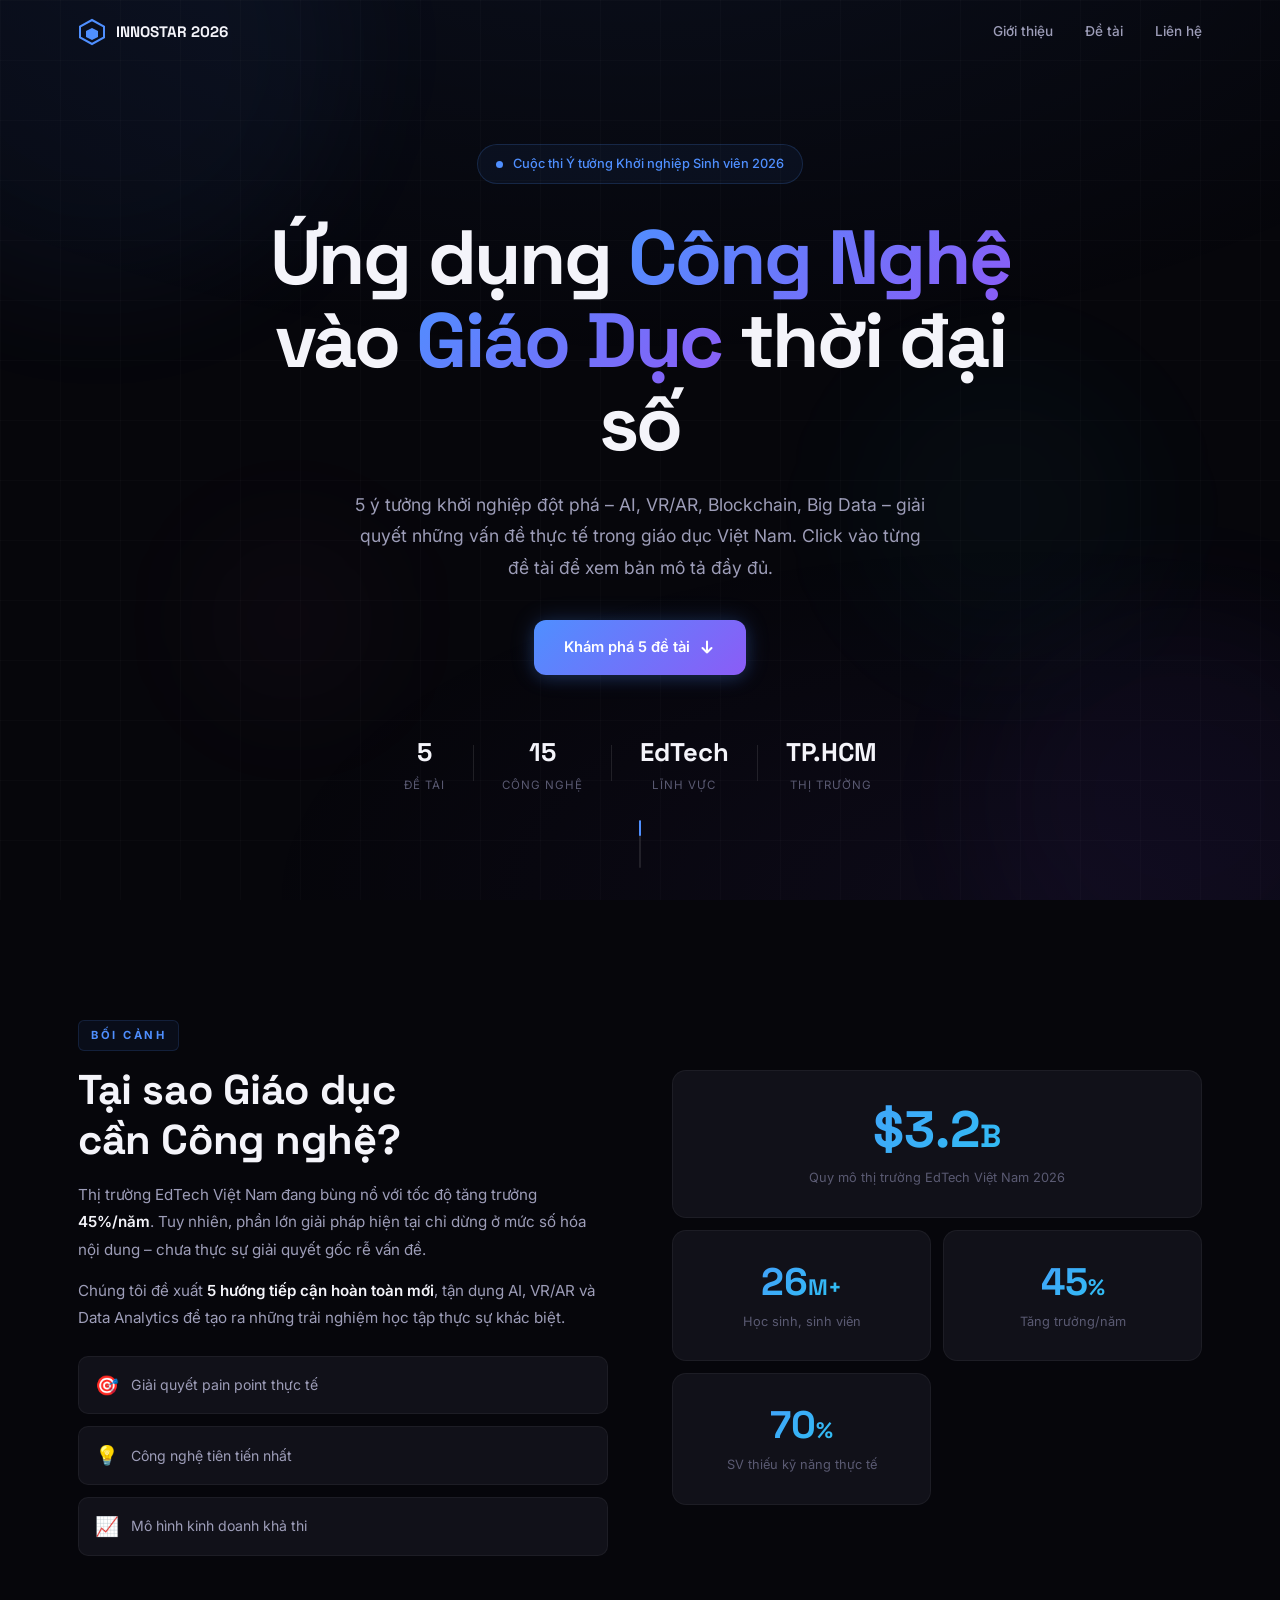
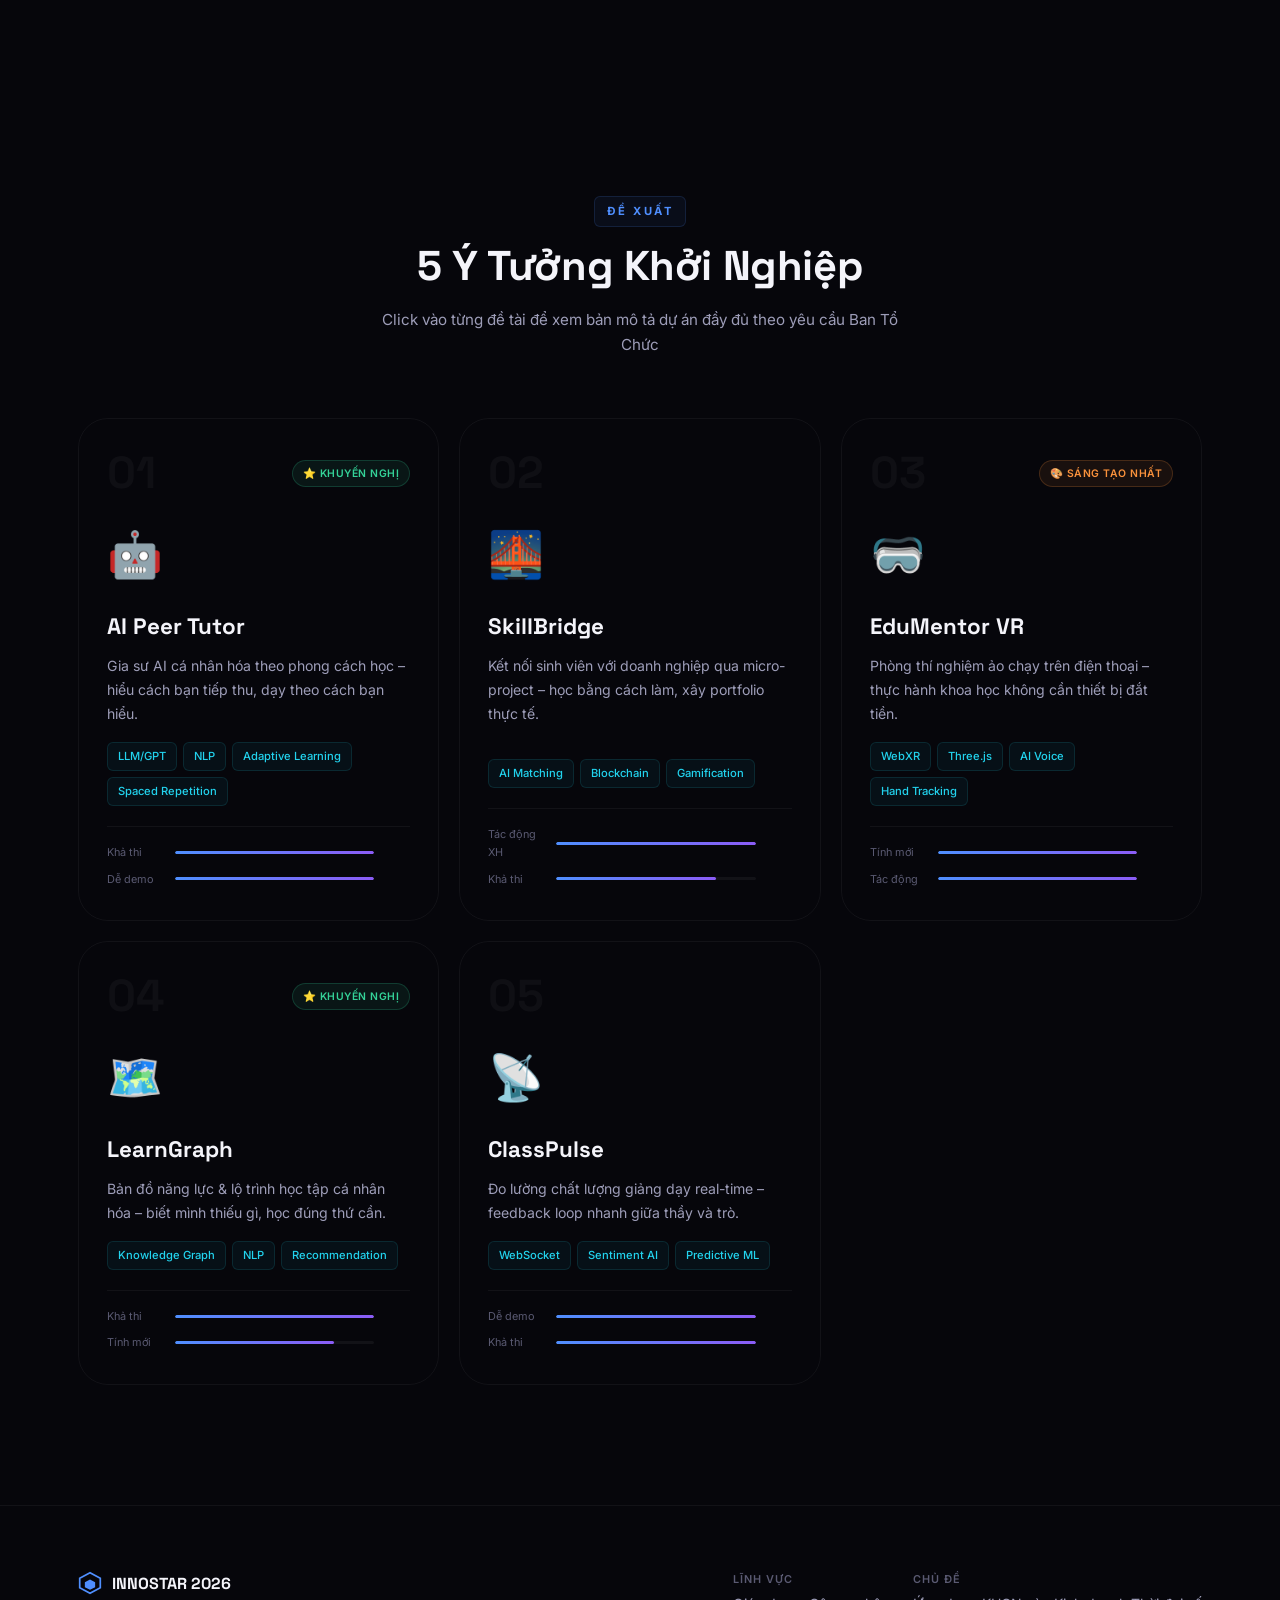
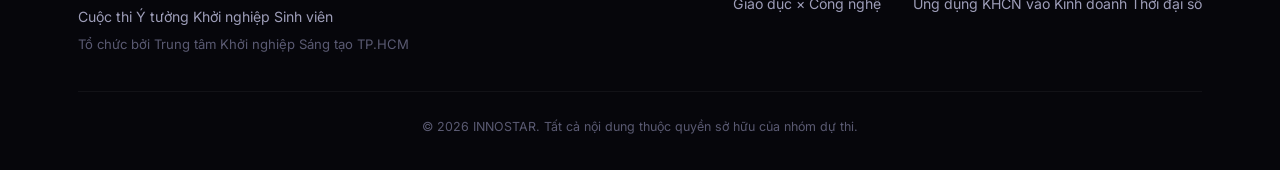
==== commit 68619306: "Major upgrade: professional UI + full content with VPC & Lean Canvas for all 5 projects" ====
--- a/index.html
+++ b/index.html
@@ -7,226 +7,516 @@
     <link rel="preconnect" href="https://fonts.googleapis.com" />
     <link rel="preconnect" href="https://fonts.gstatic.com" crossorigin />
     <link
-      href="https://fonts.googleapis.com/css2?family=Space+Grotesk:wght@300;400;500;600;700&family=Inter:wght@300;400;500;600;700&display=swap"
+      href="https://fonts.googleapis.com/css2?family=Space+Grotesk:wght@300;400;500;600;700&family=Inter:wght@300;400;500;600;700;800&display=swap"
       rel="stylesheet"
     />
     <link rel="stylesheet" href="css/main.css" />
   </head>
   <body>
+    <!-- Animated background -->
+    <div class="bg-grid"></div>
+    <div class="bg-gradient"></div>
     <div class="cursor-glow" id="cursorGlow"></div>
 
     <!-- Nav -->
     <nav class="nav" id="nav">
       <div class="nav-inner container">
-        <a href="#" class="nav-brand">◆ INNOSTAR 2026</a>
+        <a href="#" class="nav-brand">
+          <svg
+            class="brand-logo"
+            width="28"
+            height="28"
+            viewBox="0 0 28 28"
+            fill="none"
+          >
+            <path
+              d="M14 2L2 8.5V19.5L14 26L26 19.5V8.5L14 2Z"
+              stroke="url(#grad1)"
+              stroke-width="2"
+            />
+            <path d="M14 10L8 13V19L14 22L20 19V13L14 10Z" fill="url(#grad1)" />
+            <defs>
+              <linearGradient id="grad1" x1="2" y1="2" x2="26" y2="26">
+                <stop stop-color="#4f8fff" />
+                <stop offset="1" stop-color="#8b5cf6" />
+              </linearGradient>
+            </defs>
+          </svg>
+          <span>INNOSTAR 2026</span>
+        </a>
         <div class="nav-links">
           <a href="#about">Giới thiệu</a>
-          <a href="#projects">5 Đề tài</a>
-        </div>
+          <a href="#projects">Đề tài</a>
+          <a href="#footer">Liên hệ</a>
+        </div>
+        <button class="nav-mobile-btn" id="navMobileBtn" aria-label="Menu">
+          <span></span><span></span><span></span>
+        </button>
       </div>
     </nav>
+
+    <!-- Mobile menu -->
+    <div class="mobile-menu" id="mobileMenu">
+      <a href="#about">Giới thiệu</a>
+      <a href="#projects">Đề tài</a>
+      <a href="#footer">Liên hệ</a>
+    </div>
 
     <!-- Hero -->
     <header class="hero">
       <div class="hero-particles" id="particles"></div>
-      <div class="hero-orbs">
-        <div class="orb orb-1"></div>
-        <div class="orb orb-2"></div>
-        <div class="orb orb-3"></div>
+      <div class="hero-floating">
+        <div class="float-shape shape-1"></div>
+        <div class="float-shape shape-2"></div>
+        <div class="float-shape shape-3"></div>
+        <div class="float-shape shape-4"></div>
       </div>
       <div class="container hero-content">
-        <div class="hero-badge" data-animate="fade-up">
-          <span class="pulse-dot"></span>
-          Cuộc thi Ý tưởng Khởi nghiệp Sinh viên 2026
-        </div>
-        <h1 data-animate="fade-up" data-delay="100">
-          Khi <span class="gradient-text">Công Nghệ</span><br />kiến tạo
-          <span class="gradient-text">Giáo Dục</span>
+        <div class="hero-chip" data-animate="fade-up">
+          <span class="chip-dot"></span>
+          <span>Cuộc thi Ý tưởng Khởi nghiệp Sinh viên 2026</span>
+        </div>
+        <h1 data-animate="fade-up" data-delay="80">
+          Ứng dụng <span class="text-glow">Công Nghệ</span><br />
+          vào <span class="text-glow">Giáo Dục</span> thời đại số
         </h1>
-        <p class="hero-desc" data-animate="fade-up" data-delay="200">
-          5 ý tưởng khởi nghiệp ứng dụng AI, VR/AR và Big Data vào giáo dục.<br />
-          Chọn một đề tài để xem chi tiết bản mô tả dự án đầy đủ.
+        <p class="hero-sub" data-animate="fade-up" data-delay="160">
+          5 ý tưởng khởi nghiệp đột phá – AI, VR/AR, Blockchain, Big Data – giải
+          quyết những vấn đề thực tế trong giáo dục Việt Nam. Click vào từng đề
+          tài để xem bản mô tả đầy đủ.
         </p>
-        <a
-          href="#projects"
-          class="btn btn-primary"
-          data-animate="fade-up"
-          data-delay="300"
-        >
-          <span>Xem 5 đề tài</span>
-          <svg width="16" height="16" viewBox="0 0 16 16" fill="none">
-            <path
-              d="M8 3v10m0 0l4-4m-4 4L4 9"
-              stroke="currentColor"
-              stroke-width="2"
-              stroke-linecap="round"
-            />
-          </svg>
-        </a>
-      </div>
-      <div class="scroll-hint">
-        <div class="scroll-mouse"><div class="scroll-dot"></div></div>
+        <div class="hero-btns" data-animate="fade-up" data-delay="240">
+          <a href="#projects" class="btn btn-glow">
+            <span>Khám phá 5 đề tài</span>
+            <svg width="18" height="18" viewBox="0 0 18 18" fill="none">
+              <path
+                d="M9 3.5v11m0 0l4.5-4.5M9 14.5L4.5 10"
+                stroke="currentColor"
+                stroke-width="2"
+                stroke-linecap="round"
+                stroke-linejoin="round"
+              />
+            </svg>
+          </a>
+        </div>
+        <div class="hero-counters" data-animate="fade-up" data-delay="320">
+          <div class="counter">
+            <div class="counter-val" data-count="5">0</div>
+            <div class="counter-lbl">Đề tài</div>
+          </div>
+          <div class="counter-sep"></div>
+          <div class="counter">
+            <div class="counter-val" data-count="15">0</div>
+            <div class="counter-lbl">Công nghệ</div>
+          </div>
+          <div class="counter-sep"></div>
+          <div class="counter">
+            <div class="counter-val">EdTech</div>
+            <div class="counter-lbl">Lĩnh vực</div>
+          </div>
+          <div class="counter-sep"></div>
+          <div class="counter">
+            <div class="counter-val">TP.HCM</div>
+            <div class="counter-lbl">Thị trường</div>
+          </div>
+        </div>
+      </div>
+      <div class="hero-scroll-indicator">
+        <div class="scroll-line"><div class="scroll-dot"></div></div>
       </div>
     </header>
 
     <!-- About -->
-    <section id="about" class="section about">
+    <section id="about" class="section section-about">
       <div class="container">
-        <div class="about-grid">
-          <div class="about-text" data-animate="fade-right">
-            <span class="label">Bối cảnh</span>
-            <h2>Tại sao Giáo dục cần Công nghệ?</h2>
-            <p>
+        <div class="about-layout">
+          <div class="about-left" data-animate="fade-right">
+            <span class="section-tag">Bối cảnh</span>
+            <h2 class="section-title">Tại sao Giáo dục<br />cần Công nghệ?</h2>
+            <p class="about-desc">
               Thị trường EdTech Việt Nam đang bùng nổ với tốc độ tăng trưởng
-              45%/năm. Tuy nhiên, phần lớn giải pháp hiện tại chỉ dừng ở mức số
-              hóa nội dung – chưa thực sự giải quyết gốc rễ vấn đề.
+              <strong>45%/năm</strong>. Tuy nhiên, phần lớn giải pháp hiện tại
+              chỉ dừng ở mức số hóa nội dung – chưa thực sự giải quyết gốc rễ
+              vấn đề.
             </p>
-            <p>
-              Chúng tôi đề xuất 5 hướng tiếp cận hoàn toàn mới, tận dụng AI,
-              VR/AR và Data Analytics để tạo ra những trải nghiệm học tập thực
-              sự khác biệt.
+            <p class="about-desc">
+              Chúng tôi đề xuất <strong>5 hướng tiếp cận hoàn toàn mới</strong>,
+              tận dụng AI, VR/AR và Data Analytics để tạo ra những trải nghiệm
+              học tập thực sự khác biệt.
             </p>
-          </div>
-          <div class="about-stats" data-animate="fade-left">
-            <div class="stat-card">
-              <div class="stat-val">$3.2B</div>
-              <div class="stat-lbl">Thị trường EdTech VN 2026</div>
-            </div>
-            <div class="stat-card">
-              <div class="stat-val">26M+</div>
-              <div class="stat-lbl">Học sinh, sinh viên</div>
-            </div>
-            <div class="stat-card">
-              <div class="stat-val">45%</div>
-              <div class="stat-lbl">Tăng trưởng/năm</div>
-            </div>
-            <div class="stat-card">
-              <div class="stat-val">70%</div>
-              <div class="stat-lbl">SV thiếu kỹ năng thực tế</div>
+            <div class="about-features">
+              <div class="about-feat">
+                <span class="feat-icon">🎯</span
+                ><span>Giải quyết pain point thực tế</span>
+              </div>
+              <div class="about-feat">
+                <span class="feat-icon">💡</span
+                ><span>Công nghệ tiên tiến nhất</span>
+              </div>
+              <div class="about-feat">
+                <span class="feat-icon">📈</span
+                ><span>Mô hình kinh doanh khả thi</span>
+              </div>
+            </div>
+          </div>
+          <div class="about-right" data-animate="fade-left">
+            <div class="stats-mosaic">
+              <div class="mosaic-card mosaic-big">
+                <div class="mosaic-val">$3.2<span>B</span></div>
+                <div class="mosaic-lbl">
+                  Quy mô thị trường EdTech Việt Nam 2026
+                </div>
+              </div>
+              <div class="mosaic-card">
+                <div class="mosaic-val">26<span>M+</span></div>
+                <div class="mosaic-lbl">Học sinh, sinh viên</div>
+              </div>
+              <div class="mosaic-card">
+                <div class="mosaic-val">45<span>%</span></div>
+                <div class="mosaic-lbl">Tăng trưởng/năm</div>
+              </div>
+              <div class="mosaic-card">
+                <div class="mosaic-val">70<span>%</span></div>
+                <div class="mosaic-lbl">SV thiếu kỹ năng thực tế</div>
+              </div>
             </div>
           </div>
         </div>
       </div>
     </section>
 
-    <!-- Projects Grid -->
-    <section id="projects" class="section projects">
+    <!-- Projects -->
+    <section id="projects" class="section section-projects">
       <div class="container">
-        <div class="section-head" data-animate="fade-up">
-          <span class="label">Đề xuất</span>
-          <h2>Chọn một đề tài để xem chi tiết</h2>
-          <p>
-            Mỗi trang chứa đầy đủ thông tin theo yêu cầu của Ban Tổ Chức
-            INNOSTAR 2026
+        <div class="section-header" data-animate="fade-up">
+          <span class="section-tag">Đề xuất</span>
+          <h2 class="section-title">5 Ý Tưởng Khởi Nghiệp</h2>
+          <p class="section-sub">
+            Click vào từng đề tài để xem bản mô tả dự án đầy đủ theo yêu cầu Ban
+            Tổ Chức
           </p>
         </div>
 
-        <div class="projects-grid">
+        <div class="projects-showcase">
+          <!-- Card 1 -->
           <a
             href="projects/ai-peer-tutor.html"
-            class="project-card"
+            class="showcase-card"
             data-animate="fade-up"
             data-delay="0"
           >
-            <div class="card-glow"></div>
-            <div class="card-number">01</div>
-            <div class="card-icon">🤖</div>
-            <h3>AI Peer Tutor</h3>
-            <p>Gia sư AI cá nhân hóa theo phong cách học của từng sinh viên</p>
-            <div class="card-tags">
-              <span>LLM</span><span>NLP</span><span>Adaptive Learning</span>
-            </div>
-            <div class="card-badge badge-green">Khuyến nghị</div>
-            <div class="card-arrow">→</div>
+            <div class="sc-bg"></div>
+            <div class="sc-content">
+              <div class="sc-top">
+                <span class="sc-num">01</span>
+                <span class="sc-badge sc-badge-green">⭐ Khuyến nghị</span>
+              </div>
+              <div class="sc-icon">🤖</div>
+              <h3 class="sc-title">AI Peer Tutor</h3>
+              <p class="sc-desc">
+                Gia sư AI cá nhân hóa theo phong cách học – hiểu cách bạn tiếp
+                thu, dạy theo cách bạn hiểu.
+              </p>
+              <div class="sc-tags">
+                <span>LLM/GPT</span>
+                <span>NLP</span>
+                <span>Adaptive Learning</span>
+                <span>Spaced Repetition</span>
+              </div>
+              <div class="sc-bottom">
+                <div class="sc-metrics">
+                  <div class="sc-metric">
+                    <span class="sc-m-label">Khả thi</span>
+                    <div class="sc-bar">
+                      <div class="sc-fill" style="--w: 100%"></div>
+                    </div>
+                  </div>
+                  <div class="sc-metric">
+                    <span class="sc-m-label">Dễ demo</span>
+                    <div class="sc-bar">
+                      <div class="sc-fill" style="--w: 100%"></div>
+                    </div>
+                  </div>
+                </div>
+                <div class="sc-arrow">
+                  <svg width="20" height="20" viewBox="0 0 20 20" fill="none">
+                    <path
+                      d="M5 15L15 5M15 5H8M15 5v7"
+                      stroke="currentColor"
+                      stroke-width="2"
+                      stroke-linecap="round"
+                      stroke-linejoin="round"
+                    />
+                  </svg>
+                </div>
+              </div>
+            </div>
           </a>
 
+          <!-- Card 2 -->
           <a
             href="projects/skillbridge.html"
-            class="project-card"
+            class="showcase-card"
             data-animate="fade-up"
-            data-delay="100"
+            data-delay="80"
           >
-            <div class="card-glow"></div>
-            <div class="card-number">02</div>
-            <div class="card-icon">🌉</div>
-            <h3>SkillBridge</h3>
-            <p>Kết nối sinh viên với doanh nghiệp qua micro-project thực tế</p>
-            <div class="card-tags">
-              <span>AI Matching</span><span>Blockchain</span
-              ><span>Gamification</span>
-            </div>
-            <div class="card-arrow">→</div>
+            <div class="sc-bg"></div>
+            <div class="sc-content">
+              <div class="sc-top">
+                <span class="sc-num">02</span>
+              </div>
+              <div class="sc-icon">🌉</div>
+              <h3 class="sc-title">SkillBridge</h3>
+              <p class="sc-desc">
+                Kết nối sinh viên với doanh nghiệp qua micro-project – học bằng
+                cách làm, xây portfolio thực tế.
+              </p>
+              <div class="sc-tags">
+                <span>AI Matching</span>
+                <span>Blockchain</span>
+                <span>Gamification</span>
+              </div>
+              <div class="sc-bottom">
+                <div class="sc-metrics">
+                  <div class="sc-metric">
+                    <span class="sc-m-label">Tác động XH</span>
+                    <div class="sc-bar">
+                      <div class="sc-fill" style="--w: 100%"></div>
+                    </div>
+                  </div>
+                  <div class="sc-metric">
+                    <span class="sc-m-label">Khả thi</span>
+                    <div class="sc-bar">
+                      <div class="sc-fill" style="--w: 80%"></div>
+                    </div>
+                  </div>
+                </div>
+                <div class="sc-arrow">
+                  <svg width="20" height="20" viewBox="0 0 20 20" fill="none">
+                    <path
+                      d="M5 15L15 5M15 5H8M15 5v7"
+                      stroke="currentColor"
+                      stroke-width="2"
+                      stroke-linecap="round"
+                      stroke-linejoin="round"
+                    />
+                  </svg>
+                </div>
+              </div>
+            </div>
           </a>
 
+          <!-- Card 3 -->
           <a
             href="projects/edumentor-vr.html"
-            class="project-card"
+            class="showcase-card"
             data-animate="fade-up"
-            data-delay="200"
+            data-delay="160"
           >
-            <div class="card-glow"></div>
-            <div class="card-number">03</div>
-            <div class="card-icon">🥽</div>
-            <h3>EduMentor VR</h3>
-            <p>Phòng thí nghiệm ảo cho sinh viên ngành khoa học</p>
-            <div class="card-tags">
-              <span>WebXR</span><span>Three.js</span><span>AI Voice</span>
-            </div>
-            <div class="card-badge badge-orange">Sáng tạo nhất</div>
-            <div class="card-arrow">→</div>
+            <div class="sc-bg"></div>
+            <div class="sc-content">
+              <div class="sc-top">
+                <span class="sc-num">03</span>
+                <span class="sc-badge sc-badge-orange">🎨 Sáng tạo nhất</span>
+              </div>
+              <div class="sc-icon">🥽</div>
+              <h3 class="sc-title">EduMentor VR</h3>
+              <p class="sc-desc">
+                Phòng thí nghiệm ảo chạy trên điện thoại – thực hành khoa học
+                không cần thiết bị đắt tiền.
+              </p>
+              <div class="sc-tags">
+                <span>WebXR</span>
+                <span>Three.js</span>
+                <span>AI Voice</span>
+                <span>Hand Tracking</span>
+              </div>
+              <div class="sc-bottom">
+                <div class="sc-metrics">
+                  <div class="sc-metric">
+                    <span class="sc-m-label">Tính mới</span>
+                    <div class="sc-bar">
+                      <div class="sc-fill" style="--w: 100%"></div>
+                    </div>
+                  </div>
+                  <div class="sc-metric">
+                    <span class="sc-m-label">Tác động</span>
+                    <div class="sc-bar">
+                      <div class="sc-fill" style="--w: 100%"></div>
+                    </div>
+                  </div>
+                </div>
+                <div class="sc-arrow">
+                  <svg width="20" height="20" viewBox="0 0 20 20" fill="none">
+                    <path
+                      d="M5 15L15 5M15 5H8M15 5v7"
+                      stroke="currentColor"
+                      stroke-width="2"
+                      stroke-linecap="round"
+                      stroke-linejoin="round"
+                    />
+                  </svg>
+                </div>
+              </div>
+            </div>
           </a>
 
+          <!-- Card 4 -->
           <a
             href="projects/learngraph.html"
-            class="project-card"
+            class="showcase-card"
             data-animate="fade-up"
-            data-delay="300"
+            data-delay="240"
           >
-            <div class="card-glow"></div>
-            <div class="card-number">04</div>
-            <div class="card-icon">🗺️</div>
-            <h3>LearnGraph</h3>
-            <p>Bản đồ năng lực & lộ trình học tập cá nhân hóa bằng AI</p>
-            <div class="card-tags">
-              <span>Knowledge Graph</span><span>NLP</span><span>Crawling</span>
-            </div>
-            <div class="card-badge badge-green">Khuyến nghị</div>
-            <div class="card-arrow">→</div>
+            <div class="sc-bg"></div>
+            <div class="sc-content">
+              <div class="sc-top">
+                <span class="sc-num">04</span>
+                <span class="sc-badge sc-badge-green">⭐ Khuyến nghị</span>
+              </div>
+              <div class="sc-icon">🗺️</div>
+              <h3 class="sc-title">LearnGraph</h3>
+              <p class="sc-desc">
+                Bản đồ năng lực & lộ trình học tập cá nhân hóa – biết mình thiếu
+                gì, học đúng thứ cần.
+              </p>
+              <div class="sc-tags">
+                <span>Knowledge Graph</span>
+                <span>NLP</span>
+                <span>Recommendation</span>
+              </div>
+              <div class="sc-bottom">
+                <div class="sc-metrics">
+                  <div class="sc-metric">
+                    <span class="sc-m-label">Khả thi</span>
+                    <div class="sc-bar">
+                      <div class="sc-fill" style="--w: 100%"></div>
+                    </div>
+                  </div>
+                  <div class="sc-metric">
+                    <span class="sc-m-label">Tính mới</span>
+                    <div class="sc-bar">
+                      <div class="sc-fill" style="--w: 80%"></div>
+                    </div>
+                  </div>
+                </div>
+                <div class="sc-arrow">
+                  <svg width="20" height="20" viewBox="0 0 20 20" fill="none">
+                    <path
+                      d="M5 15L15 5M15 5H8M15 5v7"
+                      stroke="currentColor"
+                      stroke-width="2"
+                      stroke-linecap="round"
+                      stroke-linejoin="round"
+                    />
+                  </svg>
+                </div>
+              </div>
+            </div>
           </a>
 
+          <!-- Card 5 -->
           <a
             href="projects/classpulse.html"
-            class="project-card"
+            class="showcase-card"
             data-animate="fade-up"
-            data-delay="400"
+            data-delay="320"
           >
-            <div class="card-glow"></div>
-            <div class="card-number">05</div>
-            <div class="card-icon">📡</div>
-            <h3>ClassPulse</h3>
-            <p>Đo lường & nâng cao chất lượng giảng dạy real-time</p>
-            <div class="card-tags">
-              <span>WebSocket</span><span>Sentiment AI</span
-              ><span>Predictive</span>
-            </div>
-            <div class="card-arrow">→</div>
+            <div class="sc-bg"></div>
+            <div class="sc-content">
+              <div class="sc-top">
+                <span class="sc-num">05</span>
+              </div>
+              <div class="sc-icon">📡</div>
+              <h3 class="sc-title">ClassPulse</h3>
+              <p class="sc-desc">
+                Đo lường chất lượng giảng dạy real-time – feedback loop nhanh
+                giữa thầy và trò.
+              </p>
+              <div class="sc-tags">
+                <span>WebSocket</span>
+                <span>Sentiment AI</span>
+                <span>Predictive ML</span>
+              </div>
+              <div class="sc-bottom">
+                <div class="sc-metrics">
+                  <div class="sc-metric">
+                    <span class="sc-m-label">Dễ demo</span>
+                    <div class="sc-bar">
+                      <div class="sc-fill" style="--w: 100%"></div>
+                    </div>
+                  </div>
+                  <div class="sc-metric">
+                    <span class="sc-m-label">Khả thi</span>
+                    <div class="sc-bar">
+                      <div class="sc-fill" style="--w: 100%"></div>
+                    </div>
+                  </div>
+                </div>
+                <div class="sc-arrow">
+                  <svg width="20" height="20" viewBox="0 0 20 20" fill="none">
+                    <path
+                      d="M5 15L15 5M15 5H8M15 5v7"
+                      stroke="currentColor"
+                      stroke-width="2"
+                      stroke-linecap="round"
+                      stroke-linejoin="round"
+                    />
+                  </svg>
+                </div>
+              </div>
+            </div>
           </a>
         </div>
       </div>
     </section>
 
     <!-- Footer -->
-    <footer class="footer">
+    <footer id="footer" class="footer">
       <div class="container">
-        <p class="footer-brand">◆ INNOSTAR 2026</p>
-        <p>
-          Cuộc thi Ý tưởng Khởi nghiệp Sinh viên – Trung tâm Khởi nghiệp Sáng
-          tạo TP.HCM
-        </p>
-        <p class="footer-sub">
-          Lĩnh vực: Giáo dục × Công nghệ &nbsp;|&nbsp; Ứng dụng KHCN vào Kinh
-          doanh Thời đại số
-        </p>
+        <div class="footer-grid">
+          <div class="footer-info">
+            <div class="footer-brand">
+              <svg width="24" height="24" viewBox="0 0 28 28" fill="none">
+                <path
+                  d="M14 2L2 8.5V19.5L14 26L26 19.5V8.5L14 2Z"
+                  stroke="url(#grad2)"
+                  stroke-width="2"
+                />
+                <path
+                  d="M14 10L8 13V19L14 22L20 19V13L14 10Z"
+                  fill="url(#grad2)"
+                />
+                <defs>
+                  <linearGradient id="grad2" x1="2" y1="2" x2="26" y2="26">
+                    <stop stop-color="#4f8fff" />
+                    <stop offset="1" stop-color="#8b5cf6" />
+                  </linearGradient>
+                </defs>
+              </svg>
+              <span>INNOSTAR 2026</span>
+            </div>
+            <p>Cuộc thi Ý tưởng Khởi nghiệp Sinh viên</p>
+            <p class="footer-org">
+              Tổ chức bởi Trung tâm Khởi nghiệp Sáng tạo TP.HCM
+            </p>
+          </div>
+          <div class="footer-meta">
+            <div class="footer-meta-item">
+              <span class="footer-meta-label">Lĩnh vực</span>
+              <span>Giáo dục × Công nghệ</span>
+            </div>
+            <div class="footer-meta-item">
+              <span class="footer-meta-label">Chủ đề</span>
+              <span>Ứng dụng KHCN vào Kinh doanh Thời đại số</span>
+            </div>
+          </div>
+        </div>
+        <div class="footer-bottom">
+          <p>
+            © 2026 INNOSTAR. Tất cả nội dung thuộc quyền sở hữu của nhóm dự thi.
+          </p>
+        </div>
       </div>
     </footer>
 
--- a/css/main.css
+++ b/css/main.css
@@ -1,4 +1,4 @@
-/* ===== RESET & VARIABLES ===== */
+/* ===== RESET ===== */
 *,
 *::before,
 *::after {
@@ -6,28 +6,28 @@
   padding: 0;
   box-sizing: border-box;
 }
-
 :root {
   --font-head: "Space Grotesk", sans-serif;
   --font-body: "Inter", sans-serif;
-  --bg: #08080d;
-  --bg-2: #0e0e16;
-  --bg-card: #13131d;
-  --bg-card-h: #1a1a28;
-  --text: #eeeef5;
-  --text-2: #a0a0b8;
-  --text-3: #5c5c72;
+  --bg: #06060b;
+  --bg-2: #0c0c14;
+  --bg-card: #111119;
+  --bg-card-h: #17171f;
+  --text: #f4f4fa;
+  --text-2: #9d9db8;
+  --text-3: #5a5a72;
   --blue: #4f8fff;
   --purple: #8b5cf6;
   --cyan: #22d3ee;
   --green: #34d399;
   --orange: #fb923c;
-  --border: rgba(255, 255, 255, 0.06);
-  --border-h: rgba(255, 255, 255, 0.12);
-  --radius: 16px;
-  --radius-lg: 24px;
-}
-
+  --pink: #f472b6;
+  --border: rgba(255, 255, 255, 0.05);
+  --border-h: rgba(255, 255, 255, 0.1);
+  --radius: 14px;
+  --radius-lg: 22px;
+  --radius-xl: 30px;
+}
 html {
   scroll-behavior: smooth;
   -webkit-font-smoothing: antialiased;
@@ -40,31 +40,62 @@
   overflow-x: hidden;
 }
 .container {
-  max-width: 1100px;
+  max-width: 1180px;
   margin: 0 auto;
-  padding: 0 24px;
+  padding: 0 28px;
 }
 a {
   text-decoration: none;
   color: inherit;
 }
-
-/* ===== CURSOR GLOW ===== */
+strong {
+  color: var(--text);
+  font-weight: 600;
+}
+
+/* ===== BG EFFECTS ===== */
+.bg-grid {
+  position: fixed;
+  inset: 0;
+  background-image:
+    linear-gradient(rgba(255, 255, 255, 0.02) 1px, transparent 1px),
+    linear-gradient(90deg, rgba(255, 255, 255, 0.02) 1px, transparent 1px);
+  background-size: 60px 60px;
+  pointer-events: none;
+  z-index: 0;
+}
+.bg-gradient {
+  position: fixed;
+  inset: 0;
+  background:
+    radial-gradient(
+      ellipse 80% 60% at 50% -20%,
+      rgba(79, 143, 255, 0.08),
+      transparent
+    ),
+    radial-gradient(
+      ellipse 60% 40% at 80% 100%,
+      rgba(139, 92, 246, 0.06),
+      transparent
+    );
+  pointer-events: none;
+  z-index: 0;
+}
 .cursor-glow {
   position: fixed;
-  width: 500px;
-  height: 500px;
+  width: 600px;
+  height: 600px;
   border-radius: 50%;
   background: radial-gradient(
     circle,
-    rgba(79, 143, 255, 0.05) 0%,
+    rgba(79, 143, 255, 0.04) 0%,
     transparent 70%
   );
   pointer-events: none;
   z-index: 0;
   transform: translate(-50%, -50%);
   opacity: 0;
-  transition: opacity 0.3s;
+  transition: opacity 0.4s;
 }
 body:hover .cursor-glow {
   opacity: 1;
@@ -76,15 +107,15 @@
   top: 0;
   left: 0;
   right: 0;
-  z-index: 100;
-  padding: 16px 0;
-  transition: all 0.3s;
+  z-index: 1000;
+  padding: 18px 0;
+  transition: all 0.35s;
 }
 .nav.scrolled {
-  background: rgba(8, 8, 13, 0.9);
-  backdrop-filter: blur(20px);
+  padding: 12px 0;
+  background: rgba(6, 6, 11, 0.92);
+  backdrop-filter: blur(24px) saturate(1.2);
   border-bottom: 1px solid var(--border);
-  padding: 12px 0;
 }
 .nav-inner {
   display: flex;
@@ -92,34 +123,92 @@
   justify-content: space-between;
 }
 .nav-brand {
+  display: flex;
+  align-items: center;
+  gap: 10px;
   font-family: var(--font-head);
   font-weight: 700;
-  font-size: 1rem;
-  color: var(--blue);
+  font-size: 0.95rem;
+}
+.brand-logo {
+  flex-shrink: 0;
 }
 .nav-links {
   display: flex;
-  gap: 28px;
+  gap: 32px;
 }
 .nav-links a {
   font-size: 0.85rem;
   color: var(--text-2);
   font-weight: 500;
   transition: color 0.2s;
+  position: relative;
+}
+.nav-links a::after {
+  content: "";
+  position: absolute;
+  bottom: -4px;
+  left: 0;
+  width: 0;
+  height: 2px;
+  background: var(--blue);
+  transition: width 0.3s;
 }
 .nav-links a:hover {
   color: var(--text);
 }
+.nav-links a:hover::after {
+  width: 100%;
+}
+.nav-mobile-btn {
+  display: none;
+  background: none;
+  border: none;
+  cursor: pointer;
+  padding: 8px;
+  flex-direction: column;
+  gap: 5px;
+}
+.nav-mobile-btn span {
+  display: block;
+  width: 22px;
+  height: 2px;
+  background: var(--text);
+  border-radius: 2px;
+  transition: all 0.3s;
+}
+.mobile-menu {
+  display: none;
+  position: fixed;
+  top: 60px;
+  left: 0;
+  right: 0;
+  background: rgba(6, 6, 11, 0.97);
+  backdrop-filter: blur(20px);
+  padding: 20px 28px;
+  flex-direction: column;
+  gap: 16px;
+  border-bottom: 1px solid var(--border);
+  z-index: 999;
+}
+.mobile-menu.open {
+  display: flex;
+}
+.mobile-menu a {
+  font-size: 1rem;
+  color: var(--text-2);
+  font-weight: 500;
+}
 
 /* ===== HERO ===== */
 .hero {
+  position: relative;
   min-height: 100vh;
   display: flex;
   align-items: center;
   justify-content: center;
   text-align: center;
-  padding: 120px 24px 80px;
-  position: relative;
+  padding: 140px 28px 100px;
   overflow: hidden;
 }
 .hero-particles {
@@ -128,194 +217,265 @@
 }
 .hero-particles .particle {
   position: absolute;
-  width: 2px;
-  height: 2px;
   border-radius: 50%;
   opacity: 0;
-  animation: floatP 10s infinite;
+  animation: floatP var(--dur, 10s) var(--delay, 0s) infinite;
 }
 @keyframes floatP {
   0% {
     opacity: 0;
     transform: translateY(100vh) scale(0);
   }
-  10% {
-    opacity: 0.5;
-  }
-  90% {
-    opacity: 0.5;
+  8% {
+    opacity: 0.6;
+  }
+  92% {
+    opacity: 0.6;
   }
   100% {
     opacity: 0;
-    transform: translateY(-50px) scale(1);
-  }
-}
-.hero-orbs {
+    transform: translateY(-80px) scale(1);
+  }
+}
+
+.hero-floating {
   position: absolute;
   inset: 0;
   overflow: hidden;
 }
-.orb {
+.float-shape {
   position: absolute;
   border-radius: 50%;
-  filter: blur(80px);
-  animation: orbFloat 12s ease-in-out infinite alternate;
-}
-.orb-1 {
+  filter: blur(60px);
+  opacity: 0.5;
+  animation: shapeFloat 16s ease-in-out infinite alternate;
+}
+.shape-1 {
+  width: 500px;
+  height: 500px;
+  background: rgba(79, 143, 255, 0.1);
+  top: -200px;
+  left: -150px;
+}
+.shape-2 {
   width: 400px;
   height: 400px;
-  background: rgba(79, 143, 255, 0.12);
-  top: -100px;
-  left: -100px;
-}
-.orb-2 {
-  width: 350px;
-  height: 350px;
-  background: rgba(139, 92, 246, 0.1);
-  bottom: -50px;
-  right: -50px;
+  background: rgba(139, 92, 246, 0.08);
+  bottom: -100px;
+  right: -100px;
   animation-delay: 4s;
 }
-.orb-3 {
-  width: 250px;
-  height: 250px;
-  background: rgba(34, 211, 238, 0.08);
-  top: 50%;
-  left: 60%;
+.shape-3 {
+  width: 300px;
+  height: 300px;
+  background: rgba(34, 211, 238, 0.06);
+  top: 40%;
+  right: 10%;
   animation-delay: 8s;
 }
-@keyframes orbFloat {
+.shape-4 {
+  width: 200px;
+  height: 200px;
+  background: rgba(244, 114, 182, 0.06);
+  bottom: 20%;
+  left: 15%;
+  animation-delay: 12s;
+}
+@keyframes shapeFloat {
   0% {
-    transform: translate(0, 0);
+    transform: translate(0, 0) rotate(0deg);
+  }
+  50% {
+    transform: translate(20px, -20px) rotate(5deg);
   }
   100% {
-    transform: translate(30px, -30px);
+    transform: translate(-10px, 15px) rotate(-3deg);
   }
 }
 
 .hero-content {
   position: relative;
-  z-index: 1;
-  max-width: 750px;
-}
-.hero-badge {
+  z-index: 2;
+  max-width: 820px;
+}
+.hero-chip {
   display: inline-flex;
   align-items: center;
-  gap: 8px;
+  gap: 10px;
   padding: 8px 18px;
-  background: rgba(79, 143, 255, 0.08);
-  border: 1px solid rgba(79, 143, 255, 0.2);
+  background: rgba(79, 143, 255, 0.06);
+  border: 1px solid rgba(79, 143, 255, 0.18);
   border-radius: 100px;
   font-size: 0.8rem;
   font-weight: 500;
   color: var(--blue);
-  margin-bottom: 28px;
-}
-.pulse-dot {
-  width: 6px;
-  height: 6px;
+  margin-bottom: 32px;
+}
+.chip-dot {
+  width: 7px;
+  height: 7px;
   background: var(--blue);
   border-radius: 50%;
-  animation: pulse 2s infinite;
-}
-@keyframes pulse {
+  animation: chipPulse 2s infinite;
+}
+@keyframes chipPulse {
   0%,
   100% {
     opacity: 1;
-    transform: scale(1);
+    box-shadow: 0 0 0 0 rgba(79, 143, 255, 0.4);
   }
   50% {
-    opacity: 0.4;
-    transform: scale(1.6);
+    opacity: 0.6;
+    box-shadow: 0 0 0 6px rgba(79, 143, 255, 0);
   }
 }
 
 .hero h1 {
   font-family: var(--font-head);
-  font-size: clamp(2.5rem, 6.5vw, 4.5rem);
+  font-size: clamp(2.6rem, 6.5vw, 4.8rem);
   font-weight: 700;
-  line-height: 1.1;
-  margin-bottom: 20px;
-  letter-spacing: -0.02em;
-}
-.gradient-text {
-  background: linear-gradient(135deg, var(--blue), var(--purple));
+  line-height: 1.08;
+  margin-bottom: 24px;
+  letter-spacing: -0.03em;
+}
+.text-glow {
+  background: linear-gradient(
+    135deg,
+    var(--blue) 0%,
+    var(--purple) 50%,
+    var(--cyan) 100%
+  );
   -webkit-background-clip: text;
   -webkit-text-fill-color: transparent;
   background-clip: text;
-}
-.hero-desc {
+  background-size: 200% 200%;
+  animation: gradShift 6s ease infinite;
+}
+@keyframes gradShift {
+  0%,
+  100% {
+    background-position: 0% 50%;
+  }
+  50% {
+    background-position: 100% 50%;
+  }
+}
+
+.hero-sub {
   font-size: 1.1rem;
   color: var(--text-2);
-  max-width: 550px;
+  max-width: 580px;
   margin: 0 auto 36px;
   line-height: 1.8;
 }
-
+.hero-btns {
+  margin-bottom: 56px;
+}
 .btn {
   display: inline-flex;
   align-items: center;
   gap: 8px;
-  padding: 14px 28px;
+  padding: 15px 30px;
   border-radius: 12px;
   font-size: 0.92rem;
   font-weight: 600;
-  transition: all 0.25s cubic-bezier(0.4, 0, 0.2, 1);
-}
-.btn-primary {
+  transition: all 0.3s cubic-bezier(0.4, 0, 0.2, 1);
+}
+.btn-glow {
   background: linear-gradient(135deg, var(--blue), var(--purple));
   color: #fff;
-  box-shadow: 0 4px 20px rgba(79, 143, 255, 0.25);
-}
-.btn-primary:hover {
+  box-shadow:
+    0 0 24px rgba(79, 143, 255, 0.2),
+    0 4px 16px rgba(79, 143, 255, 0.15);
+  position: relative;
+  overflow: hidden;
+}
+.btn-glow::before {
+  content: "";
+  position: absolute;
+  inset: -2px;
+  background: linear-gradient(135deg, var(--blue), var(--purple), var(--cyan));
+  border-radius: 14px;
+  z-index: -1;
+  opacity: 0;
+  transition: opacity 0.3s;
+  filter: blur(8px);
+}
+.btn-glow:hover {
   transform: translateY(-2px);
-  box-shadow: 0 8px 32px rgba(79, 143, 255, 0.35);
-}
-.btn-outline {
-  border: 1px solid var(--border-h);
-  color: var(--text);
-  background: rgba(255, 255, 255, 0.03);
-}
-.btn-outline:hover {
-  background: rgba(255, 255, 255, 0.07);
-  border-color: rgba(255, 255, 255, 0.2);
-}
-
-.scroll-hint {
+  box-shadow:
+    0 0 40px rgba(79, 143, 255, 0.3),
+    0 8px 24px rgba(79, 143, 255, 0.2);
+}
+.btn-glow:hover::before {
+  opacity: 1;
+}
+
+.hero-counters {
+  display: flex;
+  align-items: center;
+  justify-content: center;
+  gap: 28px;
+  flex-wrap: wrap;
+}
+.counter {
+  text-align: center;
+}
+.counter-val {
+  font-family: var(--font-head);
+  font-size: 1.6rem;
+  font-weight: 700;
+}
+.counter-lbl {
+  font-size: 0.72rem;
+  color: var(--text-3);
+  text-transform: uppercase;
+  letter-spacing: 1px;
+  margin-top: 2px;
+}
+.counter-sep {
+  width: 1px;
+  height: 36px;
+  background: var(--border-h);
+}
+
+.hero-scroll-indicator {
   position: absolute;
   bottom: 32px;
   left: 50%;
   transform: translateX(-50%);
-  display: flex;
-  flex-direction: column;
-  align-items: center;
-  gap: 8px;
-}
-.scroll-mouse {
-  width: 22px;
-  height: 36px;
-  border: 2px solid var(--border-h);
-  border-radius: 11px;
-  display: flex;
-  justify-content: center;
-  padding-top: 6px;
+}
+.scroll-line {
+  width: 2px;
+  height: 48px;
+  background: var(--border-h);
+  border-radius: 2px;
+  position: relative;
+  overflow: hidden;
 }
 .scroll-dot {
-  width: 3px;
-  height: 8px;
+  width: 2px;
+  height: 16px;
   background: var(--blue);
-  border-radius: 3px;
-  animation: scrollB 2s infinite;
-}
-@keyframes scrollB {
-  0%,
+  border-radius: 2px;
+  position: absolute;
+  top: 0;
+  animation: scrollDown 2.5s infinite;
+}
+@keyframes scrollDown {
+  0% {
+    top: -16px;
+    opacity: 0;
+  }
+  20% {
+    opacity: 1;
+  }
+  80% {
+    opacity: 1;
+  }
   100% {
-    transform: translateY(0);
-    opacity: 1;
-  }
-  50% {
-    transform: translateY(10px);
-    opacity: 0.3;
+    top: 48px;
+    opacity: 0;
   }
 }
 
@@ -323,186 +483,192 @@
 .section {
   padding: 120px 0;
   position: relative;
-}
-.section::before {
-  content: "";
-  position: absolute;
-  top: 0;
-  left: 0;
-  right: 0;
-  height: 1px;
-  background: linear-gradient(90deg, transparent, var(--border-h), transparent);
-}
-.label {
+  z-index: 1;
+}
+.section-tag {
   display: inline-block;
-  font-size: 0.72rem;
-  font-weight: 600;
+  font-size: 0.7rem;
+  font-weight: 700;
   text-transform: uppercase;
-  letter-spacing: 2px;
+  letter-spacing: 2.5px;
   color: var(--blue);
-  margin-bottom: 12px;
-}
-.section-head {
+  margin-bottom: 14px;
+  padding: 5px 12px;
+  background: rgba(79, 143, 255, 0.06);
+  border: 1px solid rgba(79, 143, 255, 0.15);
+  border-radius: 6px;
+}
+.section-title {
+  font-family: var(--font-head);
+  font-size: clamp(1.8rem, 4vw, 2.6rem);
+  font-weight: 700;
+  margin-bottom: 16px;
+  letter-spacing: -0.01em;
+  line-height: 1.2;
+}
+.section-header {
   text-align: center;
-  margin-bottom: 56px;
-}
-.section-head h2 {
-  font-family: var(--font-head);
-  font-size: 2.2rem;
-  font-weight: 700;
-  margin-bottom: 12px;
-}
-.section-head p {
+  margin-bottom: 60px;
+}
+.section-sub {
   color: var(--text-2);
-  max-width: 500px;
+  max-width: 520px;
   margin: 0 auto;
   font-size: 0.95rem;
 }
 
 /* ===== ABOUT ===== */
-.about-grid {
+.about-layout {
   display: grid;
   grid-template-columns: 1fr 1fr;
-  gap: 56px;
-  align-items: center;
-}
-.about-text h2 {
-  font-family: var(--font-head);
-  font-size: 2rem;
-  font-weight: 700;
-  margin-bottom: 16px;
-}
-.about-text p {
+  gap: 64px;
+  align-items: center;
+}
+.about-desc {
   color: var(--text-2);
-  margin-bottom: 12px;
+  margin-bottom: 14px;
   font-size: 0.95rem;
-}
-.about-stats {
+  line-height: 1.8;
+}
+.about-features {
+  display: flex;
+  flex-direction: column;
+  gap: 12px;
+  margin-top: 24px;
+}
+.about-feat {
+  display: flex;
+  align-items: center;
+  gap: 12px;
+  padding: 12px 16px;
+  background: var(--bg-card);
+  border: 1px solid var(--border);
+  border-radius: 10px;
+  font-size: 0.88rem;
+  color: var(--text-2);
+  transition: all 0.3s;
+}
+.about-feat:hover {
+  border-color: var(--border-h);
+  transform: translateX(4px);
+}
+.feat-icon {
+  font-size: 1.2rem;
+}
+
+.stats-mosaic {
   display: grid;
   grid-template-columns: 1fr 1fr;
-  gap: 14px;
-}
-.stat-card {
+  gap: 12px;
+}
+.mosaic-card {
   background: var(--bg-card);
   border: 1px solid var(--border);
   border-radius: var(--radius);
-  padding: 24px 20px;
+  padding: 28px 20px;
   text-align: center;
-  transition: all 0.3s;
-}
-.stat-card:hover {
+  transition: all 0.4s;
+}
+.mosaic-card:hover {
   border-color: var(--border-h);
-  transform: translateY(-3px);
-}
-.stat-val {
+  transform: translateY(-4px);
+  box-shadow: 0 12px 40px rgba(0, 0, 0, 0.3);
+}
+.mosaic-big {
+  grid-column: 1/-1;
+}
+.mosaic-val {
   font-family: var(--font-head);
-  font-size: 1.8rem;
+  font-size: 2.4rem;
   font-weight: 700;
   background: linear-gradient(135deg, var(--blue), var(--cyan));
   -webkit-background-clip: text;
   -webkit-text-fill-color: transparent;
   background-clip: text;
-}
-.stat-lbl {
+  line-height: 1.2;
+}
+.mosaic-val span {
+  font-size: 1.4rem;
+}
+.mosaic-big .mosaic-val {
+  font-size: 3.2rem;
+}
+.mosaic-big .mosaic-val span {
+  font-size: 2rem;
+}
+.mosaic-lbl {
   font-size: 0.8rem;
   color: var(--text-3);
-  margin-top: 4px;
-}
-
-/* ===== PROJECTS GRID ===== */
-.projects-grid {
+  margin-top: 6px;
+}
+
+/* ===== PROJECTS SHOWCASE ===== */
+.projects-showcase {
   display: grid;
-  grid-template-columns: repeat(auto-fit, minmax(300px, 1fr));
+  grid-template-columns: repeat(auto-fit, minmax(340px, 1fr));
   gap: 20px;
 }
-.project-card {
+.showcase-card {
   position: relative;
   display: flex;
   flex-direction: column;
-  padding: 32px 28px;
-  background: var(--bg-card);
+  border-radius: var(--radius-xl);
+  overflow: hidden;
   border: 1px solid var(--border);
-  border-radius: var(--radius-lg);
-  overflow: hidden;
-  transition: all 0.4s cubic-bezier(0.4, 0, 0.2, 1);
-}
-.project-card:hover {
-  border-color: var(--border-h);
-  transform: translateY(-6px);
-  box-shadow: 0 20px 60px rgba(0, 0, 0, 0.4);
-}
-.project-card:hover .card-glow {
+  transition: all 0.45s cubic-bezier(0.4, 0, 0.2, 1);
+}
+.showcase-card:hover {
+  border-color: rgba(79, 143, 255, 0.2);
+  transform: translateY(-8px);
+  box-shadow:
+    0 24px 64px rgba(0, 0, 0, 0.4),
+    0 0 0 1px rgba(79, 143, 255, 0.1);
+}
+.showcase-card:hover .sc-bg {
   opacity: 1;
 }
-.project-card:hover .card-arrow {
-  transform: translateX(4px);
+.showcase-card:hover .sc-arrow {
+  transform: translate(0, 0);
   opacity: 1;
 }
-.card-glow {
+.showcase-card:hover .sc-fill {
+  animation: fillGrow 0.8s forwards;
+}
+
+.sc-bg {
   position: absolute;
   inset: 0;
-  background: radial-gradient(
-    ellipse at 50% 0%,
-    rgba(79, 143, 255, 0.06),
-    transparent 70%
+  background: linear-gradient(
+    160deg,
+    rgba(79, 143, 255, 0.04) 0%,
+    rgba(139, 92, 246, 0.03) 50%,
+    transparent 100%
   );
   opacity: 0;
   transition: opacity 0.4s;
 }
-.card-number {
+.sc-content {
+  position: relative;
+  padding: 32px 28px;
+  display: flex;
+  flex-direction: column;
+  flex: 1;
+  z-index: 1;
+}
+.sc-top {
+  display: flex;
+  align-items: center;
+  justify-content: space-between;
+  margin-bottom: 20px;
+}
+.sc-num {
   font-family: var(--font-head);
-  font-size: 4rem;
+  font-size: 2.8rem;
   font-weight: 700;
-  color: rgba(255, 255, 255, 0.03);
+  color: rgba(255, 255, 255, 0.04);
   line-height: 1;
-  margin-bottom: -12px;
-  position: relative;
-  z-index: 1;
-}
-.card-icon {
-  font-size: 2.4rem;
-  margin-bottom: 16px;
-  position: relative;
-  z-index: 1;
-}
-.project-card h3 {
-  font-family: var(--font-head);
-  font-size: 1.3rem;
-  font-weight: 700;
-  margin-bottom: 8px;
-  position: relative;
-  z-index: 1;
-}
-.project-card p {
-  font-size: 0.88rem;
-  color: var(--text-2);
-  line-height: 1.6;
-  margin-bottom: 16px;
-  position: relative;
-  z-index: 1;
-  flex: 1;
-}
-.card-tags {
-  display: flex;
-  flex-wrap: wrap;
-  gap: 6px;
-  margin-bottom: 16px;
-  position: relative;
-  z-index: 1;
-}
-.card-tags span {
-  padding: 4px 10px;
-  background: rgba(34, 211, 238, 0.06);
-  border: 1px solid rgba(34, 211, 238, 0.15);
-  border-radius: 6px;
-  font-size: 0.72rem;
-  font-weight: 500;
-  color: var(--cyan);
-}
-.card-badge {
-  position: absolute;
-  top: 20px;
-  right: 20px;
+}
+.sc-badge {
   font-size: 0.65rem;
   font-weight: 600;
   padding: 4px 10px;
@@ -510,60 +676,182 @@
   text-transform: uppercase;
   letter-spacing: 0.5px;
 }
-.badge-green {
-  background: rgba(52, 211, 153, 0.1);
+.sc-badge-green {
+  background: rgba(52, 211, 153, 0.08);
   color: var(--green);
-  border: 1px solid rgba(52, 211, 153, 0.25);
-}
-.badge-orange {
-  background: rgba(251, 146, 60, 0.1);
+  border: 1px solid rgba(52, 211, 153, 0.2);
+}
+.sc-badge-orange {
+  background: rgba(251, 146, 60, 0.08);
   color: var(--orange);
-  border: 1px solid rgba(251, 146, 60, 0.25);
-}
-.card-arrow {
-  position: absolute;
-  bottom: 28px;
-  right: 28px;
+  border: 1px solid rgba(251, 146, 60, 0.2);
+}
+.sc-icon {
+  font-size: 2.8rem;
+  margin-bottom: 16px;
+}
+.sc-title {
+  font-family: var(--font-head);
   font-size: 1.4rem;
+  font-weight: 700;
+  margin-bottom: 8px;
+}
+.sc-desc {
+  font-size: 0.88rem;
+  color: var(--text-2);
+  line-height: 1.7;
+  margin-bottom: 16px;
+  flex: 1;
+}
+.sc-tags {
+  display: flex;
+  flex-wrap: wrap;
+  gap: 6px;
+  margin-bottom: 20px;
+}
+.sc-tags span {
+  padding: 4px 10px;
+  background: rgba(34, 211, 238, 0.05);
+  border: 1px solid rgba(34, 211, 238, 0.12);
+  border-radius: 6px;
+  font-size: 0.7rem;
+  font-weight: 500;
+  color: var(--cyan);
+}
+.sc-bottom {
+  display: flex;
+  align-items: flex-end;
+  justify-content: space-between;
+  padding-top: 16px;
+  border-top: 1px solid var(--border);
+}
+.sc-metrics {
+  flex: 1;
+  display: flex;
+  flex-direction: column;
+  gap: 8px;
+}
+.sc-metric {
+  display: flex;
+  align-items: center;
+  gap: 8px;
+}
+.sc-m-label {
+  font-size: 0.68rem;
+  color: var(--text-3);
+  width: 60px;
+  flex-shrink: 0;
+}
+.sc-bar {
+  flex: 1;
+  height: 3px;
+  background: rgba(255, 255, 255, 0.05);
+  border-radius: 3px;
+  overflow: hidden;
+}
+.sc-fill {
+  height: 100%;
+  width: var(--w);
+  background: linear-gradient(90deg, var(--blue), var(--purple));
+  border-radius: 3px;
+  transform: scaleX(0);
+  transform-origin: left;
+  transition: transform 0.8s cubic-bezier(0.4, 0, 0.2, 1);
+}
+@keyframes fillGrow {
+  to {
+    transform: scaleX(1);
+  }
+}
+.sc-arrow {
+  width: 36px;
+  height: 36px;
+  display: flex;
+  align-items: center;
+  justify-content: center;
+  background: rgba(79, 143, 255, 0.08);
+  border: 1px solid rgba(79, 143, 255, 0.2);
+  border-radius: 10px;
   color: var(--blue);
-  opacity: 0.3;
+  transform: translate(-4px, 4px);
+  opacity: 0;
   transition: all 0.3s;
-  transform: translateX(0);
 }
 
 /* ===== FOOTER ===== */
 .footer {
-  padding: 48px 0;
+  padding: 64px 0 32px;
   border-top: 1px solid var(--border);
-  text-align: center;
+  position: relative;
+  z-index: 1;
+}
+.footer-grid {
+  display: flex;
+  justify-content: space-between;
+  align-items: flex-start;
+  gap: 40px;
+  flex-wrap: wrap;
+  margin-bottom: 32px;
 }
 .footer-brand {
+  display: flex;
+  align-items: center;
+  gap: 10px;
   font-family: var(--font-head);
   font-weight: 700;
-  color: var(--blue);
+  font-size: 1rem;
   margin-bottom: 8px;
 }
-.footer p {
+.footer-info p {
   color: var(--text-2);
   font-size: 0.88rem;
   margin-bottom: 4px;
 }
-.footer-sub {
+.footer-org {
   color: var(--text-3) !important;
-  font-size: 0.8rem !important;
+  font-size: 0.82rem !important;
+}
+.footer-meta {
+  display: flex;
+  gap: 32px;
+}
+.footer-meta-item {
+  display: flex;
+  flex-direction: column;
+  gap: 4px;
+}
+.footer-meta-label {
+  font-size: 0.68rem;
+  font-weight: 600;
+  text-transform: uppercase;
+  letter-spacing: 1px;
+  color: var(--text-3);
+}
+.footer-meta-item span:last-child {
+  font-size: 0.88rem;
+  color: var(--text-2);
+}
+.footer-bottom {
+  padding-top: 24px;
+  border-top: 1px solid var(--border);
+}
+.footer-bottom p {
+  font-size: 0.78rem;
+  color: var(--text-3);
+  text-align: center;
 }
 
 /* ===== ANIMATIONS ===== */
 [data-animate] {
   opacity: 0;
-  transform: translateY(28px);
-  transition: all 0.7s cubic-bezier(0.4, 0, 0.2, 1);
+  transform: translateY(32px);
+  transition: all 0.75s cubic-bezier(0.4, 0, 0.2, 1);
 }
 [data-animate="fade-right"] {
-  transform: translateX(-28px);
+  transform: translateX(-32px);
 }
 [data-animate="fade-left"] {
-  transform: translateX(28px);
+  transform: translateX(32px);
 }
 [data-animate].visible {
   opacity: 1;
@@ -571,18 +859,39 @@
 }
 
 /* ===== RESPONSIVE ===== */
-@media (max-width: 768px) {
-  .about-grid {
+@media (max-width: 900px) {
+  .about-layout {
     grid-template-columns: 1fr;
-    gap: 36px;
-  }
-  .projects-grid {
+    gap: 40px;
+  }
+  .projects-showcase {
     grid-template-columns: 1fr;
   }
+  .footer-meta {
+    flex-direction: column;
+    gap: 16px;
+  }
+}
+@media (max-width: 640px) {
   .nav-links {
     display: none;
   }
+  .nav-mobile-btn {
+    display: flex;
+  }
   .hero h1 {
     font-size: 2.2rem;
   }
-}
+  .hero-counters {
+    gap: 16px;
+  }
+  .counter-val {
+    font-size: 1.3rem;
+  }
+  .stats-mosaic {
+    grid-template-columns: 1fr;
+  }
+  .mosaic-big {
+    grid-column: auto;
+  }
+}
